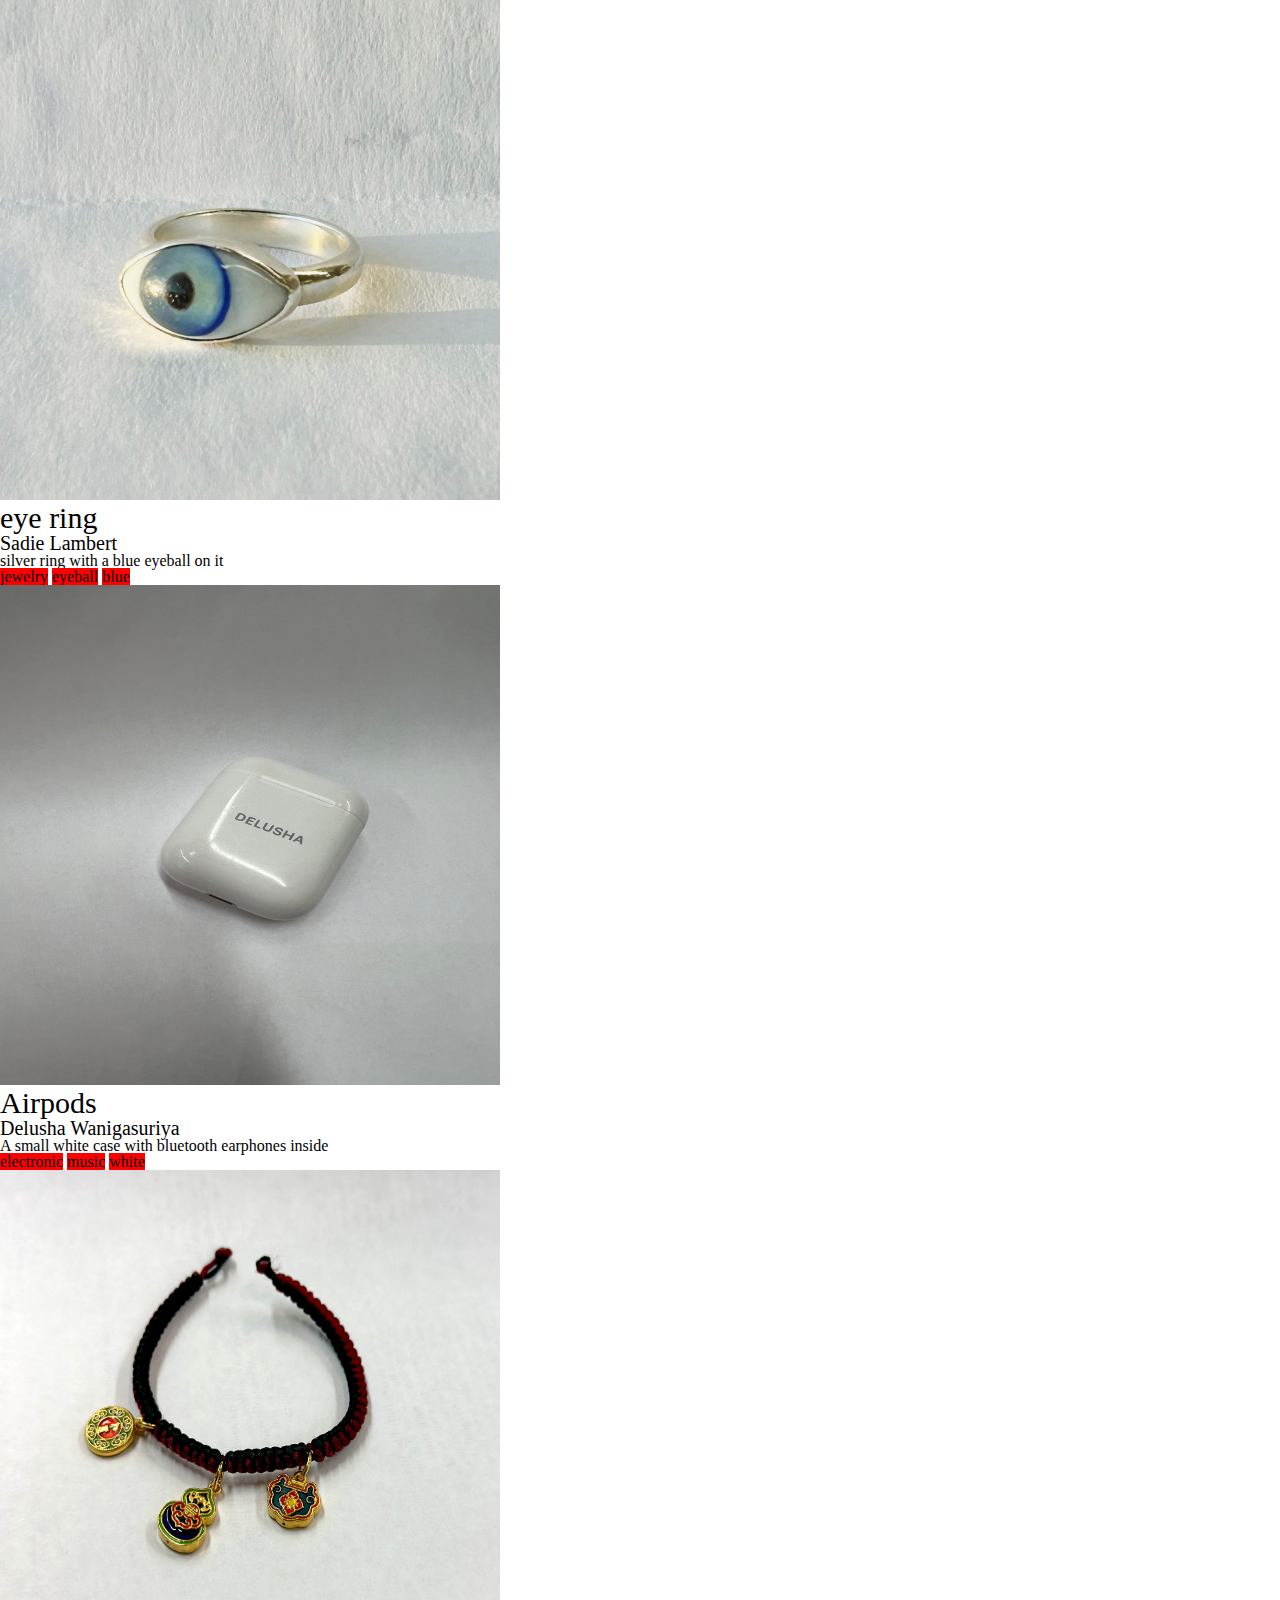
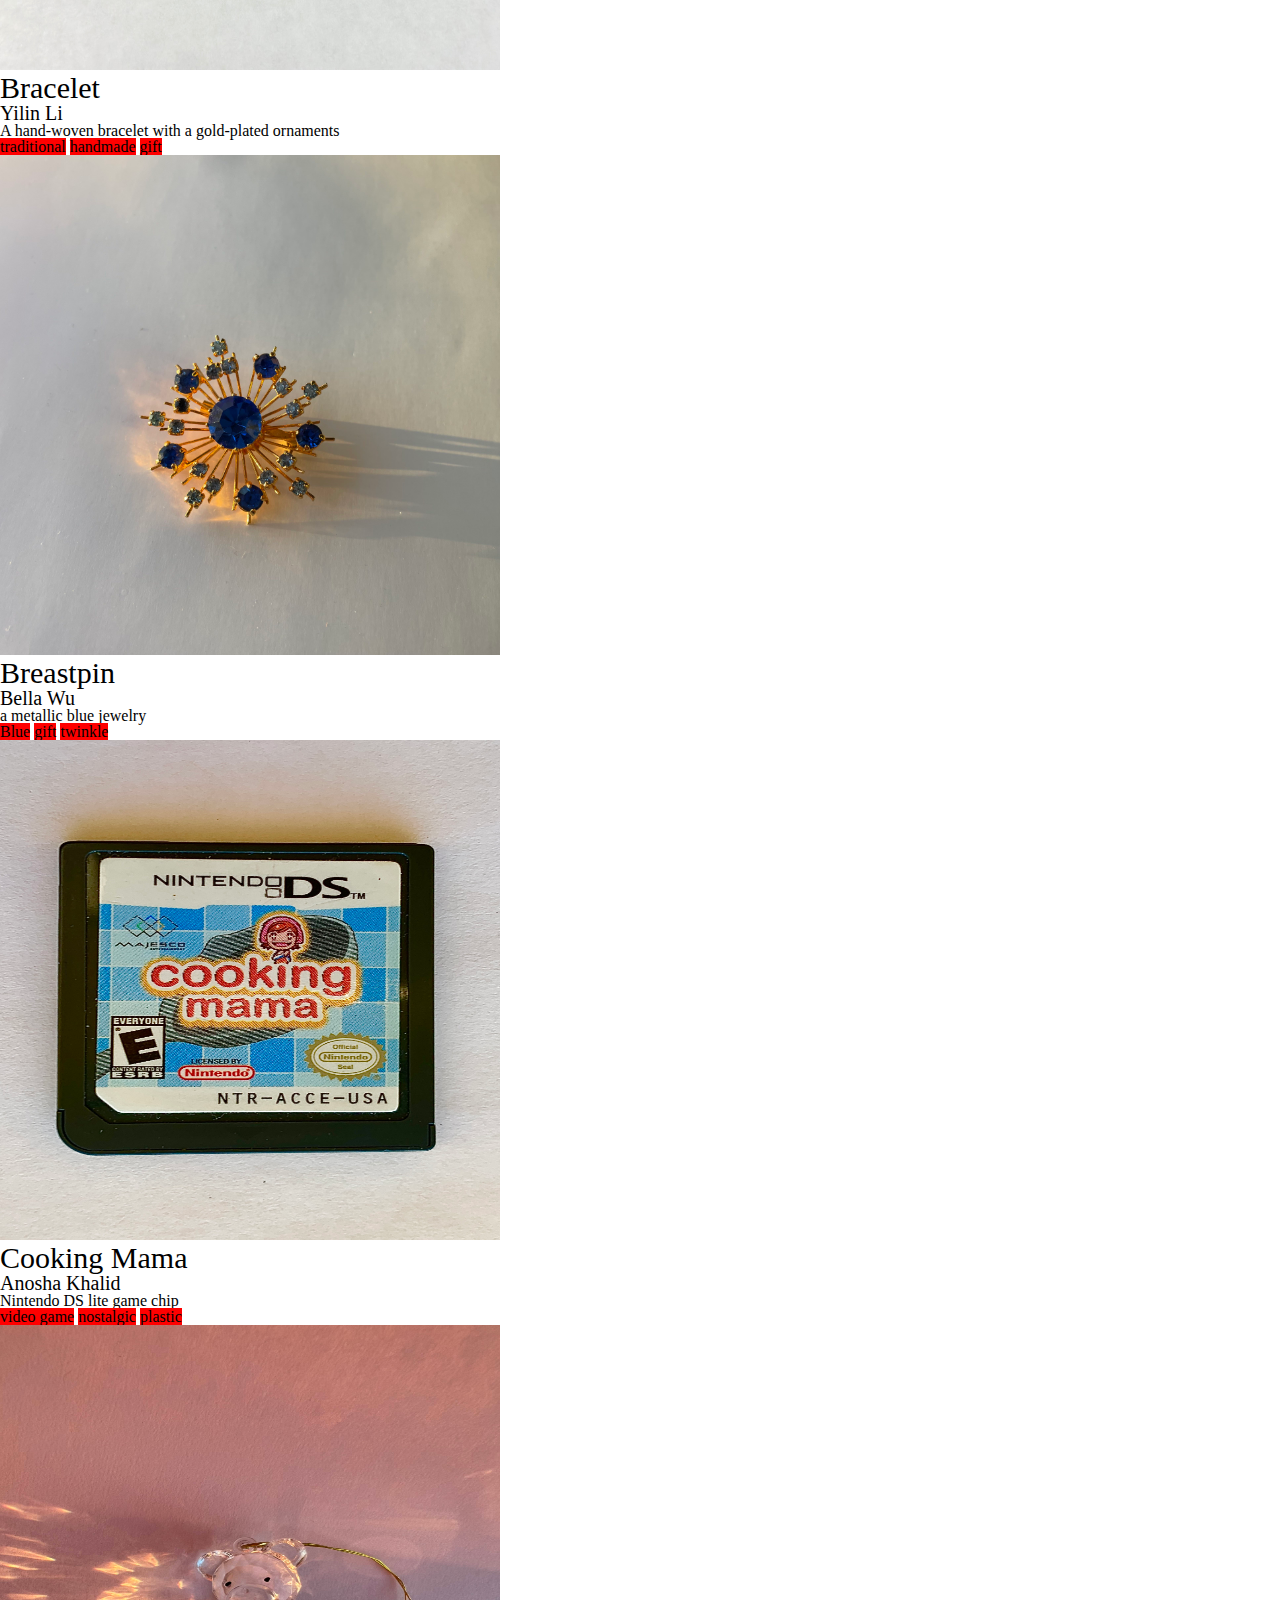
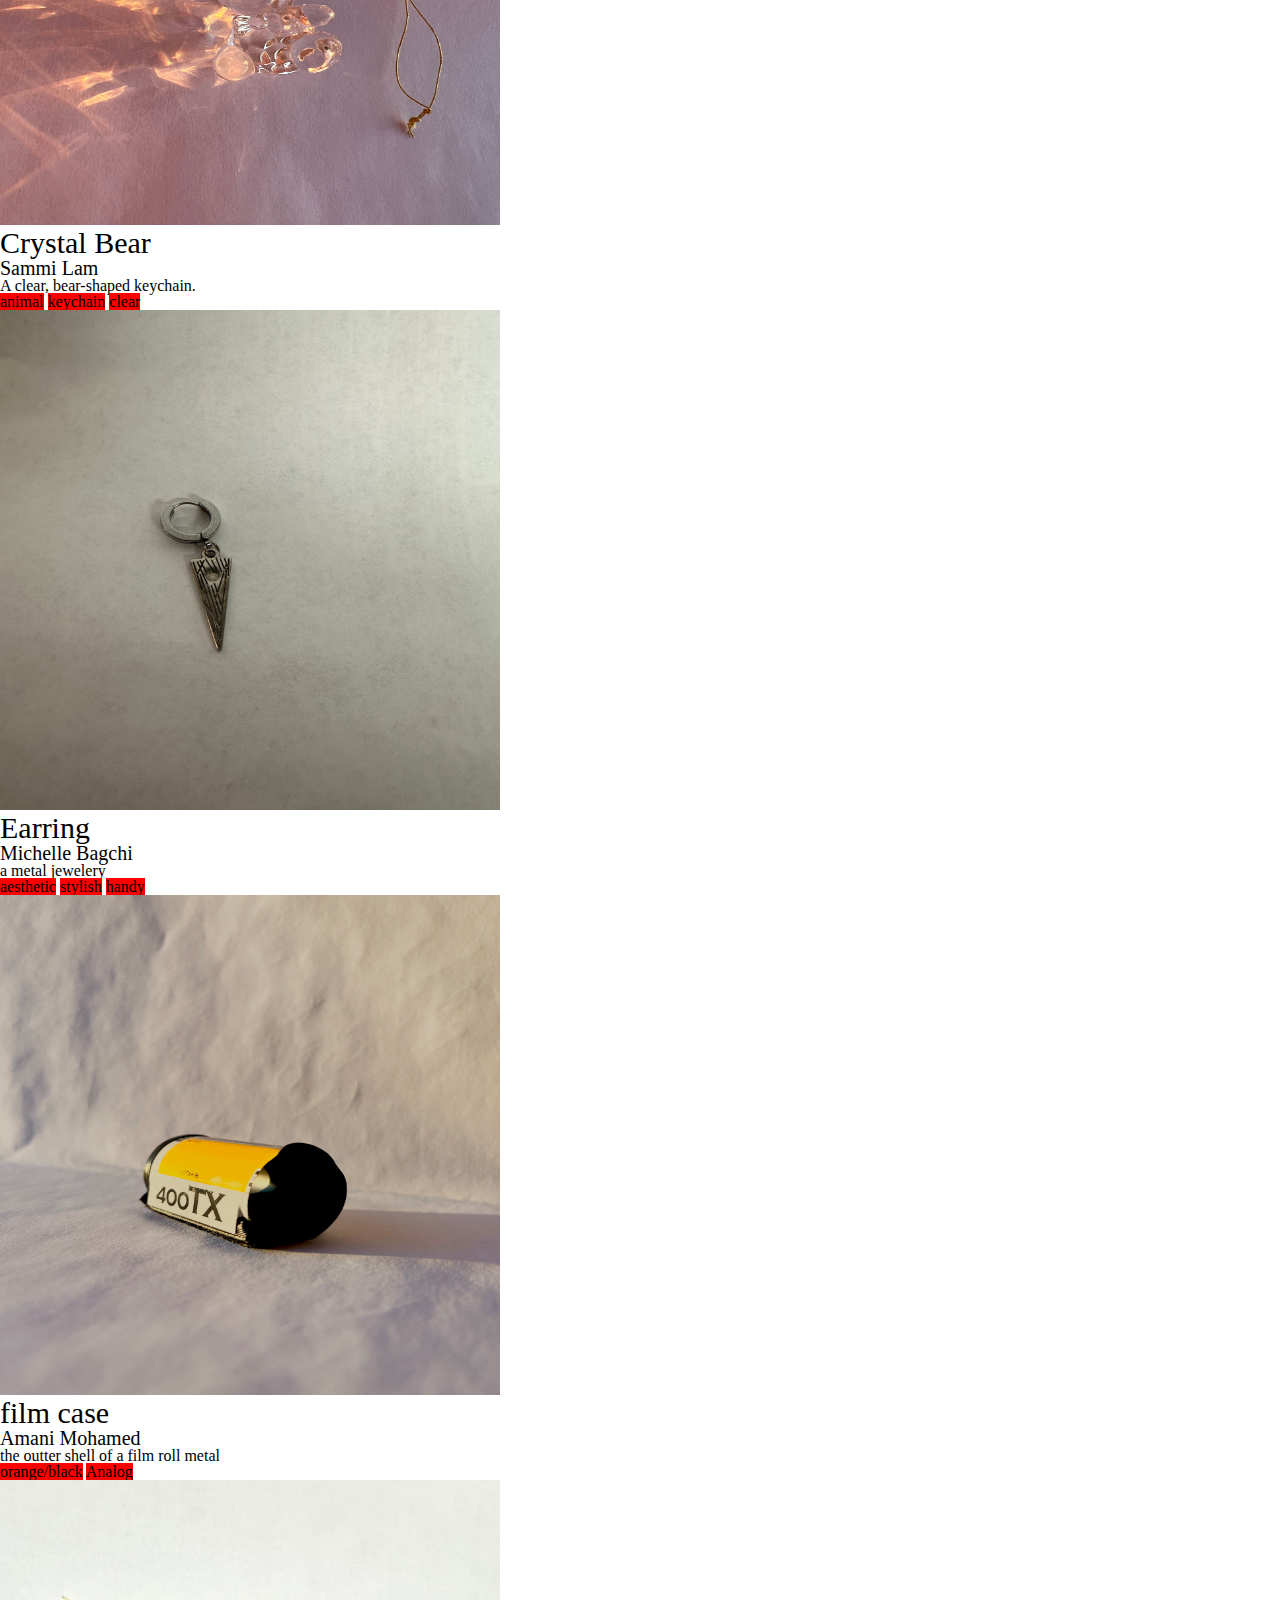
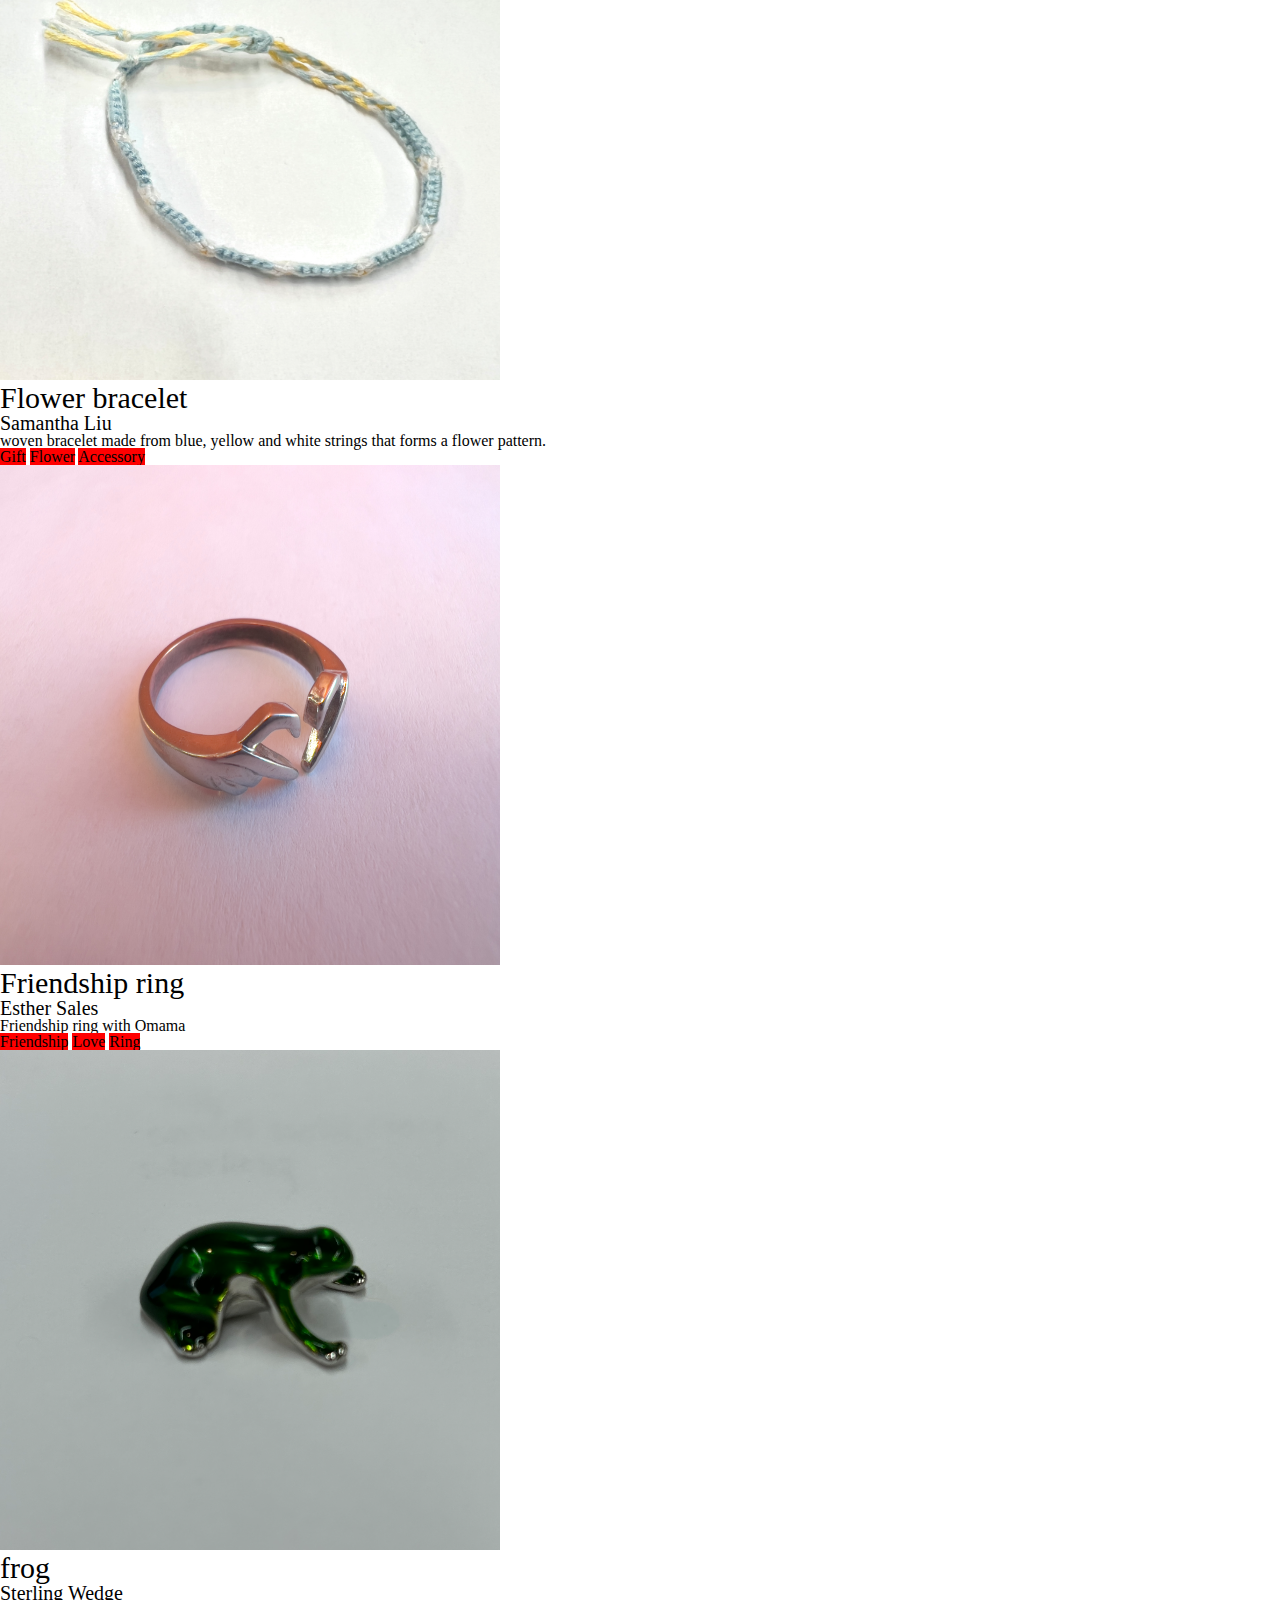
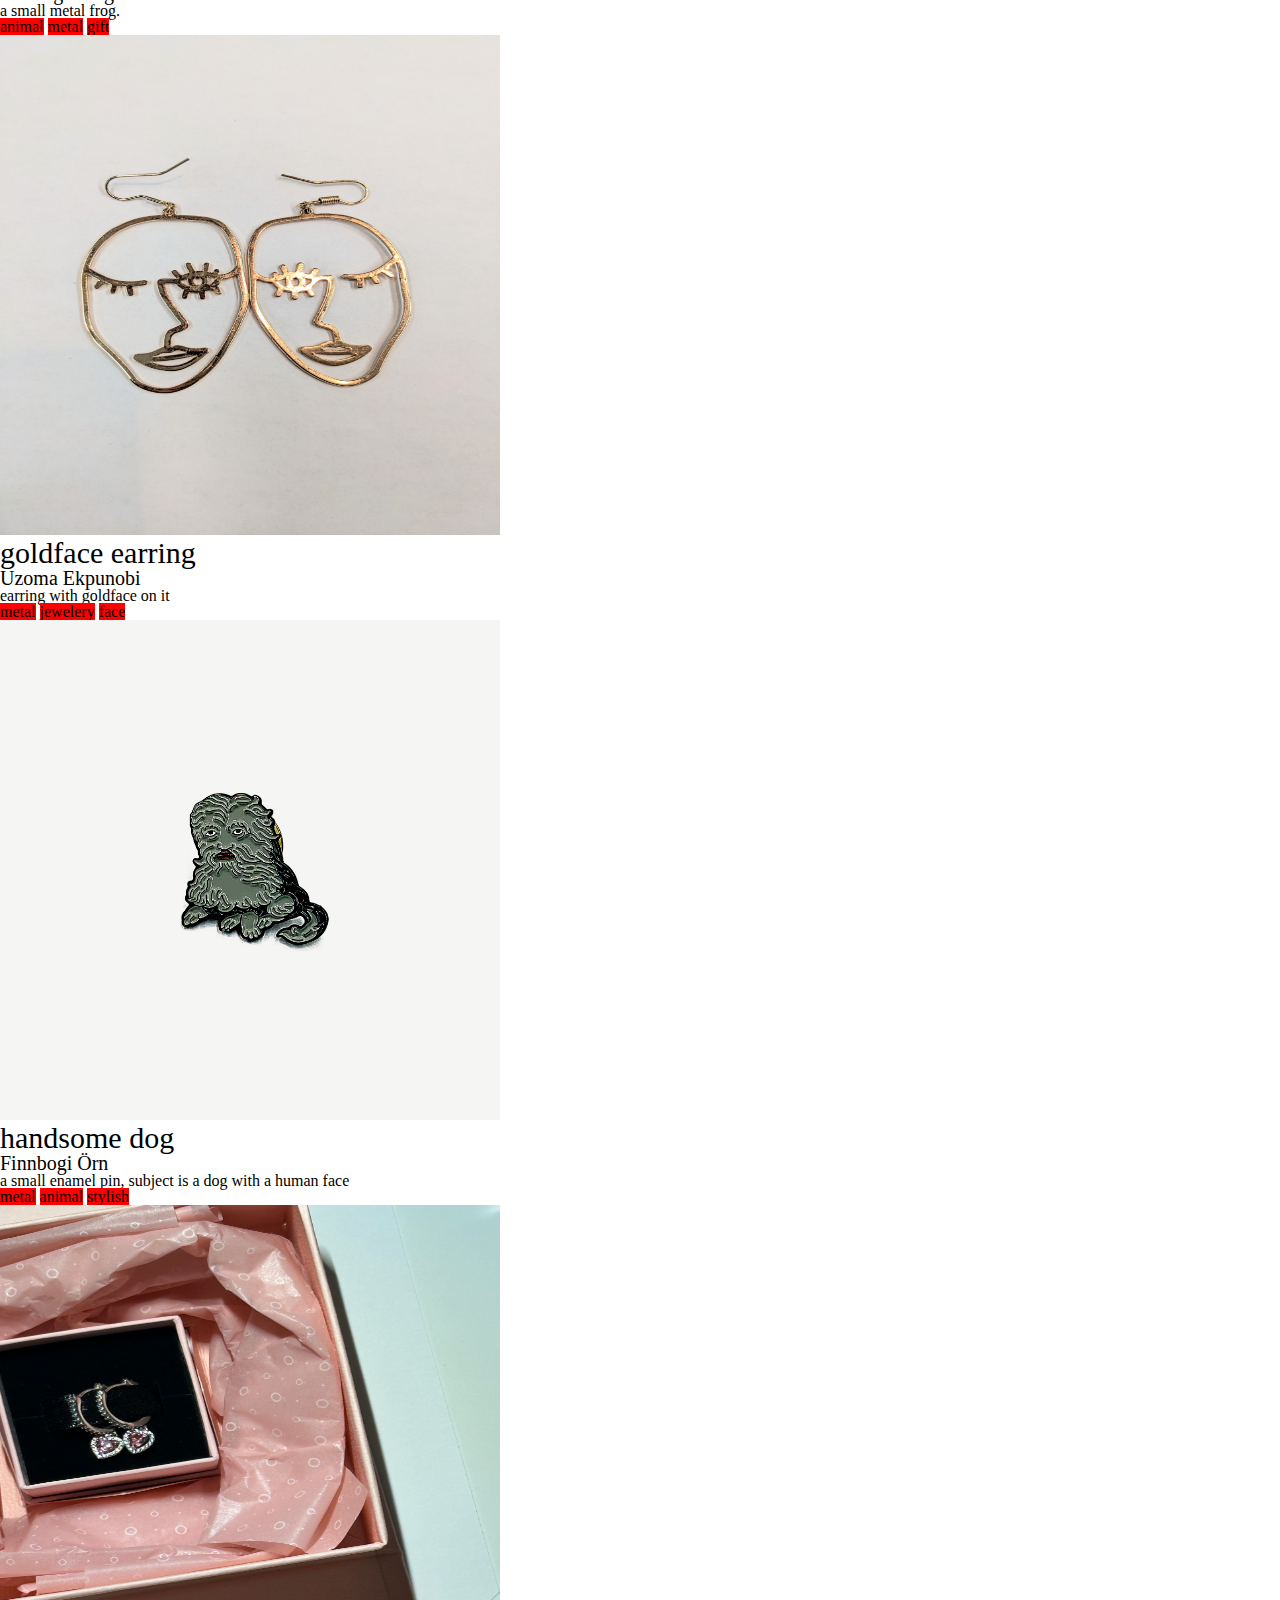
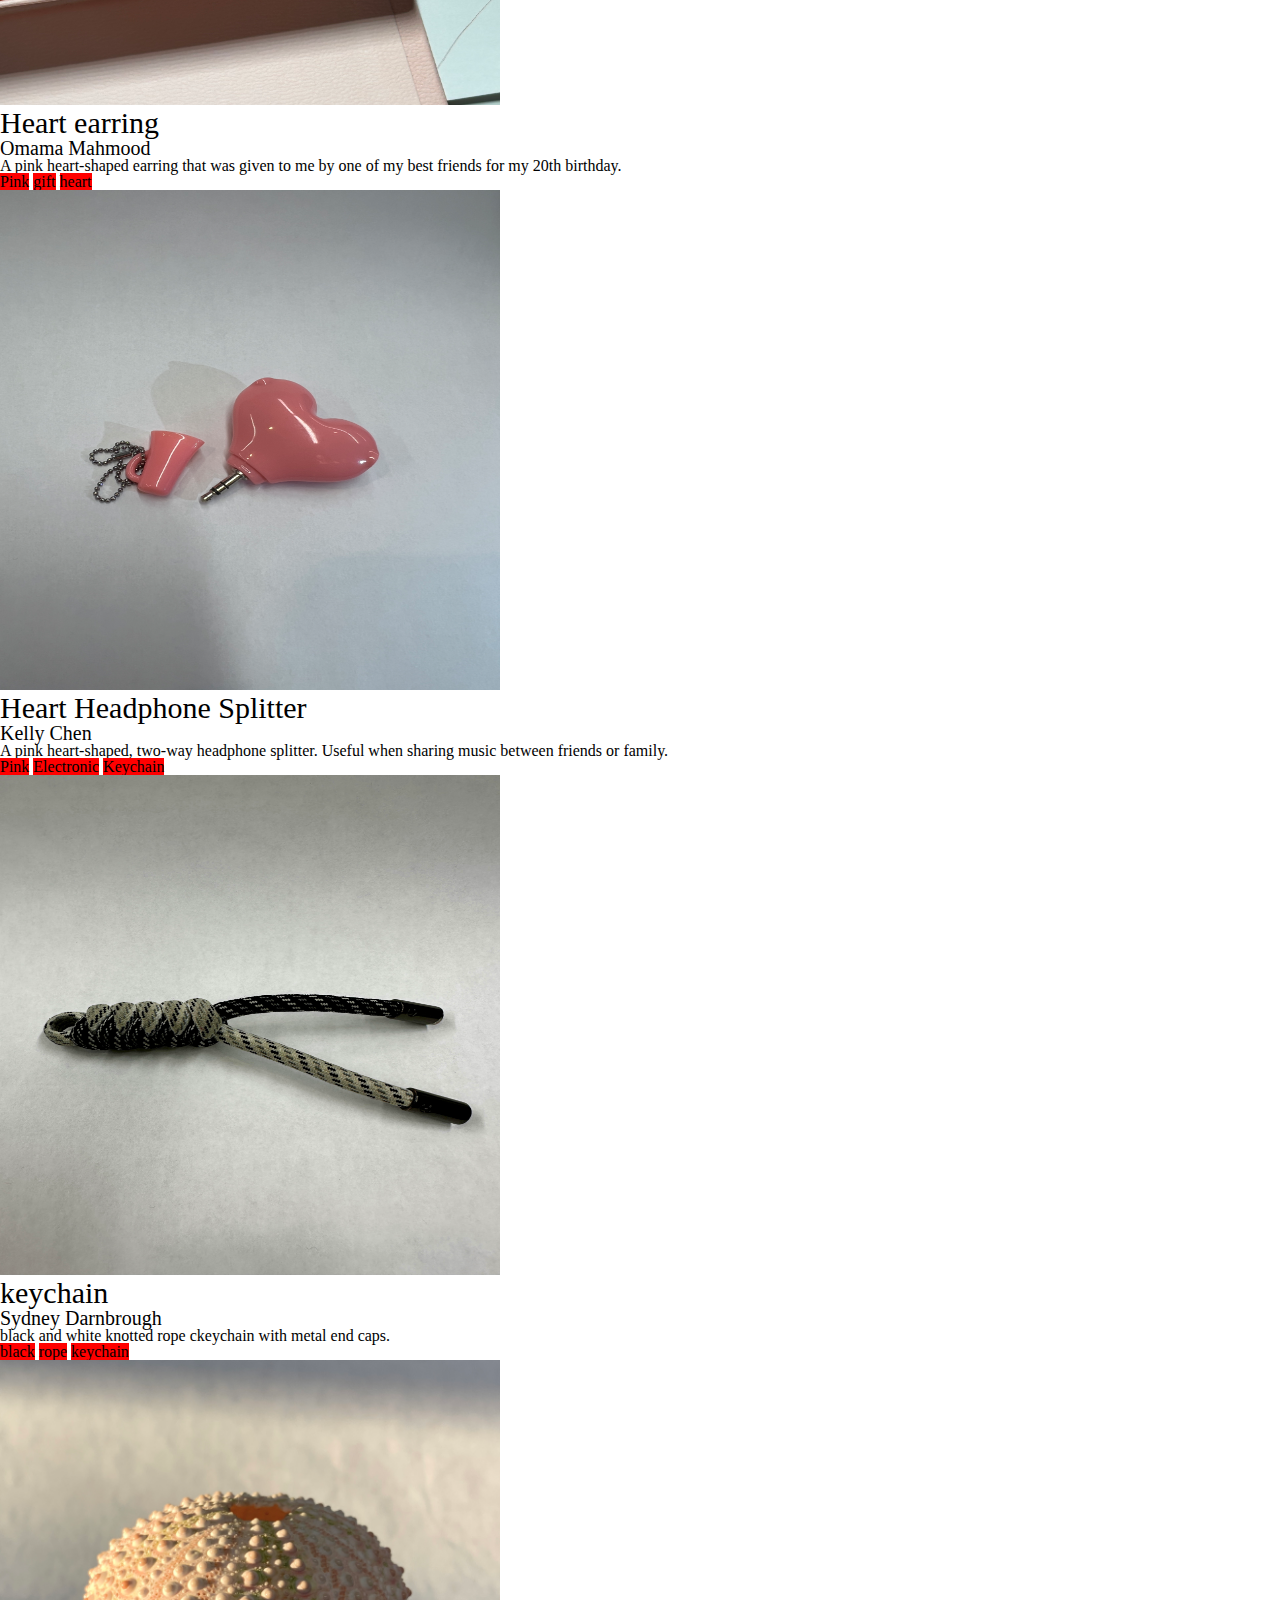
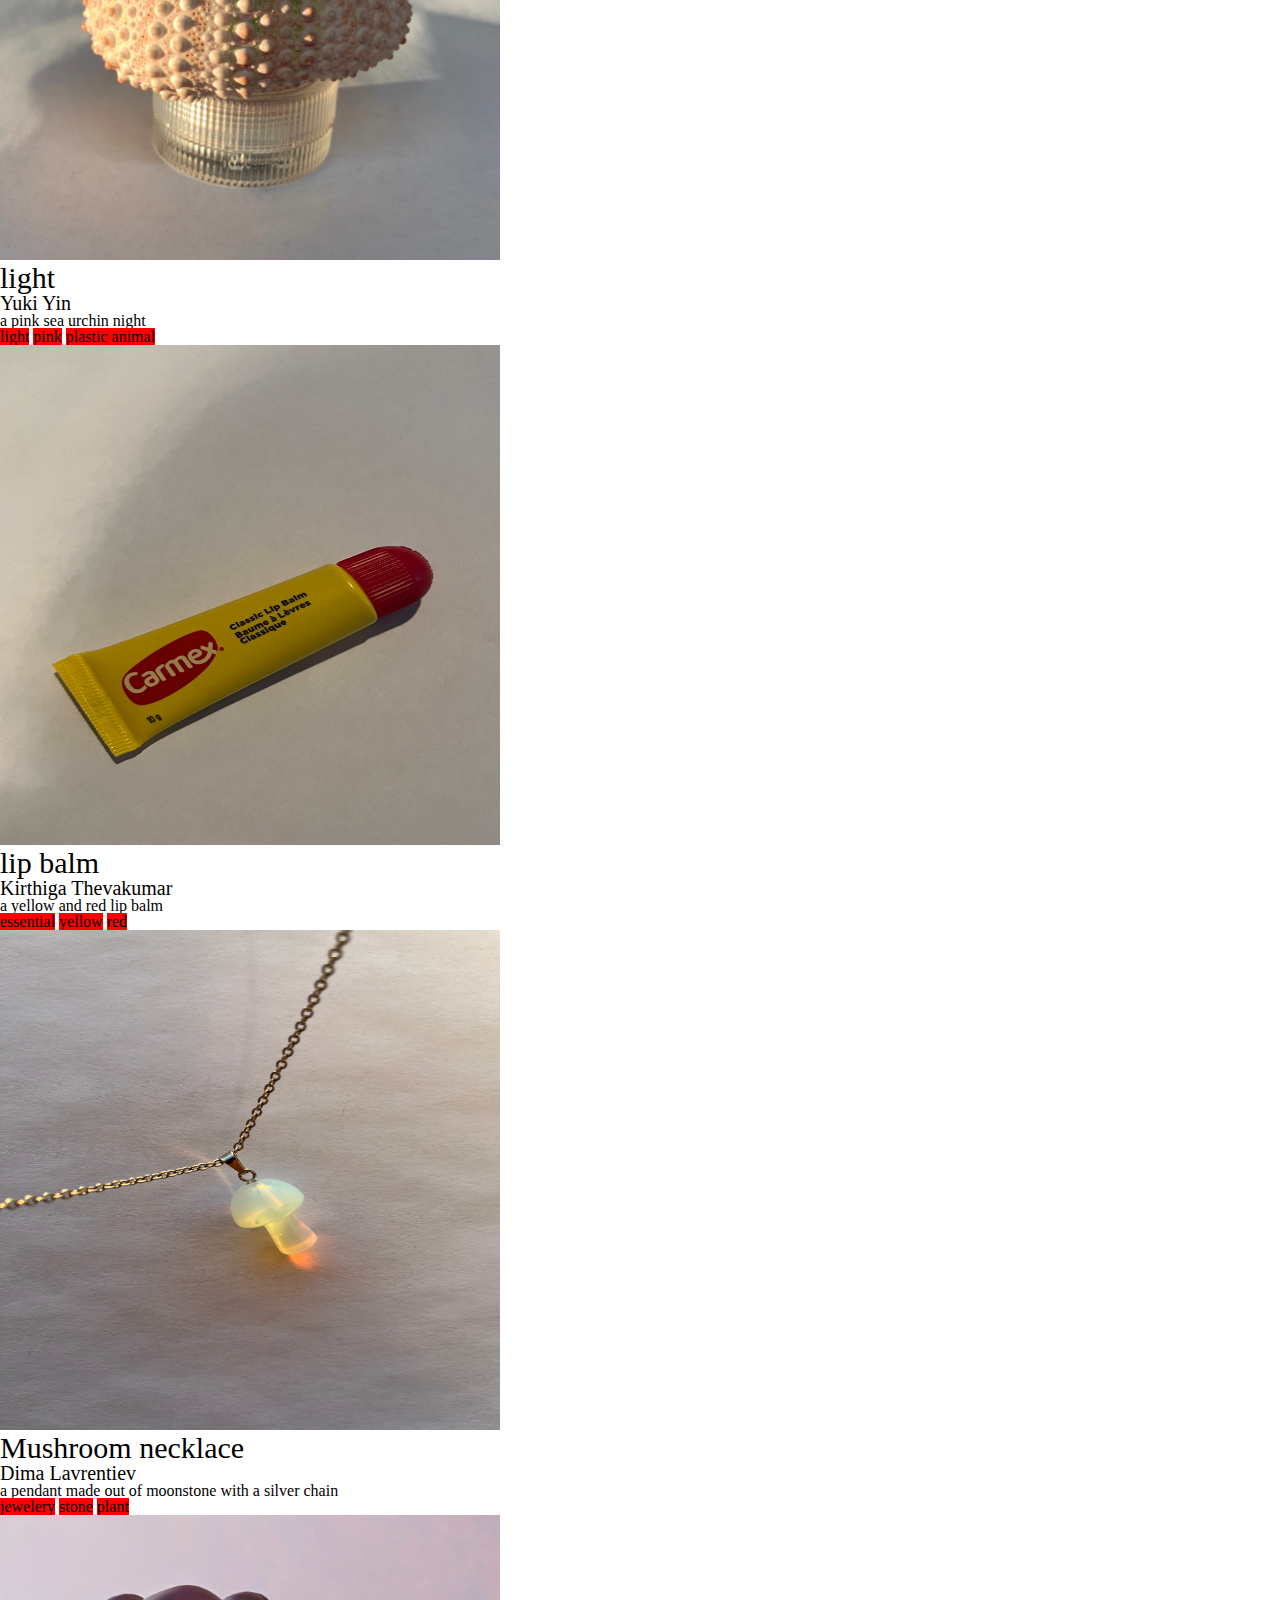
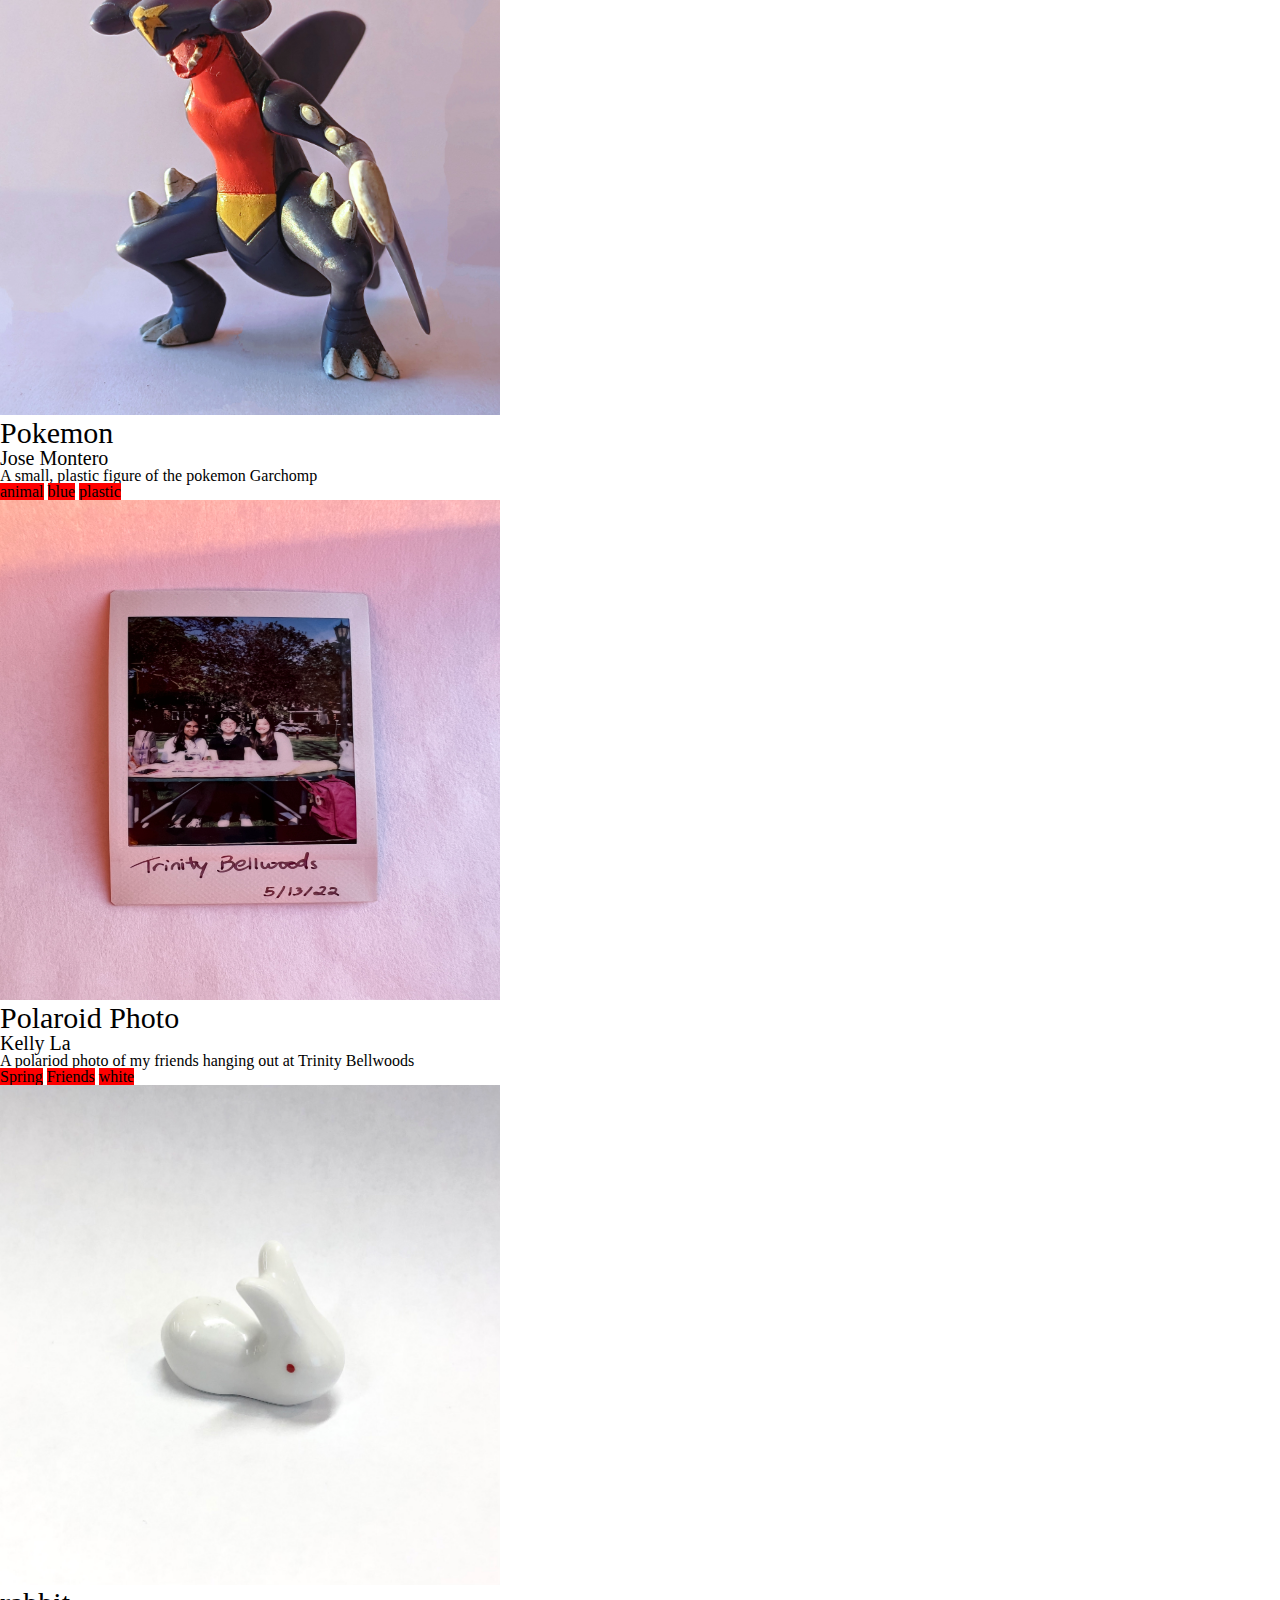
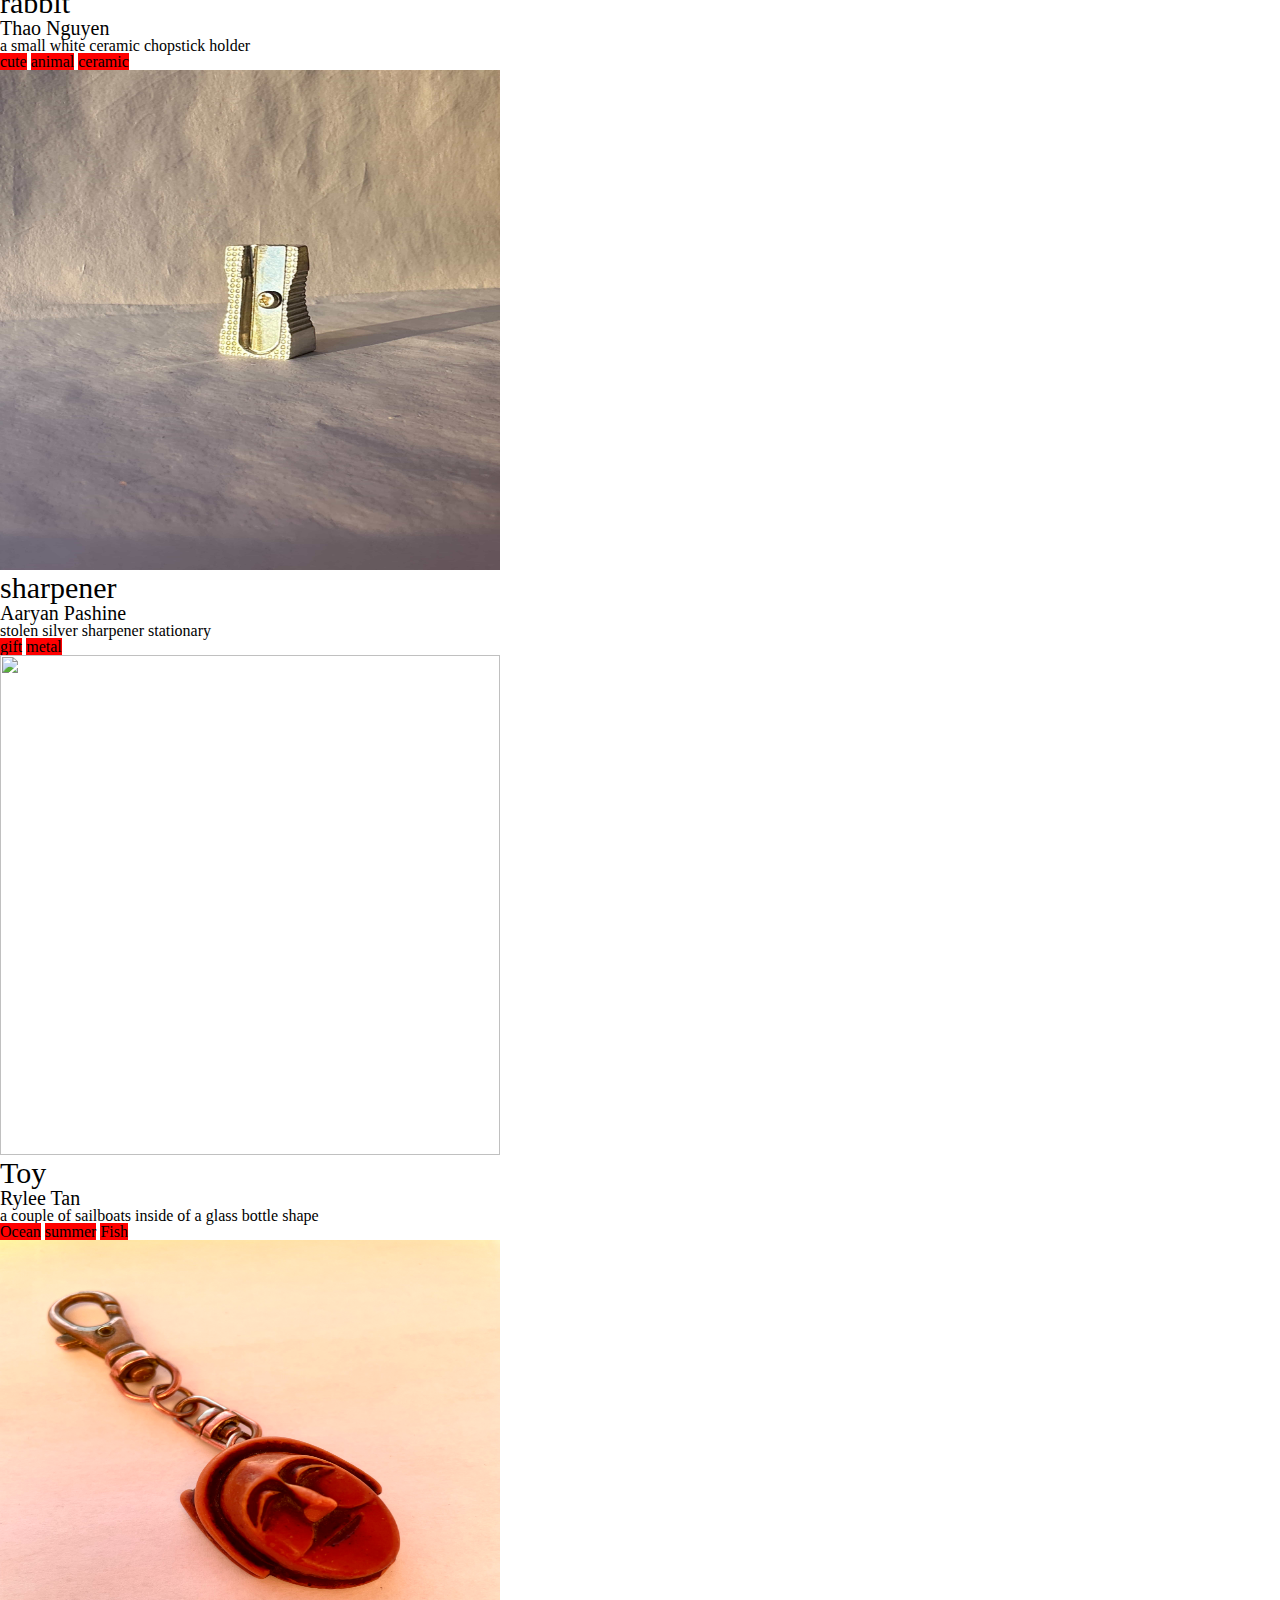
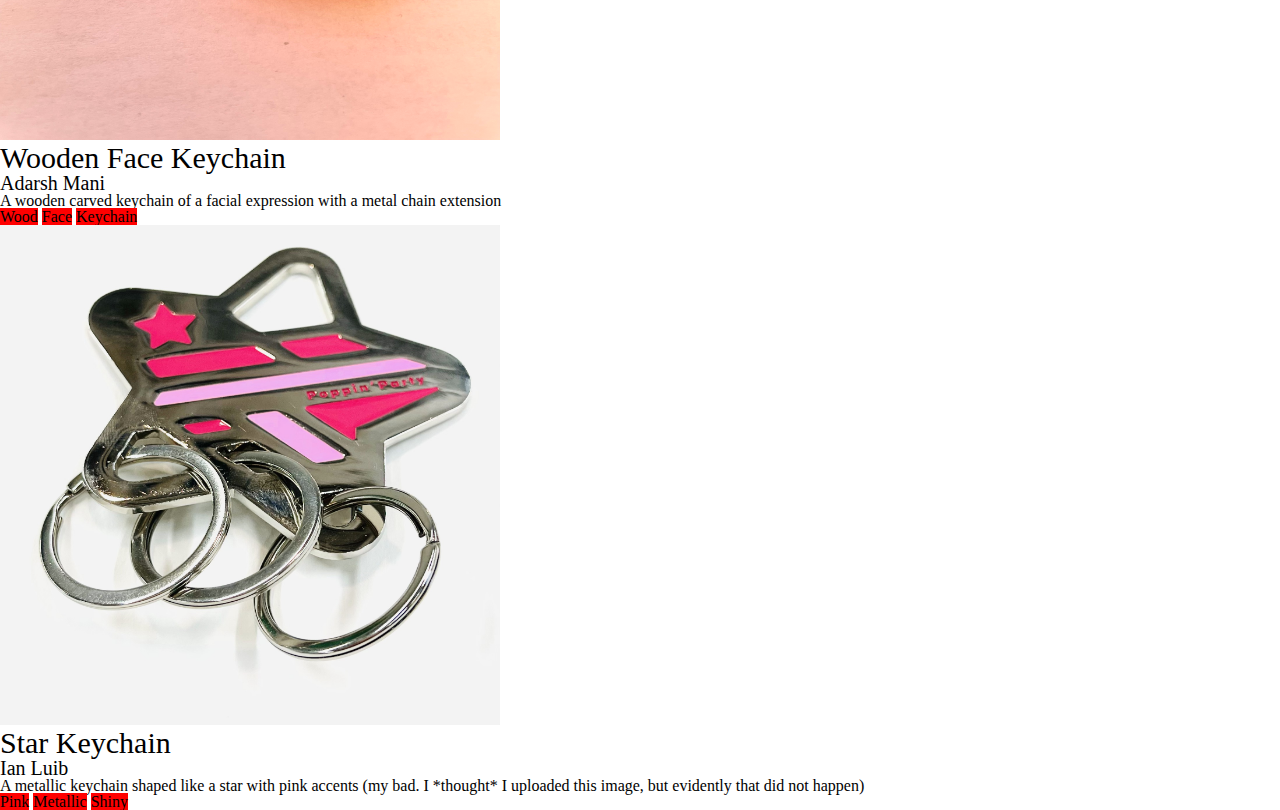
==== index.html @ 7374b209 "Added website files" ====
<!DOCTYPE html>
<html lang="en">
    <head>
    <link rel="stylesheet" href="CSS/style.css">
    <meta charset="UTF-8">
    <meta http-equiv="X-UA-Compatible" content="IE=edge">
    <meta name="viewport" content="width=device-width, initial-scale=1.0">
    <title>Document</title>
    </head>
    <body>
        <!--I was so close to turning the spreadsheet into a .csv, reading the values to an array, and automatically doing this with a for loop
        then I remembered about loading in the respective images and the css formatting/classes and immediately stopped myself-->
        <div class="item">
            <img class="trinket-image" src="images/eyeball-ring.jpg">
            <h3>eye ring</h3>
            <h4>Sadie Lambert</h4>
            <p>silver ring with a blue eyeball on it</p>
            <span class="tag">jewelry</span>
            <span class="tag">eyeball</span>
            <span class="tag">blue</span>
        </div>
        <div class="item">
            <img class="trinket-image" src="images/Airpods.JPG">
            <h3>Airpods</h3>
            <h4>Delusha Wanigasuriya</h4>
            <p>A small white case with bluetooth earphones inside</p>
            <span class="tag">electronic</span>
            <span class="tag">music</span>
            <span class="tag">white</span>
        </div>
        <div class="item">
            <img class="trinket-image" src="images/bracelet.jpg">
            <h3>Bracelet</h3>
            <h4>Yilin Li</h4>
            <p>A hand-woven bracelet with a gold-plated ornaments</p>
            <span class="tag">traditional</span>
            <span class="tag">handmade</span>
            <span class="tag">gift</span>
        </div>
        <div class="item">
            <img class="trinket-image" src="images/Breastpin.jpg">
            <h3>Breastpin</h3>
            <h4>Bella Wu</h4>
            <p>a metallic blue jewelry</p>
            <span class="tag">Blue</span>
            <span class="tag">gift</span>
            <span class="tag">twinkle</span>
        </div>
        <div class="item">
            <img class="trinket-image" src="images/cookingmama.jpg">
            <h3>Cooking Mama </h3>
            <h4>Anosha Khalid</h4>
            <p>Nintendo DS lite game chip</p>
            <span class="tag">video game</span>
            <span class="tag">nostalgic</span>
            <span class="tag">plastic</span>
        </div>
        <div class="item">
            <img class="trinket-image" src="images/IMG_4300.jpg">
            <h3>Crystal Bear</h3>
            <h4>Sammi Lam</h4>
            <p>A clear, bear-shaped keychain.</p>
            <span class="tag">animal</span>
            <span class="tag">keychain</span>
            <span class="tag">clear</span>
        </div>
        <div class="item">
            <img class="trinket-image" src="images/Earring.jpeg">
            <h3>Earring</h3>
            <h4>Michelle Bagchi</h4>
            <p>a metal jewelery</p>
            <span class="tag">aesthetic</span>
            <span class="tag">stylish</span>
            <span class="tag">handy</span>
        </div>
        <div class="item">
            <img class="trinket-image" src="images/filmroll.jpg">
            <h3>film case</h3>
            <h4>Amani Mohamed</h4>
            <p>the outter shell of a film roll	metal</p>
            <span class="tag">orange/black</span>
            <span class="tag">Analog</span>
            <span class="tag"></span>
        </div>
        <div class="item">
            <img class="trinket-image" src="images/flower.JPG">
            <h3>Flower bracelet</h3>
            <h4>Samantha Liu</h4>
            <p>woven bracelet made from blue, yellow and white strings that forms a flower pattern.</p>
            <span class="tag">Gift</span>
            <span class="tag">Flower</span>
            <span class="tag">Accessory</span>
        </div>
        <div class="item">
            <img class="trinket-image" src="images/friendship-ring.jpg">
            <h3>Friendship ring</h3>
            <h4>Esther Sales</h4>
            <p>Friendship ring with Omama</p>
            <span class="tag">Friendship</span>
            <span class="tag">Love</span>
            <span class="tag">Ring</span>
        </div>
        <div class="item">
            <img class="trinket-image" src="images/frog.jpg">
            <h3>frog</h3>
            <h4>Sterling Wedge</h4>
            <p>a small metal frog.</p>
            <span class="tag">animal</span>
            <span class="tag">metal</span>
            <span class="tag">gift</span>
        </div>
        <div class="item">
            <img class="trinket-image" src="images/goldface_earrings.jpg">
            <h3>goldface earring</h3>
            <h4>Uzoma Ekpunobi</h4>
            <p>earring with goldface on it</p>
            <span class="tag">metal</span>
            <span class="tag">jewelery</span>
            <span class="tag">face</span>
        </div>
        <div class="item">
            <img class="trinket-image" src="images/handsome-dog.jpg">
            <h3>handsome dog</h3>
            <h4>Finnbogi Örn</h4>
            <p>a small enamel pin, subject is a dog with a human face</p>
            <span class="tag">metal</span>
            <span class="tag">animal</span>
            <span class="tag">stylish</span>
        </div>
        <div class="item">
            <img class="trinket-image" src="images/heart earrings.jpg">
            <h3>Heart earring</h3>
            <h4>Omama Mahmood</h4>
            <p>A pink heart-shaped earring that was given to me by one of my best friends for my 20th birthday.</p>
            <span class="tag">Pink</span>
            <span class="tag">gift</span>
            <span class="tag">heart</span>
        </div>
        <div class="item">
            <img class="trinket-image" src="images/heart-connector.JPG">
            <h3>Heart Headphone Splitter</h3>
            <h4>Kelly Chen</h4>
            <p>A pink heart-shaped, two-way headphone splitter. Useful when sharing music between friends or family.</p>
            <span class="tag">Pink</span>
            <span class="tag">Electronic</span>
            <span class="tag">Keychain</span>
        </div>
        <div class="item">
            <img class="trinket-image" src="images/keychiain.jpeg">
            <h3>keychain</h3>
            <h4>Sydney Darnbrough</h4>
            <p>black and white knotted rope ckeychain with metal end caps.</p>
            <span class="tag">black</span>
            <span class="tag">rope</span>
            <span class="tag">keychain</span>
        </div>
        <div class="item">
            <img class="trinket-image" src="images/light.jpg">
            <h3>light</h3>
            <h4>Yuki Yin</h4>
            <p>a pink sea urchin night</p>
            <span class="tag">light</span>
            <span class="tag">pink</span>
            <span class="tag">plastic animal</span>
        </div>
        <div class="item">
            <img class="trinket-image" src="images/lipbalm.JPG">
            <h3>lip balm</h3>
            <h4>Kirthiga Thevakumar</h4>
            <p>a yellow and red lip balm</p>
            <span class="tag">essential</span>
            <span class="tag">yellow</span>
            <span class="tag">red</span>
        </div>
        <div class="item">
            <img class="trinket-image" src="images/Mushroom_necklace.jpg">
            <h3>Mushroom necklace</h3>
            <h4>Dima Lavrentiev</h4>
            <p>a pendant made out of moonstone with a silver chain</p>
            <span class="tag">jewelery</span>
            <span class="tag">stone</span>
            <span class="tag">plant</span>
        </div>
        <div class="item">
            <img class="trinket-image" src="images/pokemon.jpg">
            <h3>Pokemon</h3>
            <h4>Jose Montero</h4>
            <p>A small, plastic figure of the pokemon Garchomp</p>
            <span class="tag">animal</span>
            <span class="tag">blue</span>
            <span class="tag">plastic</span>
        </div>
        <div class="item">
            <img class="trinket-image" src="images/kellylporloaid.JPG">
            <h3>Polaroid Photo</h3>
            <h4>Kelly La</h4>
            <p>A polariod photo of my friends hanging out at Trinity Bellwoods</p>
            <span class="tag">Spring</span>
            <span class="tag">Friends</span>
            <span class="tag">white</span>
        </div>
        <div class="item">
            <img class="trinket-image" src="images/thao.jpg">
            <h3>rabbit</h3>
            <h4>Thao Nguyen</h4>
            <p>a small white ceramic chopstick holder</p>
            <span class="tag">cute</span>
            <span class="tag">animal</span>
            <span class="tag">ceramic</span>
        </div>
        <div class="item">
            <img class="trinket-image" src="images/sharpener.jpeg">
            <h3>sharpener</h3>
            <h4>Aaryan Pashine</h4>
            <p>stolen silver sharpener	stationary</p>
            <span class="tag">gift</span>
            <span class="tag">metal</span>
            <span class="tag"></span>
        </div>
        <div class="item">
            <img class="trinket-image" src="images/Bottle Boat.JPG">
            <h3>Toy</h3>
            <h4>Rylee Tan</h4>
            <p>a couple of sailboats inside of a glass bottle shape</p>
            <span class="tag">Ocean</span>
            <span class="tag">summer</span>
            <span class="tag">Fish</span>
        </div>
        <div class="item">
            <img class="trinket-image" src="images/woodenfacekeychain.jpg">
            <h3>Wooden Face Keychain</h3>
            <h4>Adarsh Mani</h4>
            <p>A wooden carved keychain of a facial expression with a metal chain extension</p>
            <span class="tag">Wood</span>
            <span class="tag">Face</span>
            <span class="tag">Keychain</span>
        </div>
        <div class="item">
            <img class="trinket-image" src="images/Star-Keychain.jpg">
            <h3>Star Keychain</h3>
            <h4>Ian Luib</h4>
            <p>A metallic keychain shaped like a star with pink accents (my bad. I *thought* I uploaded this image, but evidently that did not happen)</p>
            <span class="tag">Pink</span>
            <span class="tag">Metallic</span>
            <span class="tag">Shiny</span>
        </div>

    </body>
</html>
---- CSS/style.css ----
/* http://meyerweb.com/eric/tools/css/reset/ 
   v2.0 | 20110126
   License: none (public domain)
*/

html, body, div, span, applet, object, iframe,
h1, h2, h3, h4, h5, h6, p, blockquote, pre,
a, abbr, acronym, address, big, cite, code,
del, dfn, em, img, ins, kbd, q, s, samp,
small, strike, strong, sub, sup, tt, var,
b, u, i, center,
dl, dt, dd, ol, ul, li,
fieldset, form, label, legend,
table, caption, tbody, tfoot, thead, tr, th, td,
article, aside, canvas, details, embed, 
figure, figcaption, footer, header, hgroup, 
menu, nav, output, ruby, section, summary,
time, mark, audio, video {
	margin: 0;
	padding: 0;
	border: 0;
	font-size: 100%;
	font: inherit;
	vertical-align: baseline;
}
/* HTML5 display-role reset for older browsers */
article, aside, details, figcaption, figure, 
footer, header, hgroup, menu, nav, section {
	display: block;
}
body {
	line-height: 1;
}
ol, ul {
	list-style: none;
}
blockquote, q {
	quotes: none;
}
blockquote:before, blockquote:after,
q:before, q:after {
	content: '';
	content: none;
}
table {
	border-collapse: collapse;
	border-spacing: 0;
}

.trinket-image {
    width: 500px;
	height: 500px;
}

h3 {
	font-size: 30px;
}

h4 {
	font-size: 20px;
}

.tag {
	background-color: red;
}
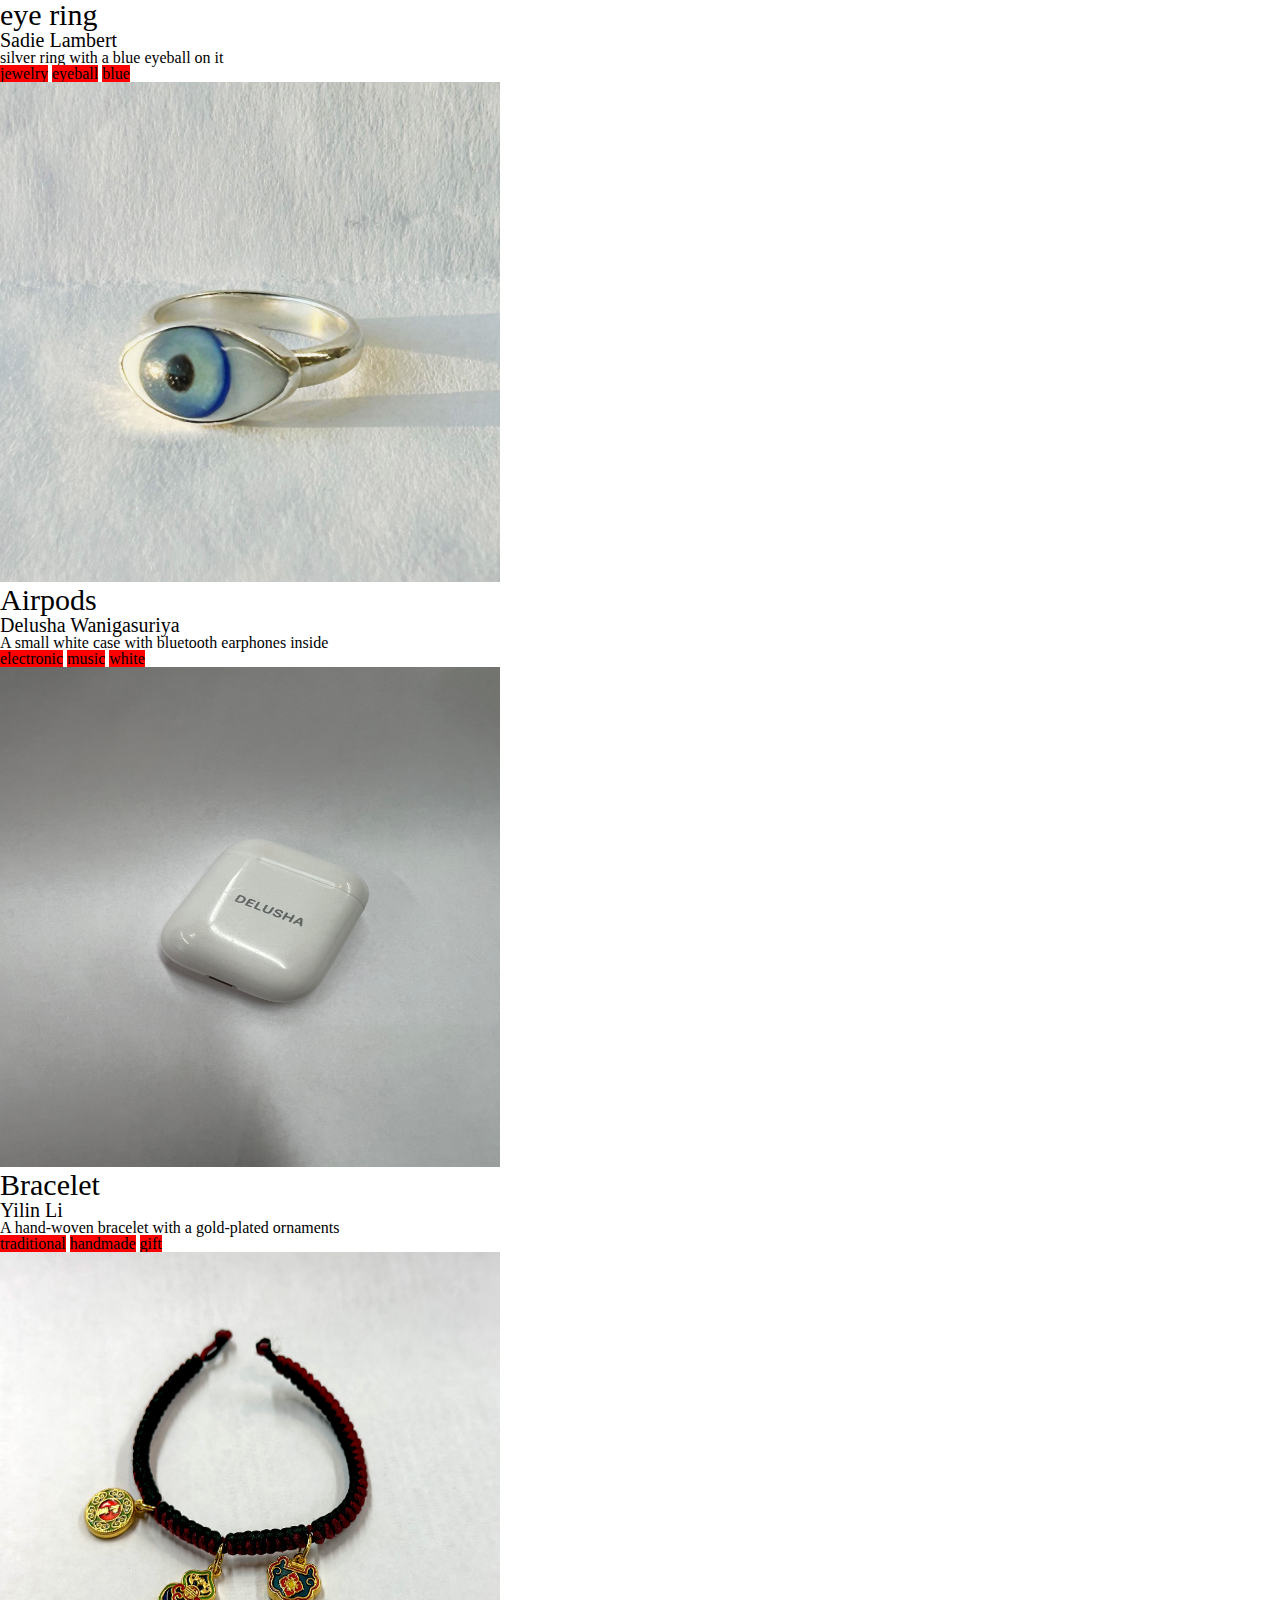
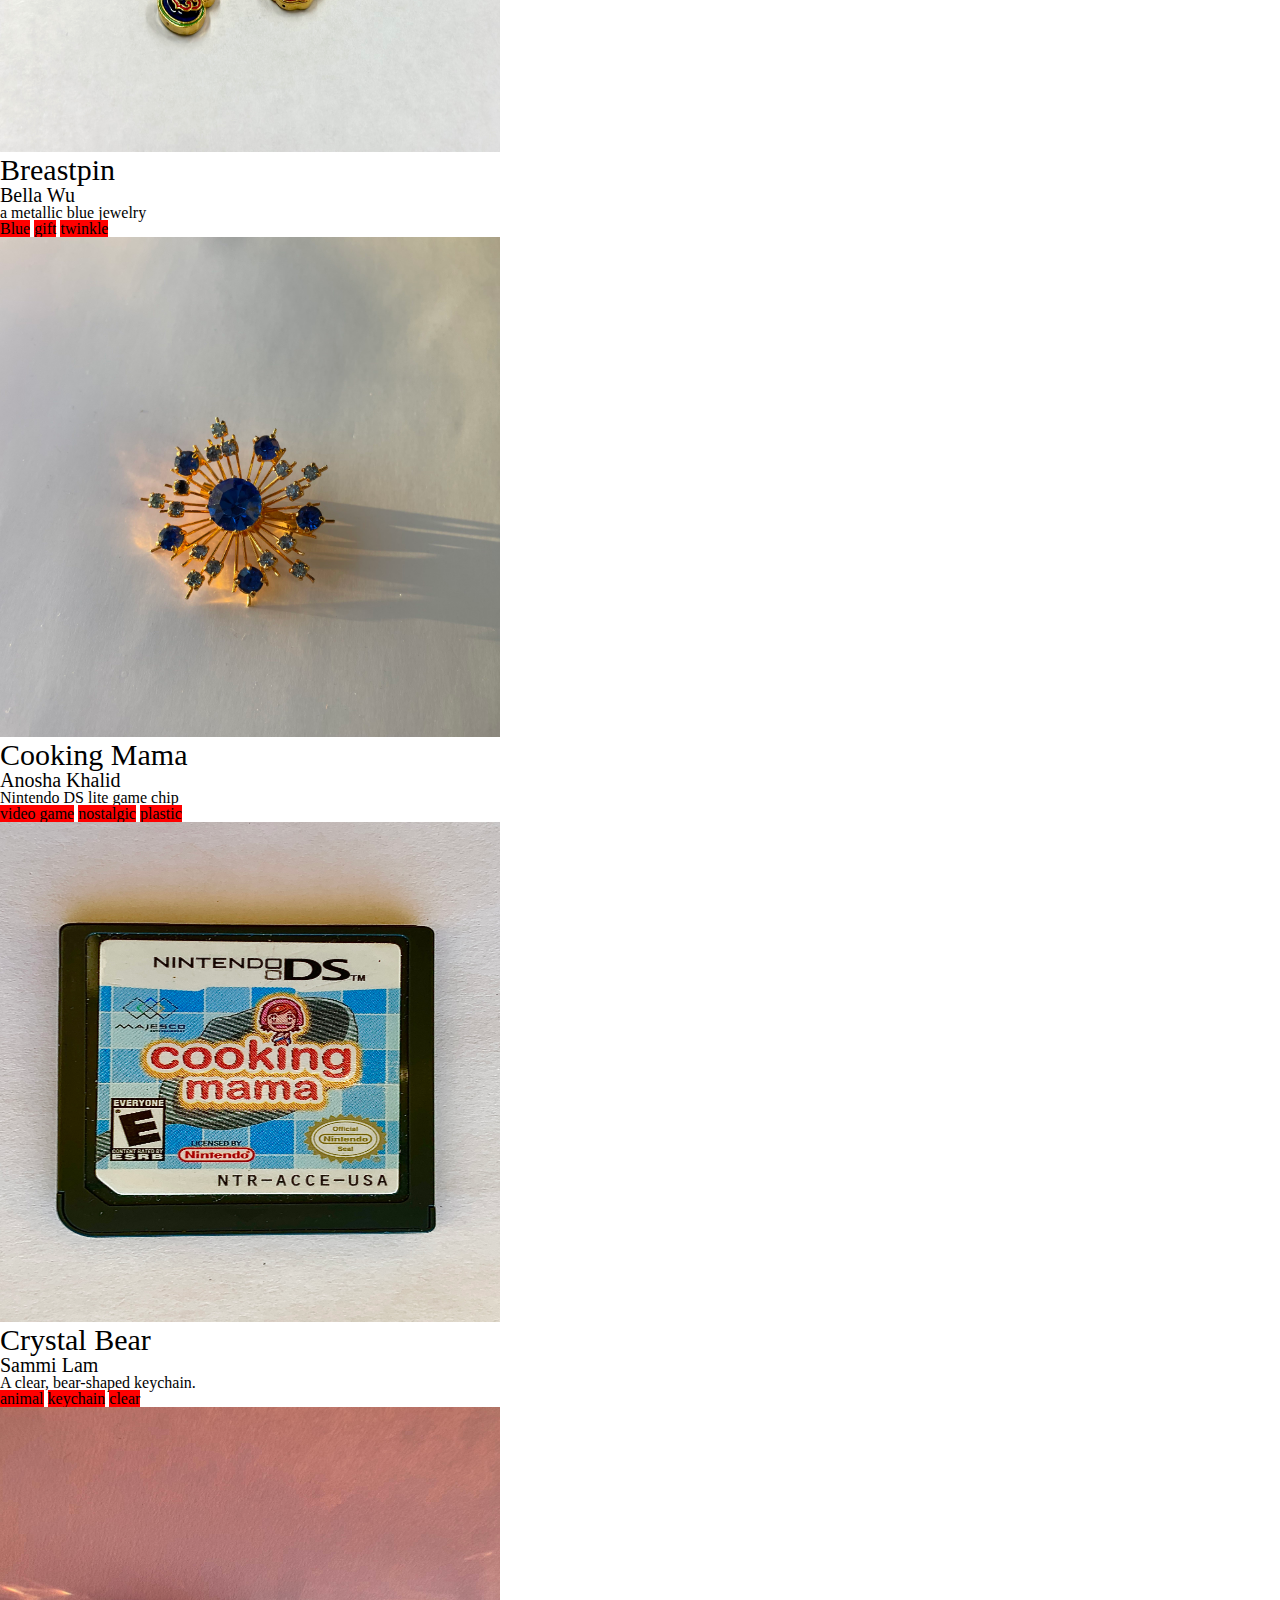
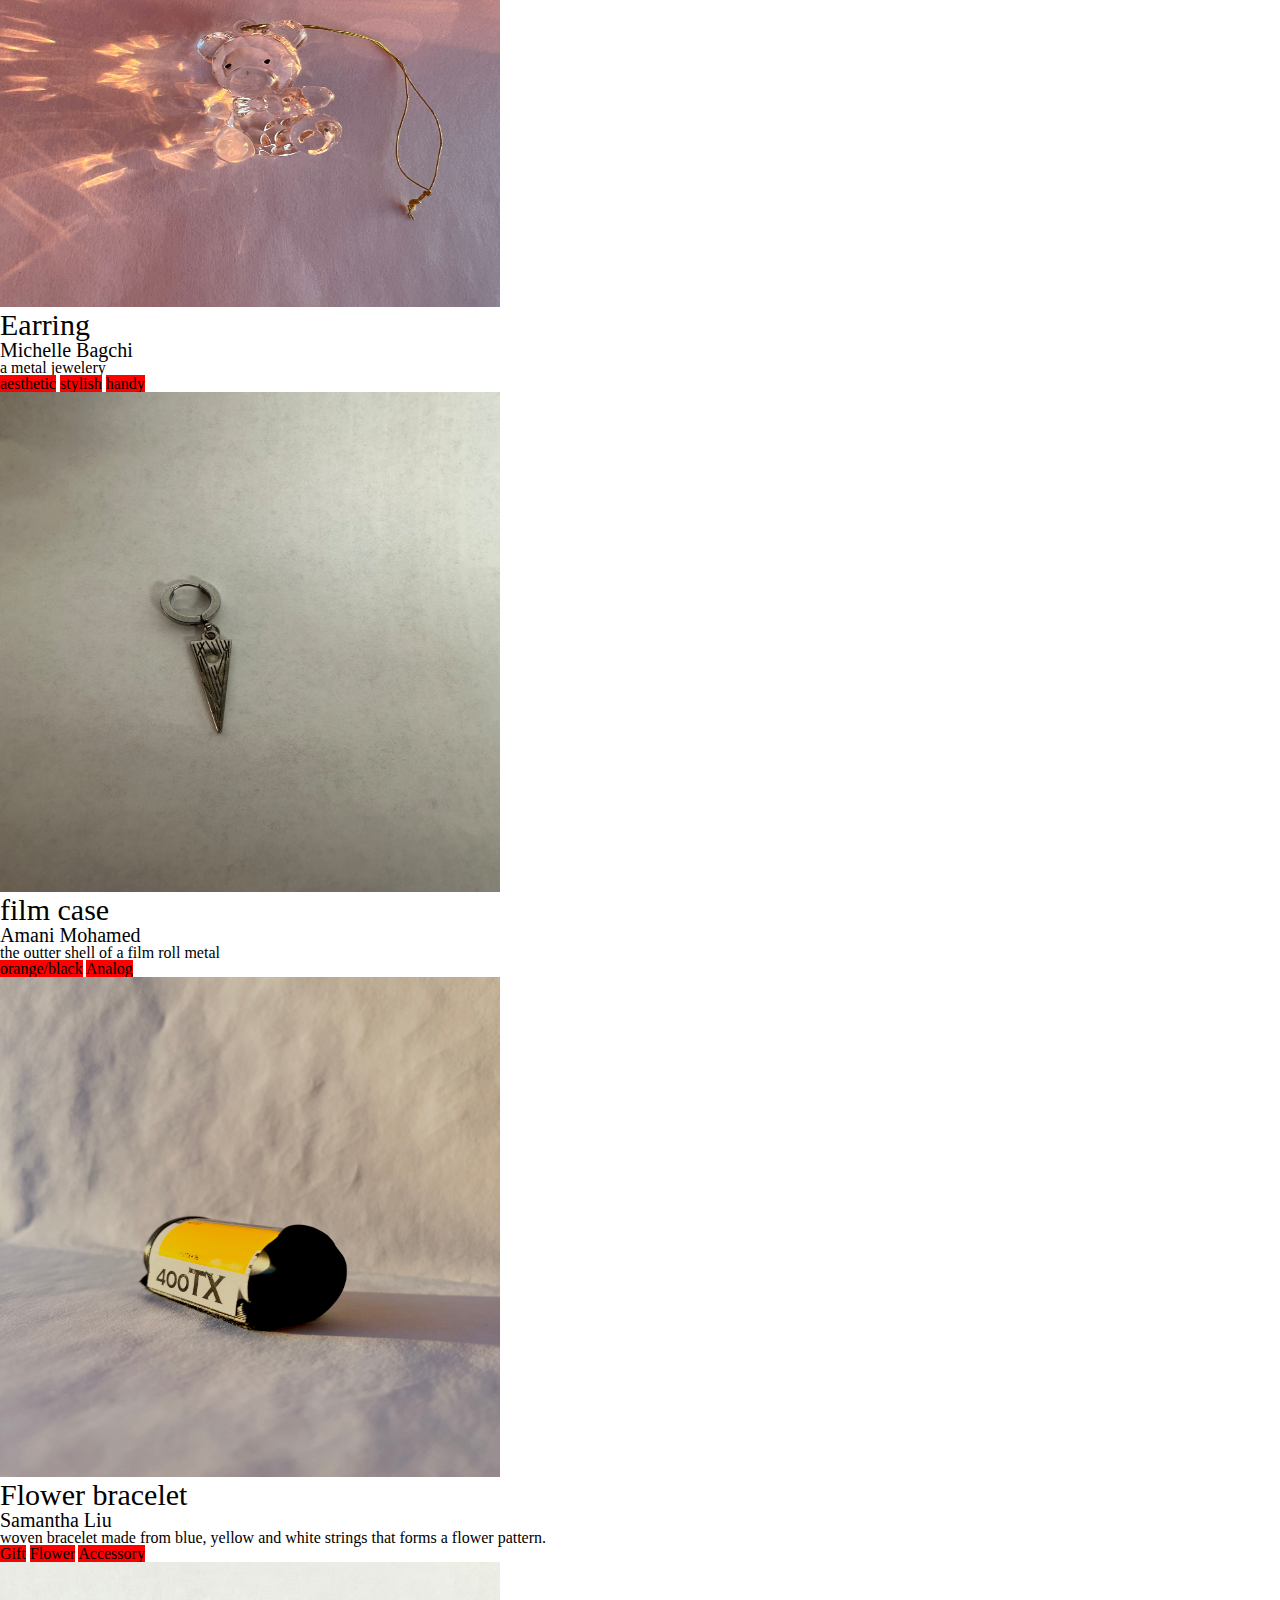
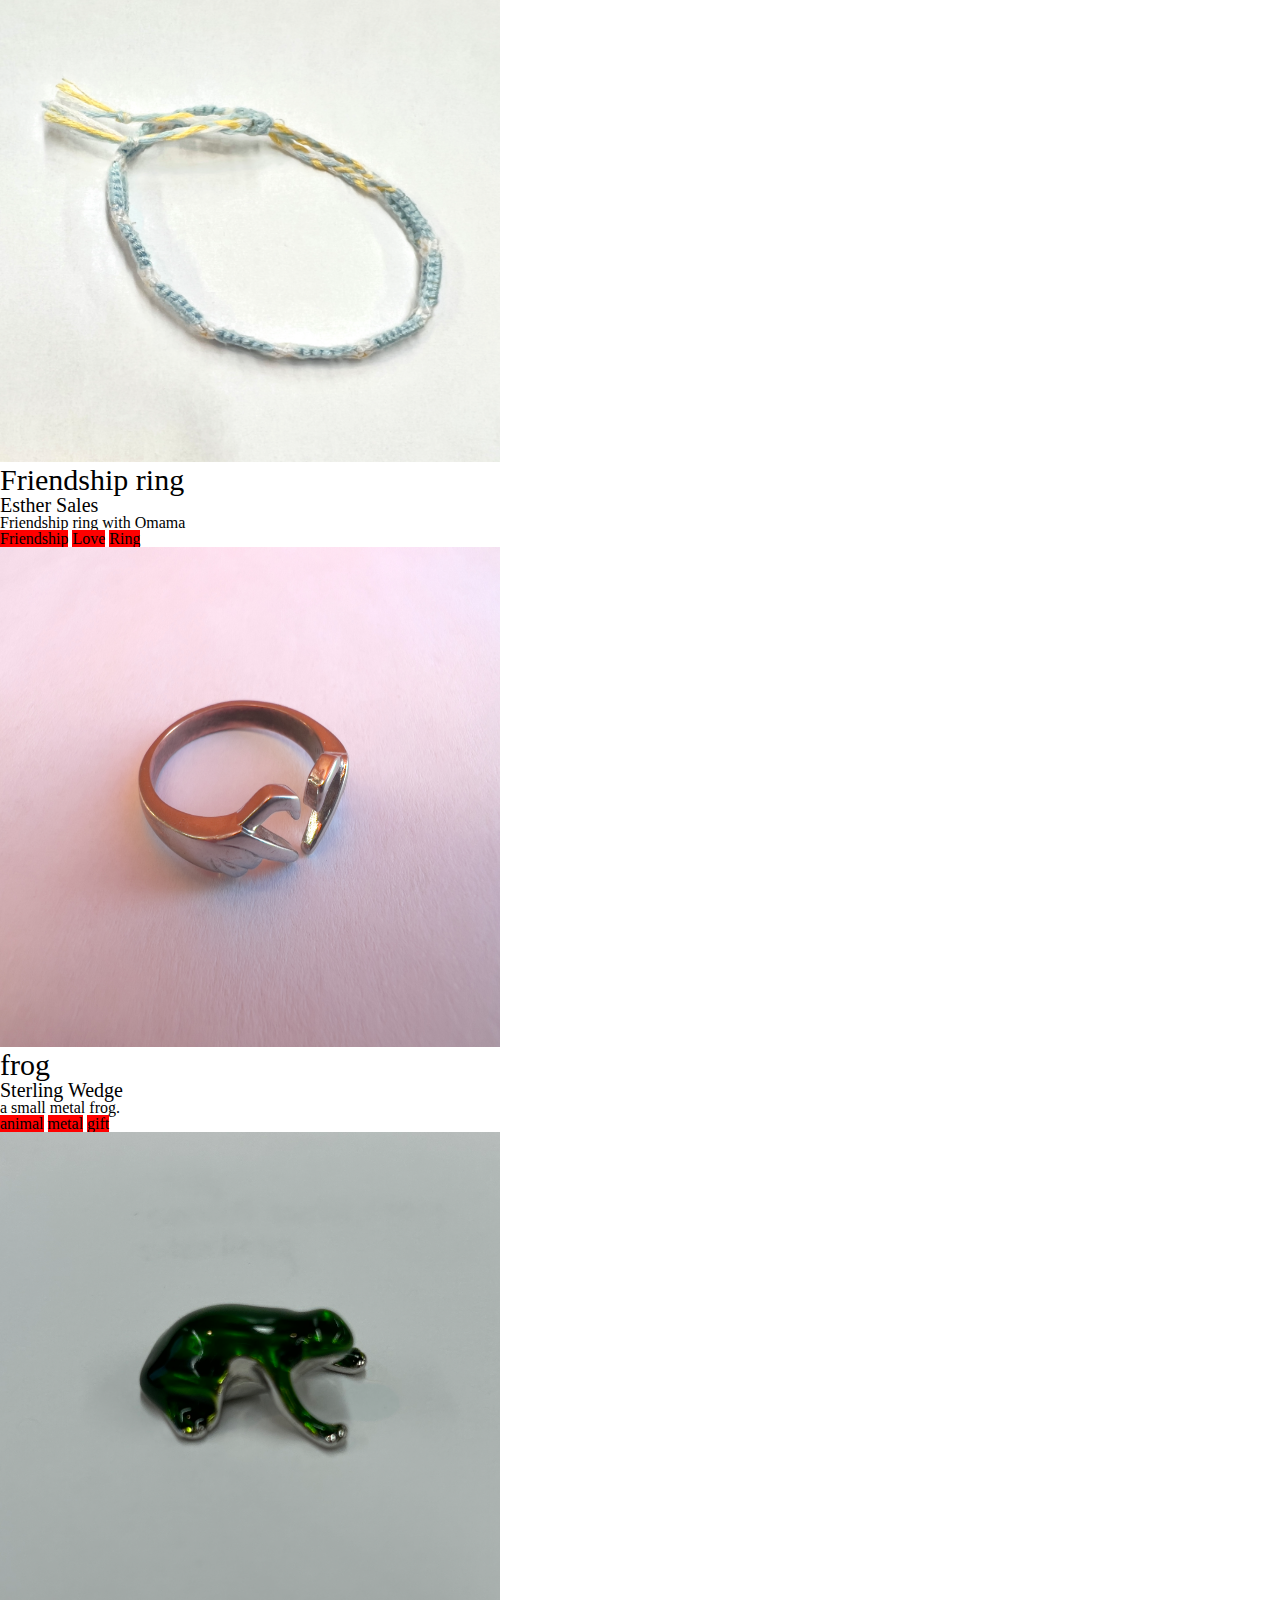
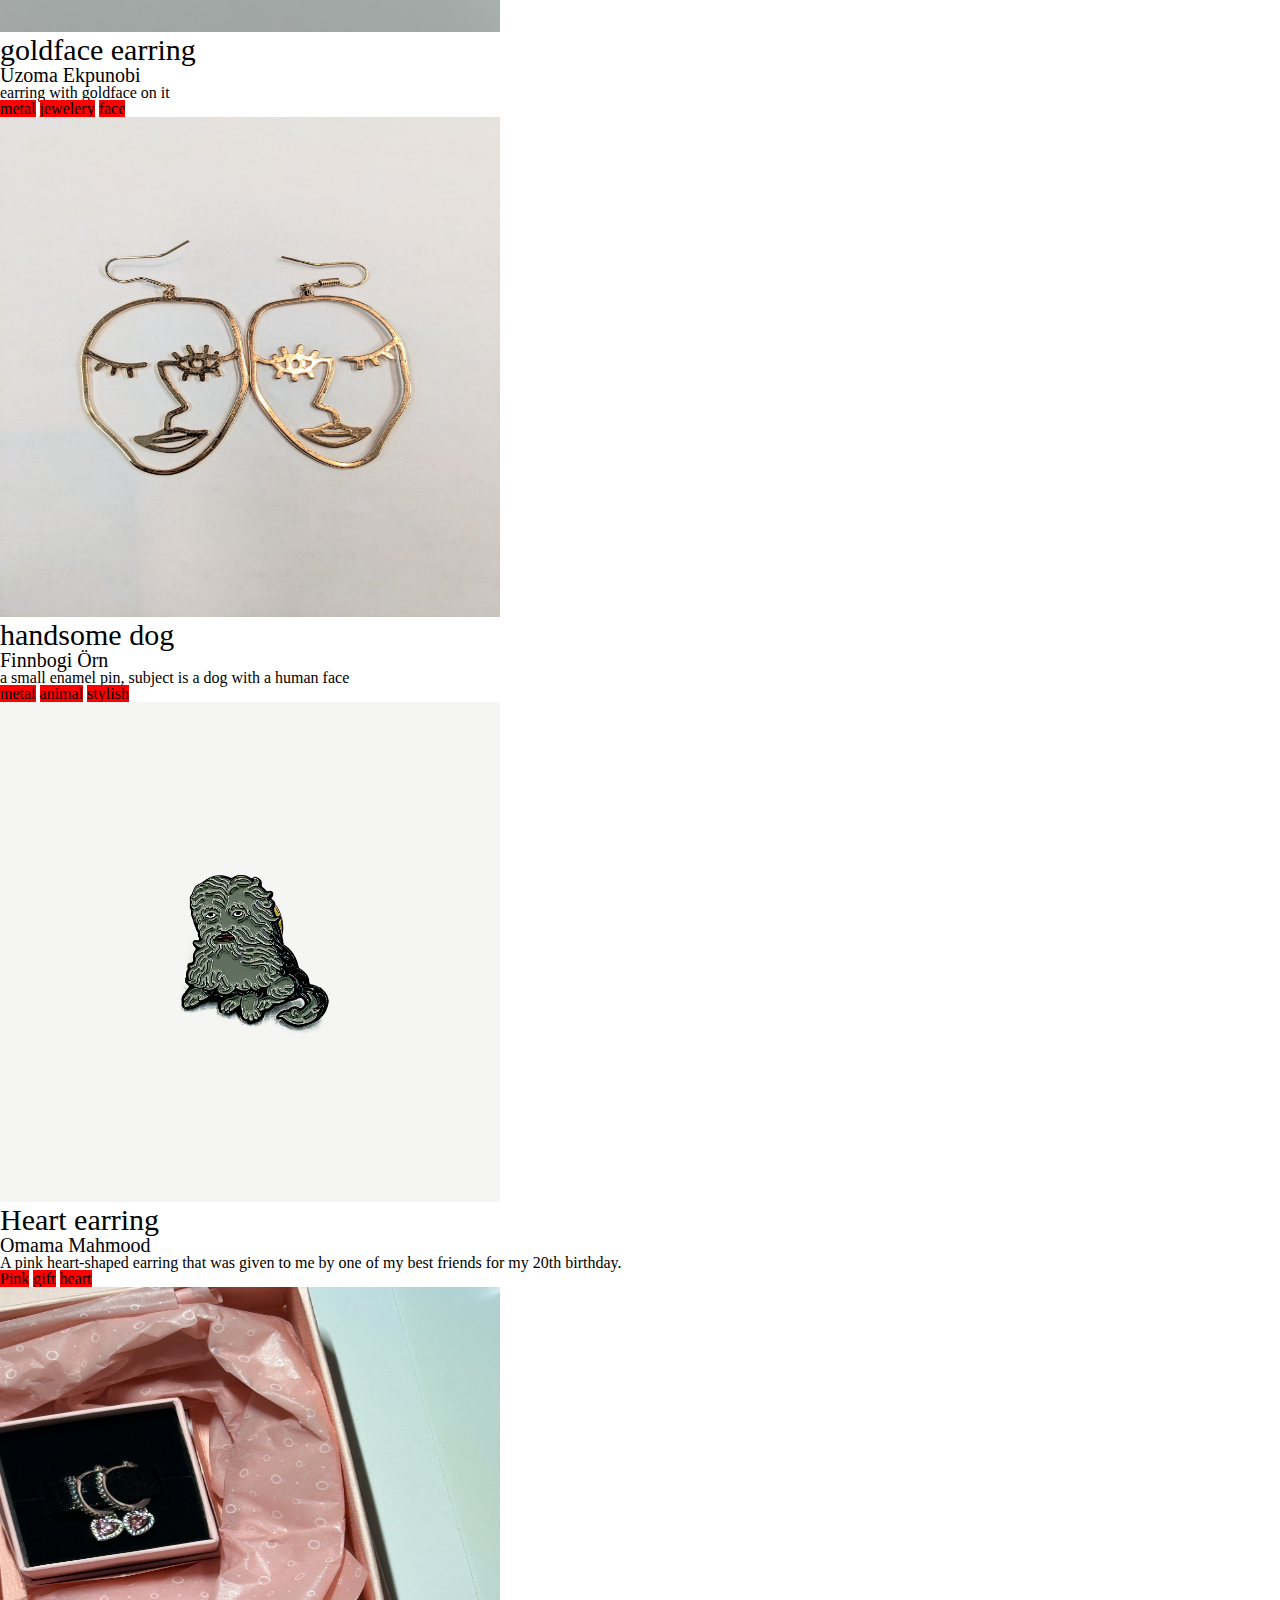
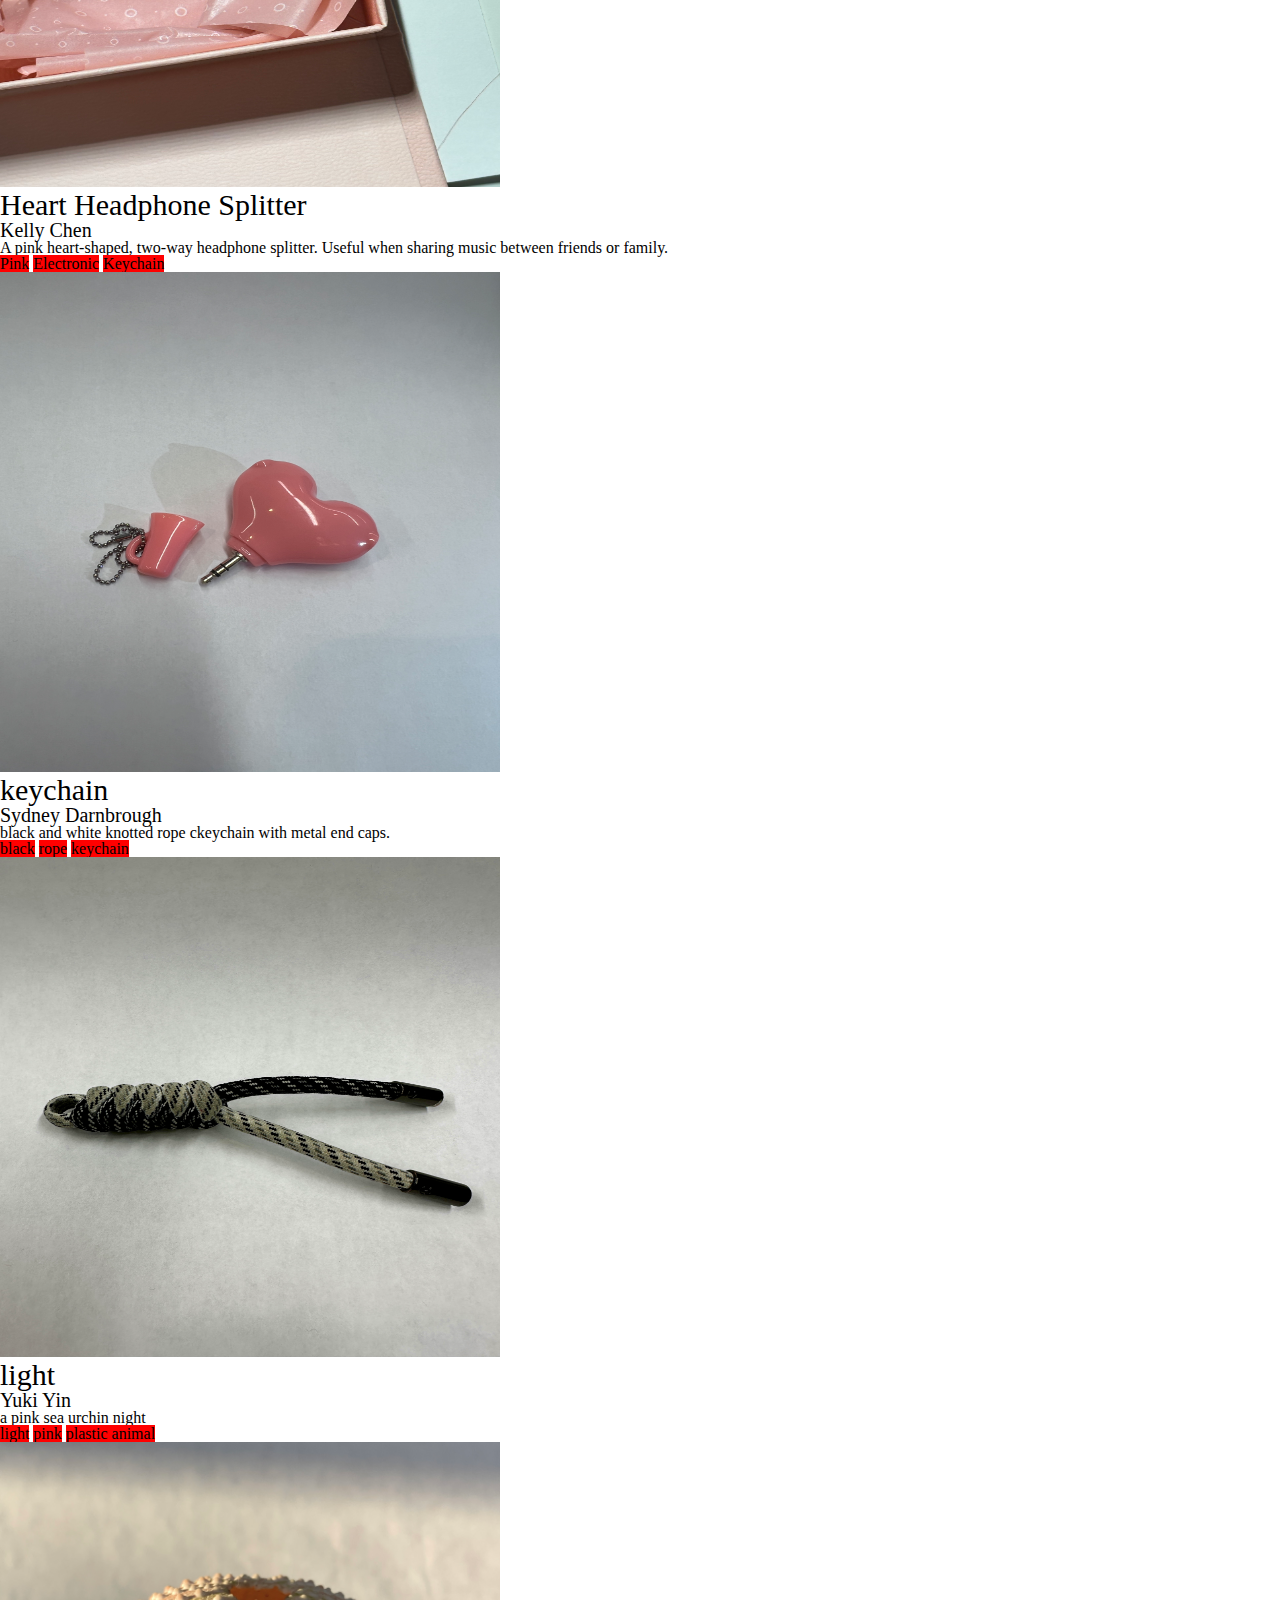
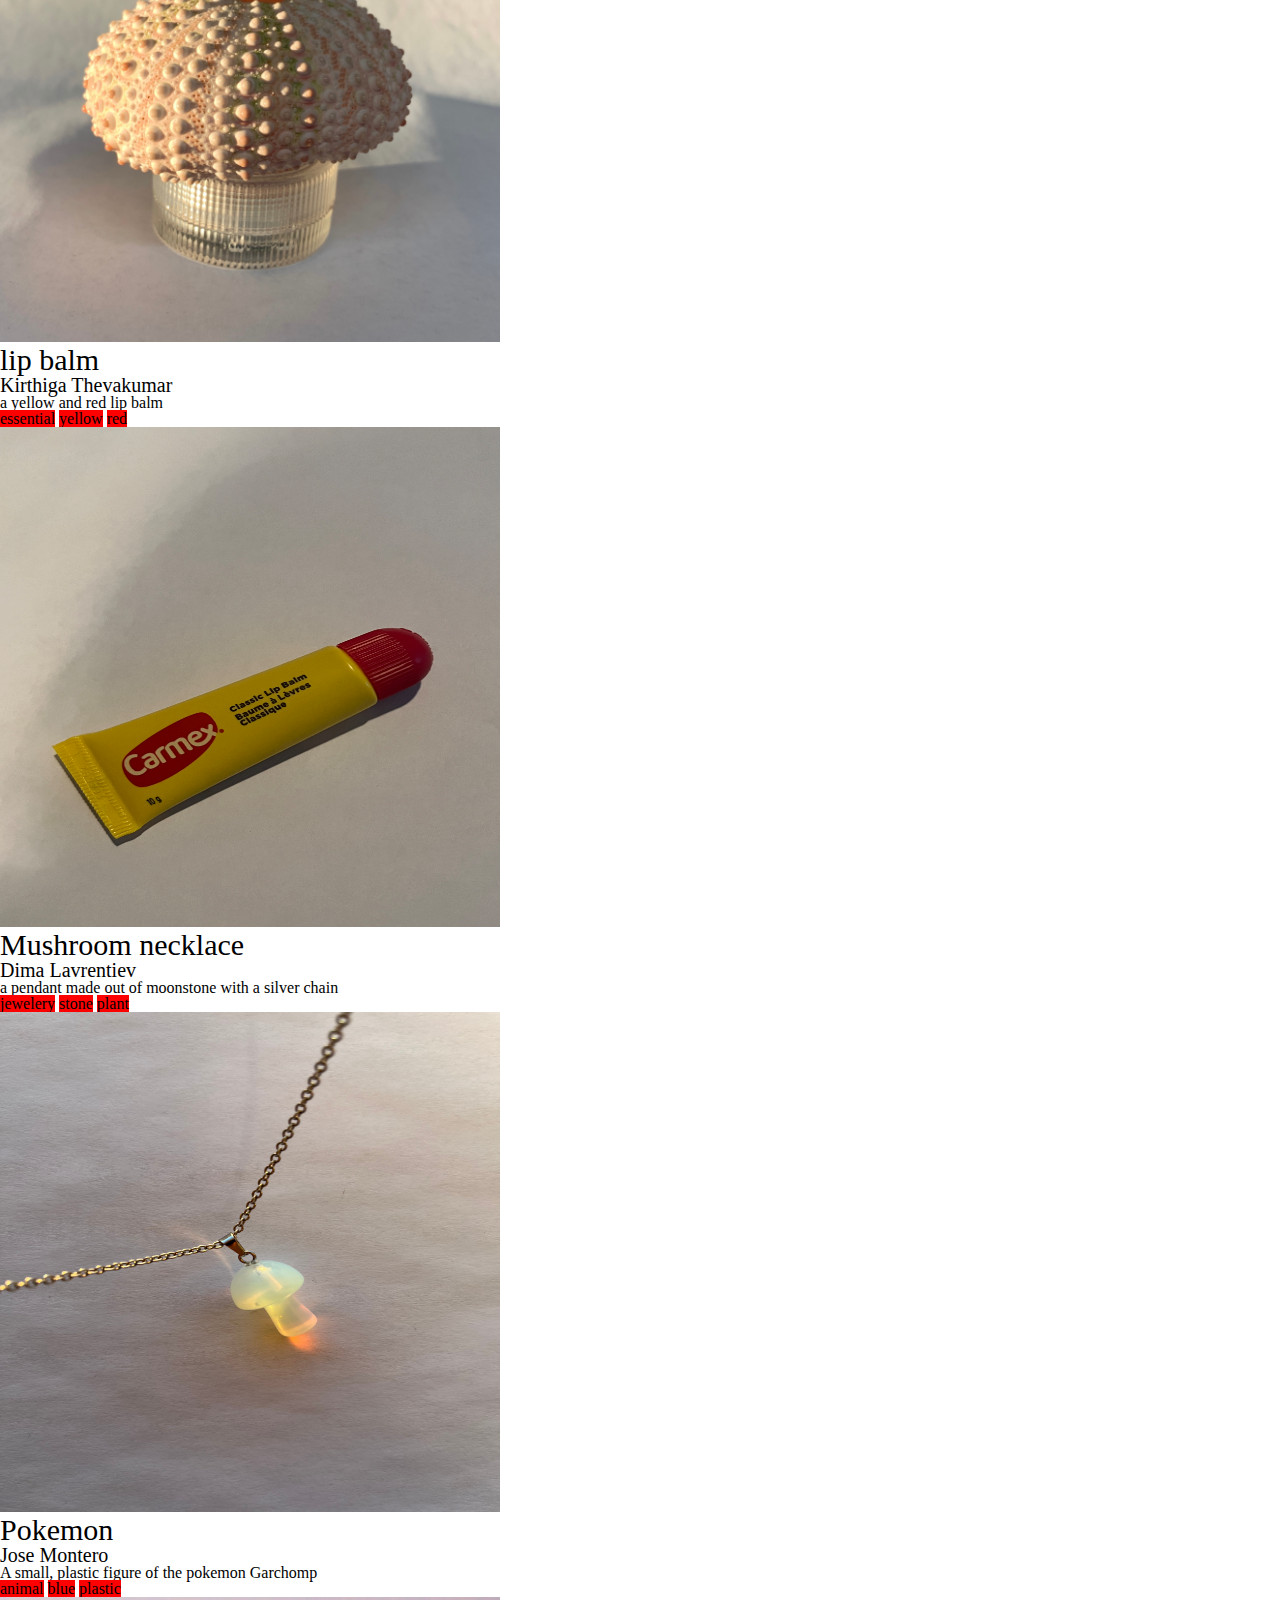
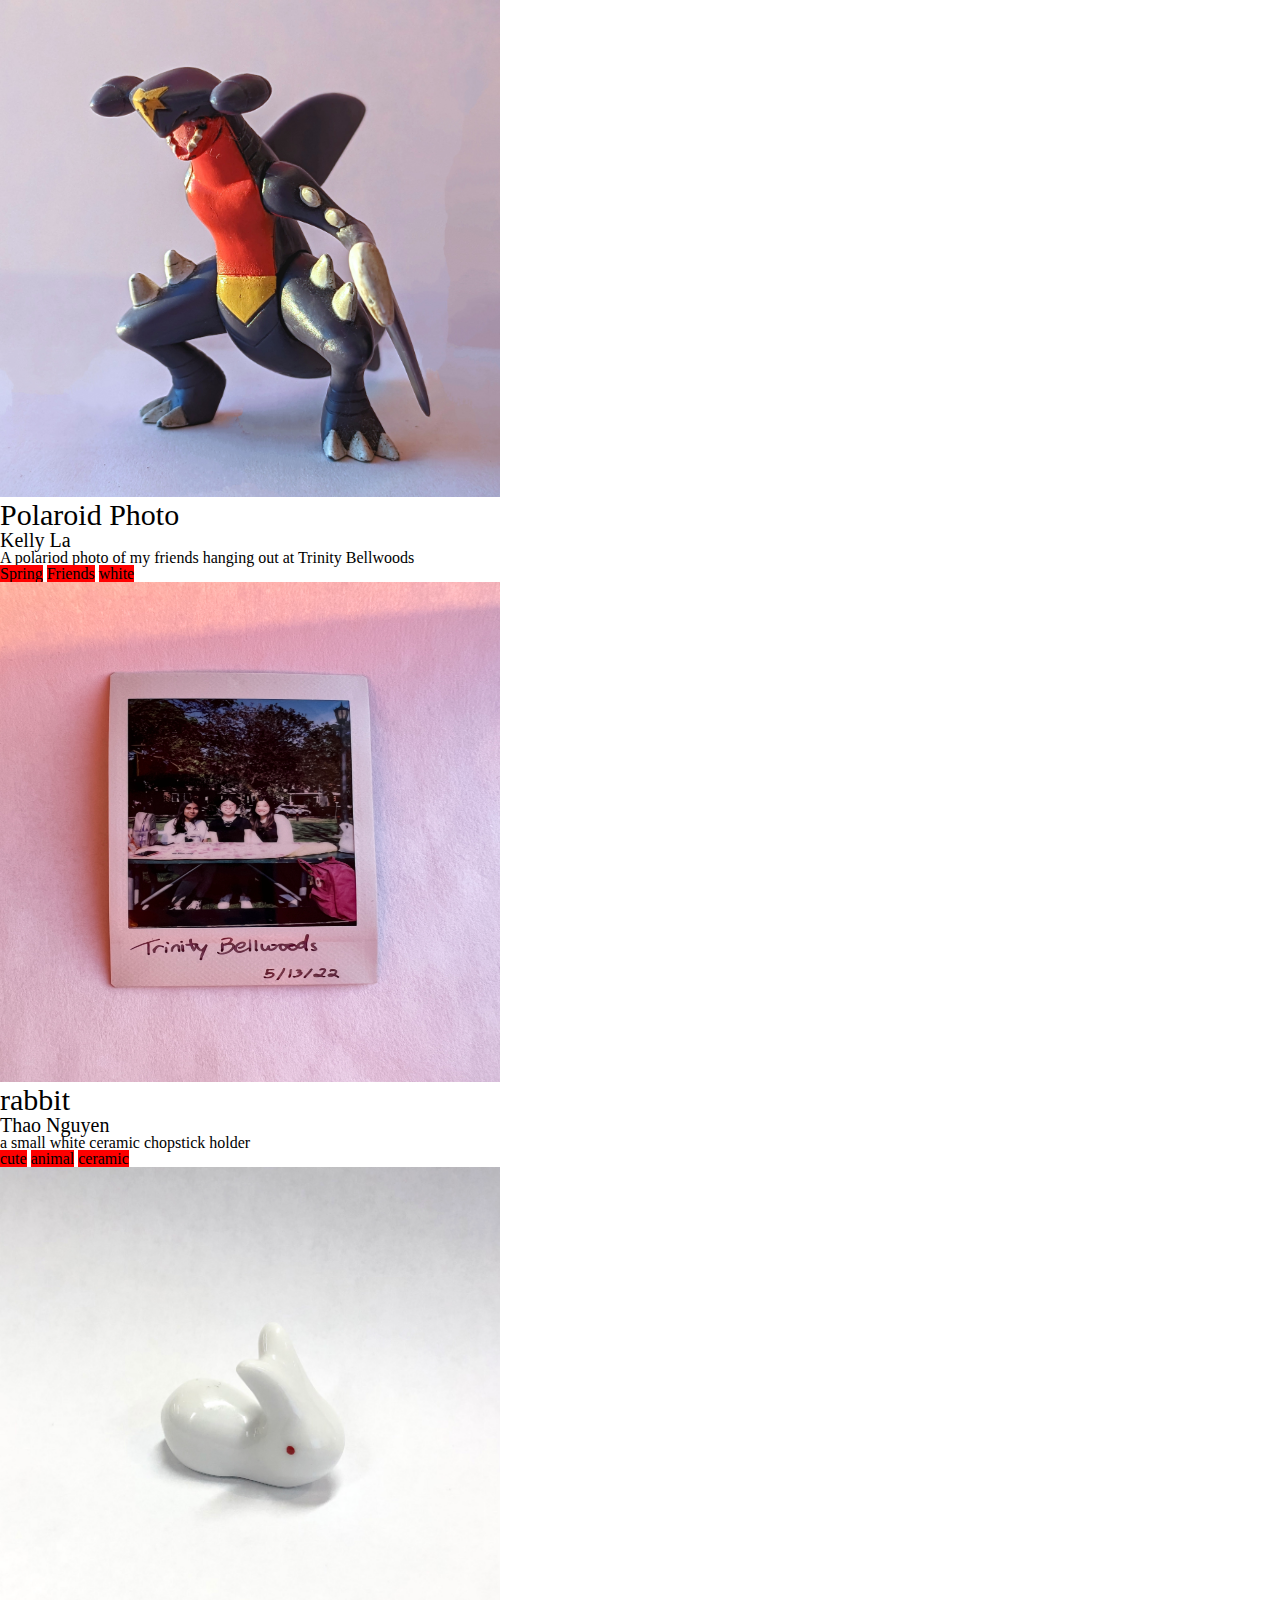
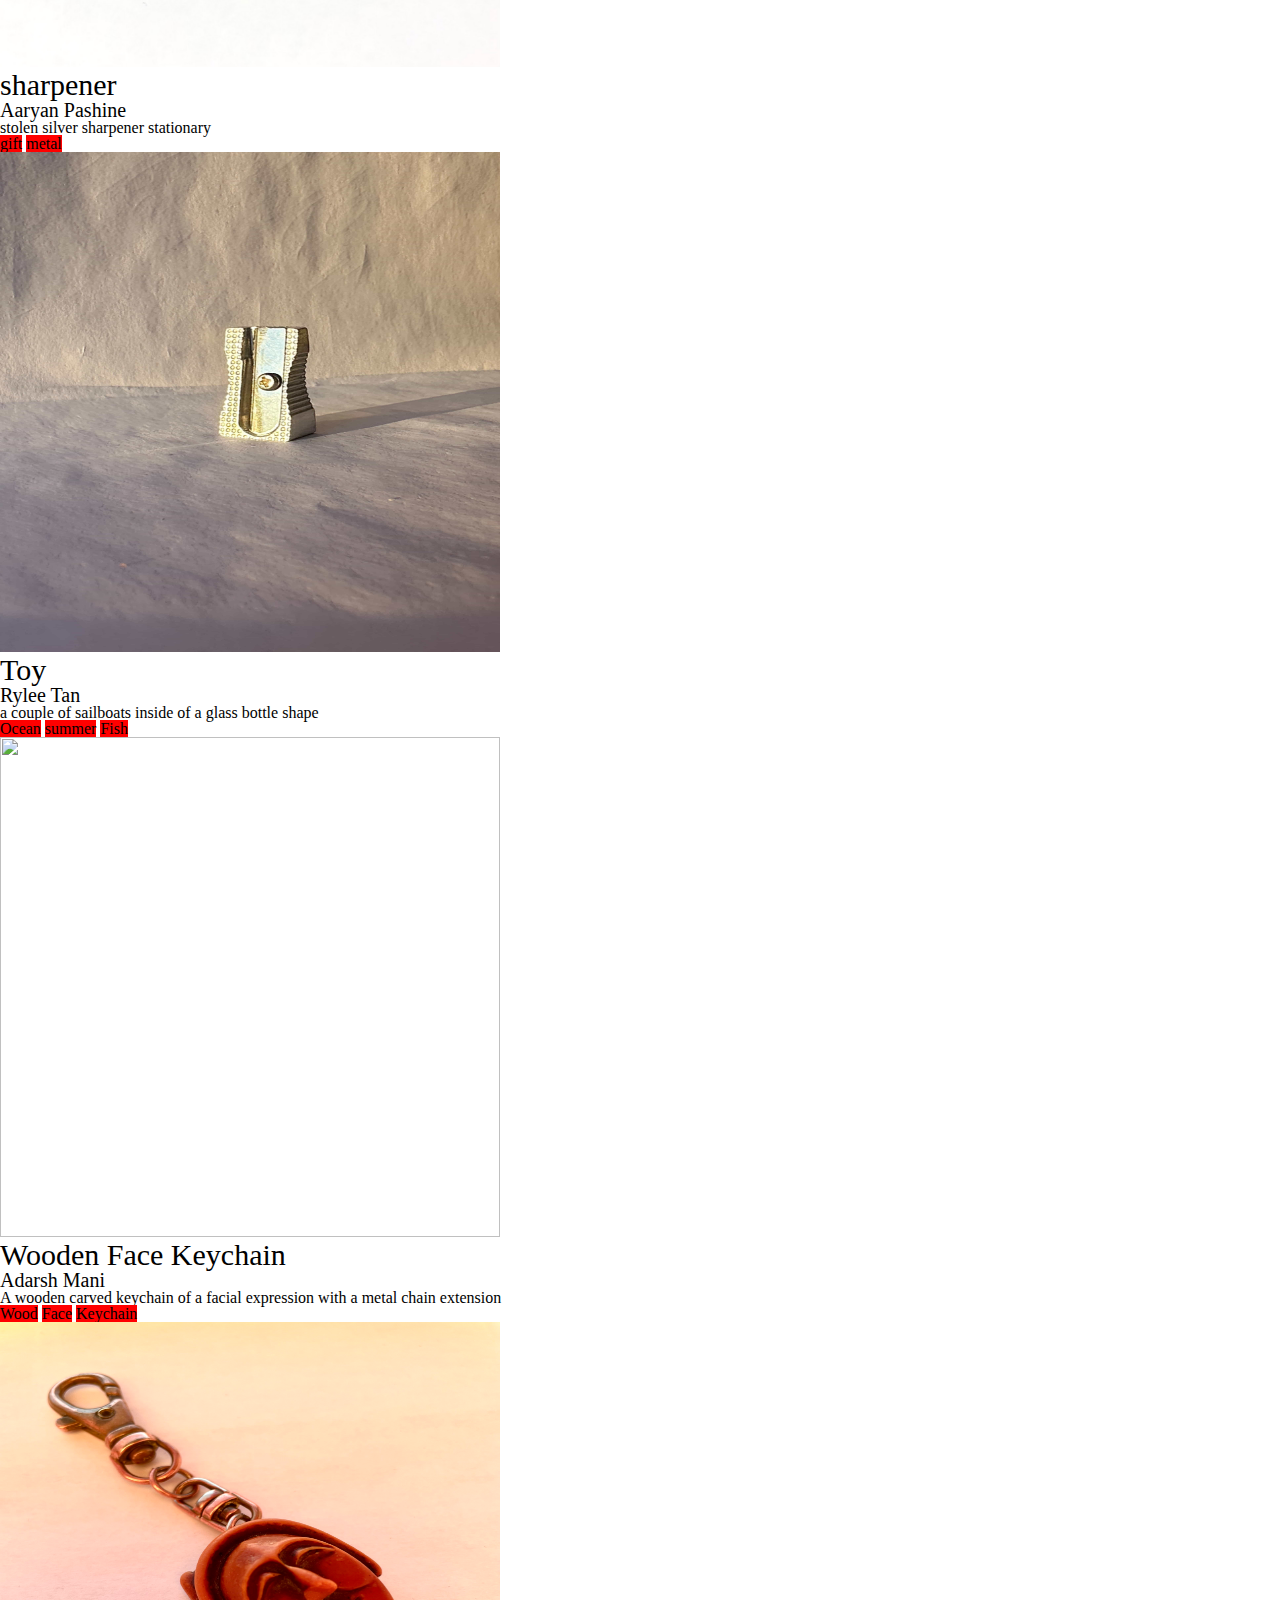
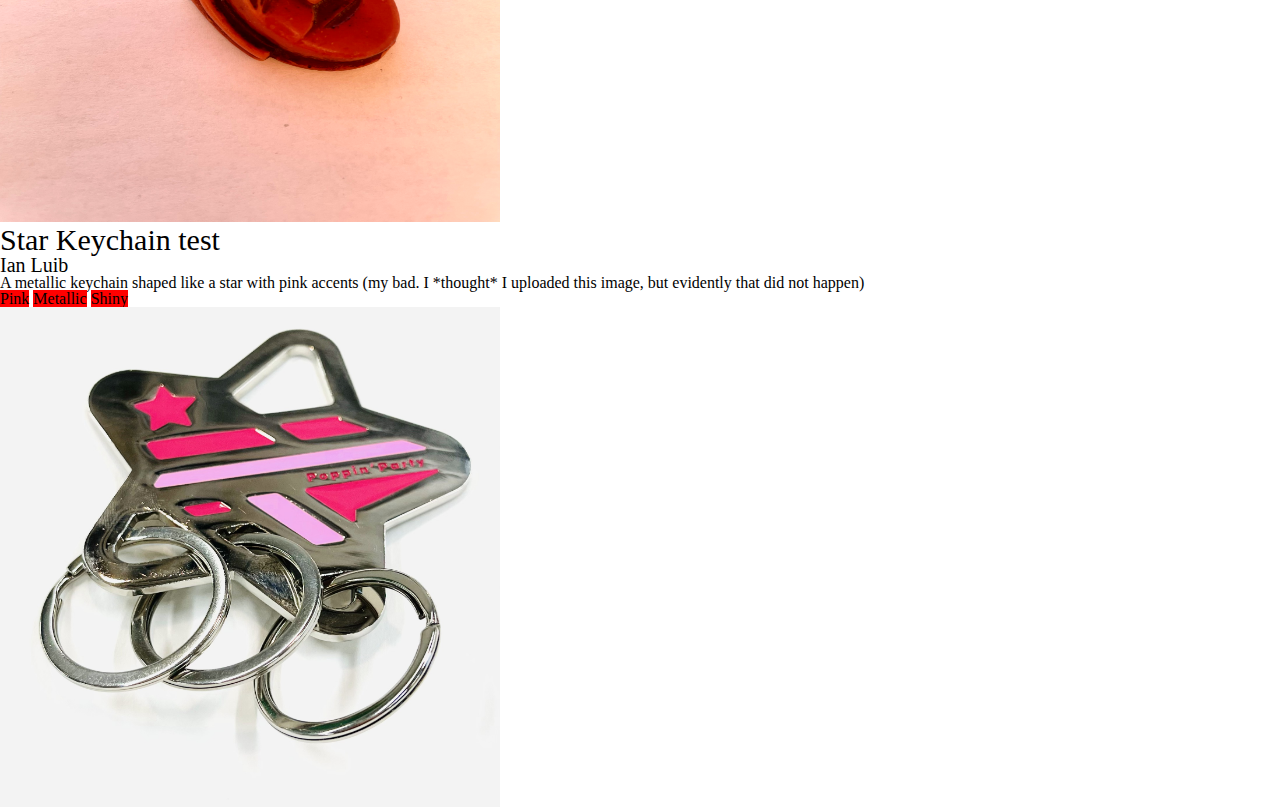
==== commit d98dca01: "Update index.html" ====
--- a/index.html
+++ b/index.html
@@ -11,238 +11,321 @@
         <!--I was so close to turning the spreadsheet into a .csv, reading the values to an array, and automatically doing this with a for loop
         then I remembered about loading in the respective images and the css formatting/classes and immediately stopped myself-->
         <div class="item">
-            <img class="trinket-image" src="images/eyeball-ring.jpg">
+            <div class="item-information">
             <h3>eye ring</h3>
             <h4>Sadie Lambert</h4>
             <p>silver ring with a blue eyeball on it</p>
             <span class="tag">jewelry</span>
             <span class="tag">eyeball</span>
             <span class="tag">blue</span>
-        </div>
-        <div class="item">
-            <img class="trinket-image" src="images/Airpods.JPG">
+            </div>
+            <img class="trinket-image" src="images/eyeball-ring.jpg">
+        </div>
+
+        <div class="item">
+            <div class="item-information">
             <h3>Airpods</h3>
             <h4>Delusha Wanigasuriya</h4>
             <p>A small white case with bluetooth earphones inside</p>
             <span class="tag">electronic</span>
             <span class="tag">music</span>
             <span class="tag">white</span>
-        </div>
-        <div class="item">
-            <img class="trinket-image" src="images/bracelet.jpg">
+            </div>
+            <img class="trinket-image" src="images/Airpods.JPG">
+        </div>
+
+        <div class="item">
+            <div class="item-information">
             <h3>Bracelet</h3>
             <h4>Yilin Li</h4>
             <p>A hand-woven bracelet with a gold-plated ornaments</p>
             <span class="tag">traditional</span>
             <span class="tag">handmade</span>
             <span class="tag">gift</span>
-        </div>
-        <div class="item">
-            <img class="trinket-image" src="images/Breastpin.jpg">
+            </div>
+            <img class="trinket-image" src="images/bracelet.jpg">
+        </div>
+
+        <div class="item">
+            <div class="item-information">
             <h3>Breastpin</h3>
             <h4>Bella Wu</h4>
             <p>a metallic blue jewelry</p>
             <span class="tag">Blue</span>
             <span class="tag">gift</span>
             <span class="tag">twinkle</span>
-        </div>
-        <div class="item">
-            <img class="trinket-image" src="images/cookingmama.jpg">
+            </div>
+            <img class="trinket-image" src="images/Breastpin.jpg">
+        </div>
+
+        <div class="item">
+            <div class="item-information">
             <h3>Cooking Mama </h3>
             <h4>Anosha Khalid</h4>
             <p>Nintendo DS lite game chip</p>
             <span class="tag">video game</span>
             <span class="tag">nostalgic</span>
             <span class="tag">plastic</span>
-        </div>
-        <div class="item">
-            <img class="trinket-image" src="images/IMG_4300.jpg">
+            </div>
+            <img class="trinket-image" src="images/cookingmama.jpg">
+        </div>
+
+        <div class="item">
+            <div class="item-information">
             <h3>Crystal Bear</h3>
             <h4>Sammi Lam</h4>
             <p>A clear, bear-shaped keychain.</p>
             <span class="tag">animal</span>
             <span class="tag">keychain</span>
             <span class="tag">clear</span>
-        </div>
-        <div class="item">
-            <img class="trinket-image" src="images/Earring.jpeg">
+            </div>
+            <img class="trinket-image" src="images/IMG_4300.jpg">
+        </div>
+
+        <div class="item">
+            <div class="item-information">
             <h3>Earring</h3>
             <h4>Michelle Bagchi</h4>
             <p>a metal jewelery</p>
             <span class="tag">aesthetic</span>
             <span class="tag">stylish</span>
             <span class="tag">handy</span>
-        </div>
-        <div class="item">
-            <img class="trinket-image" src="images/filmroll.jpg">
+            </div>
+            <img class="trinket-image" src="images/Earring.jpeg">
+        </div>
+
+        <div class="item">
+            <div class="item-information">
             <h3>film case</h3>
             <h4>Amani Mohamed</h4>
             <p>the outter shell of a film roll	metal</p>
             <span class="tag">orange/black</span>
             <span class="tag">Analog</span>
             <span class="tag"></span>
-        </div>
-        <div class="item">
-            <img class="trinket-image" src="images/flower.JPG">
+            </div>
+            <img class="trinket-image" src="images/filmroll.jpg">
+        </div>
+
+        <div class="item">
+            <div class="item-information">
             <h3>Flower bracelet</h3>
             <h4>Samantha Liu</h4>
             <p>woven bracelet made from blue, yellow and white strings that forms a flower pattern.</p>
             <span class="tag">Gift</span>
             <span class="tag">Flower</span>
             <span class="tag">Accessory</span>
-        </div>
-        <div class="item">
-            <img class="trinket-image" src="images/friendship-ring.jpg">
-            <h3>Friendship ring</h3>
+            </div>
+            <img class="trinket-image" src="images/flower.JPG">
+  
+        </div>
+
+        <div class="item">
+            <div class="item-information">
+          <h3>Friendship ring</h3>
             <h4>Esther Sales</h4>
             <p>Friendship ring with Omama</p>
             <span class="tag">Friendship</span>
             <span class="tag">Love</span>
             <span class="tag">Ring</span>
-        </div>
-        <div class="item">
-            <img class="trinket-image" src="images/frog.jpg">
+            </div>
+            <img class="trinket-image" src="images/friendship-ring.jpg">
+  
+        </div>
+
+        <div class="item">
+            <div class="item-information">
             <h3>frog</h3>
             <h4>Sterling Wedge</h4>
             <p>a small metal frog.</p>
             <span class="tag">animal</span>
             <span class="tag">metal</span>
             <span class="tag">gift</span>
-        </div>
-        <div class="item">
-            <img class="trinket-image" src="images/goldface_earrings.jpg">
+            </div>
+            <img class="trinket-image" src="images/frog.jpg">
+        </div>
+
+        <div class="item">
+            <div class="item-information">
             <h3>goldface earring</h3>
             <h4>Uzoma Ekpunobi</h4>
             <p>earring with goldface on it</p>
             <span class="tag">metal</span>
             <span class="tag">jewelery</span>
             <span class="tag">face</span>
-        </div>
-        <div class="item">
-            <img class="trinket-image" src="images/handsome-dog.jpg">
+            </div>
+            <img class="trinket-image" src="images/goldface_earrings.jpg">
+   
+        </div>
+
+        <div class="item">
+            <div class="item-information">
             <h3>handsome dog</h3>
             <h4>Finnbogi Örn</h4>
             <p>a small enamel pin, subject is a dog with a human face</p>
             <span class="tag">metal</span>
             <span class="tag">animal</span>
             <span class="tag">stylish</span>
-        </div>
-        <div class="item">
-            <img class="trinket-image" src="images/heart earrings.jpg">
+            </div>
+            <img class="trinket-image" src="images/handsome-dog.jpg">
+        </div>
+
+        <div class="item">
+            <div class="item-information">
             <h3>Heart earring</h3>
             <h4>Omama Mahmood</h4>
             <p>A pink heart-shaped earring that was given to me by one of my best friends for my 20th birthday.</p>
             <span class="tag">Pink</span>
             <span class="tag">gift</span>
             <span class="tag">heart</span>
-        </div>
-        <div class="item">
-            <img class="trinket-image" src="images/heart-connector.JPG">
+            </div>
+            <img class="trinket-image" src="images/heart earrings.jpg">
+
+        </div>
+
+        <div class="item">
+            <div class="item-information">
             <h3>Heart Headphone Splitter</h3>
             <h4>Kelly Chen</h4>
             <p>A pink heart-shaped, two-way headphone splitter. Useful when sharing music between friends or family.</p>
             <span class="tag">Pink</span>
             <span class="tag">Electronic</span>
             <span class="tag">Keychain</span>
-        </div>
-        <div class="item">
-            <img class="trinket-image" src="images/keychiain.jpeg">
+            </div>
+            <img class="trinket-image" src="images/heart-connector.JPG">
+         
+        </div>
+
+        <div class="item">
+            <div class="item-information">
             <h3>keychain</h3>
             <h4>Sydney Darnbrough</h4>
             <p>black and white knotted rope ckeychain with metal end caps.</p>
             <span class="tag">black</span>
             <span class="tag">rope</span>
             <span class="tag">keychain</span>
-        </div>
-        <div class="item">
-            <img class="trinket-image" src="images/light.jpg">
+            </div>
+            <img class="trinket-image" src="images/keychiain.jpeg">
+        </div>
+
+        <div class="item">
+            <div class="item-information">
             <h3>light</h3>
             <h4>Yuki Yin</h4>
             <p>a pink sea urchin night</p>
             <span class="tag">light</span>
             <span class="tag">pink</span>
             <span class="tag">plastic animal</span>
-        </div>
-        <div class="item">
-            <img class="trinket-image" src="images/lipbalm.JPG">
+            </div>
+            <img class="trinket-image" src="images/light.jpg">
+        </div>
+
+        <div class="item">
+            <div class="item-information">
             <h3>lip balm</h3>
             <h4>Kirthiga Thevakumar</h4>
             <p>a yellow and red lip balm</p>
             <span class="tag">essential</span>
             <span class="tag">yellow</span>
             <span class="tag">red</span>
-        </div>
-        <div class="item">
-            <img class="trinket-image" src="images/Mushroom_necklace.jpg">
+            </div>
+            <img class="trinket-image" src="images/lipbalm.JPG">
+        </div>
+
+        <div class="item">
+            <div class="item-information">
             <h3>Mushroom necklace</h3>
             <h4>Dima Lavrentiev</h4>
             <p>a pendant made out of moonstone with a silver chain</p>
             <span class="tag">jewelery</span>
             <span class="tag">stone</span>
             <span class="tag">plant</span>
-        </div>
-        <div class="item">
-            <img class="trinket-image" src="images/pokemon.jpg">
+            </div>
+            <img class="trinket-image" src="images/Mushroom_necklace.jpg">
+    
+        </div>
+
+        <div class="item">
+            <div class="item-information">
             <h3>Pokemon</h3>
             <h4>Jose Montero</h4>
             <p>A small, plastic figure of the pokemon Garchomp</p>
             <span class="tag">animal</span>
             <span class="tag">blue</span>
             <span class="tag">plastic</span>
-        </div>
-        <div class="item">
-            <img class="trinket-image" src="images/kellylporloaid.JPG">
-            <h3>Polaroid Photo</h3>
+            </div>
+            <img class="trinket-image" src="images/pokemon.jpg">
+        </div>
+
+        <div class="item">
+            <div class="item-information">
+           <h3>Polaroid Photo</h3>
             <h4>Kelly La</h4>
             <p>A polariod photo of my friends hanging out at Trinity Bellwoods</p>
             <span class="tag">Spring</span>
             <span class="tag">Friends</span>
             <span class="tag">white</span>
-        </div>
-        <div class="item">
-            <img class="trinket-image" src="images/thao.jpg">
+            </div>
+            <img class="trinket-image" src="images/kellylporloaid.JPG">
+        </div>
+
+        <div class="item">
+            <div class="item-information">
             <h3>rabbit</h3>
             <h4>Thao Nguyen</h4>
             <p>a small white ceramic chopstick holder</p>
             <span class="tag">cute</span>
             <span class="tag">animal</span>
             <span class="tag">ceramic</span>
-        </div>
-        <div class="item">
-            <img class="trinket-image" src="images/sharpener.jpeg">
+            </div>
+            <img class="trinket-image" src="images/thao.jpg">
+        </div>
+
+        <div class="item">
+            <div>
             <h3>sharpener</h3>
             <h4>Aaryan Pashine</h4>
             <p>stolen silver sharpener	stationary</p>
             <span class="tag">gift</span>
             <span class="tag">metal</span>
             <span class="tag"></span>
-        </div>
-        <div class="item">
-            <img class="trinket-image" src="images/Bottle Boat.JPG">
+            </div>
+            <img class="trinket-image" src="images/sharpener.jpeg">
+        </div>
+
+        <div class="item">
+            <div class="item-information">
             <h3>Toy</h3>
             <h4>Rylee Tan</h4>
             <p>a couple of sailboats inside of a glass bottle shape</p>
             <span class="tag">Ocean</span>
             <span class="tag">summer</span>
             <span class="tag">Fish</span>
-        </div>
-        <div class="item">
-            <img class="trinket-image" src="images/woodenfacekeychain.jpg">
+            </div>
+            <img class="trinket-image" src="images/Bottle Boat.JPG">
+        </div>
+
+        <div class="item">
+            <div class="item-information">
             <h3>Wooden Face Keychain</h3>
             <h4>Adarsh Mani</h4>
             <p>A wooden carved keychain of a facial expression with a metal chain extension</p>
             <span class="tag">Wood</span>
             <span class="tag">Face</span>
             <span class="tag">Keychain</span>
-        </div>
-        <div class="item">
-            <img class="trinket-image" src="images/Star-Keychain.jpg">
-            <h3>Star Keychain</h3>
+            </div>
+            <img class="trinket-image" src="images/woodenfacekeychain.jpg">
+        </div>
+
+        <div class="item">
+            <div class="item-information">
+            <h3>Star Keychain test</h3>
             <h4>Ian Luib</h4>
             <p>A metallic keychain shaped like a star with pink accents (my bad. I *thought* I uploaded this image, but evidently that did not happen)</p>
             <span class="tag">Pink</span>
             <span class="tag">Metallic</span>
             <span class="tag">Shiny</span>
+            </div>
+            <img class="trinket-image" src="images/Star-Keychain.jpg">
         </div>
 
     </body>
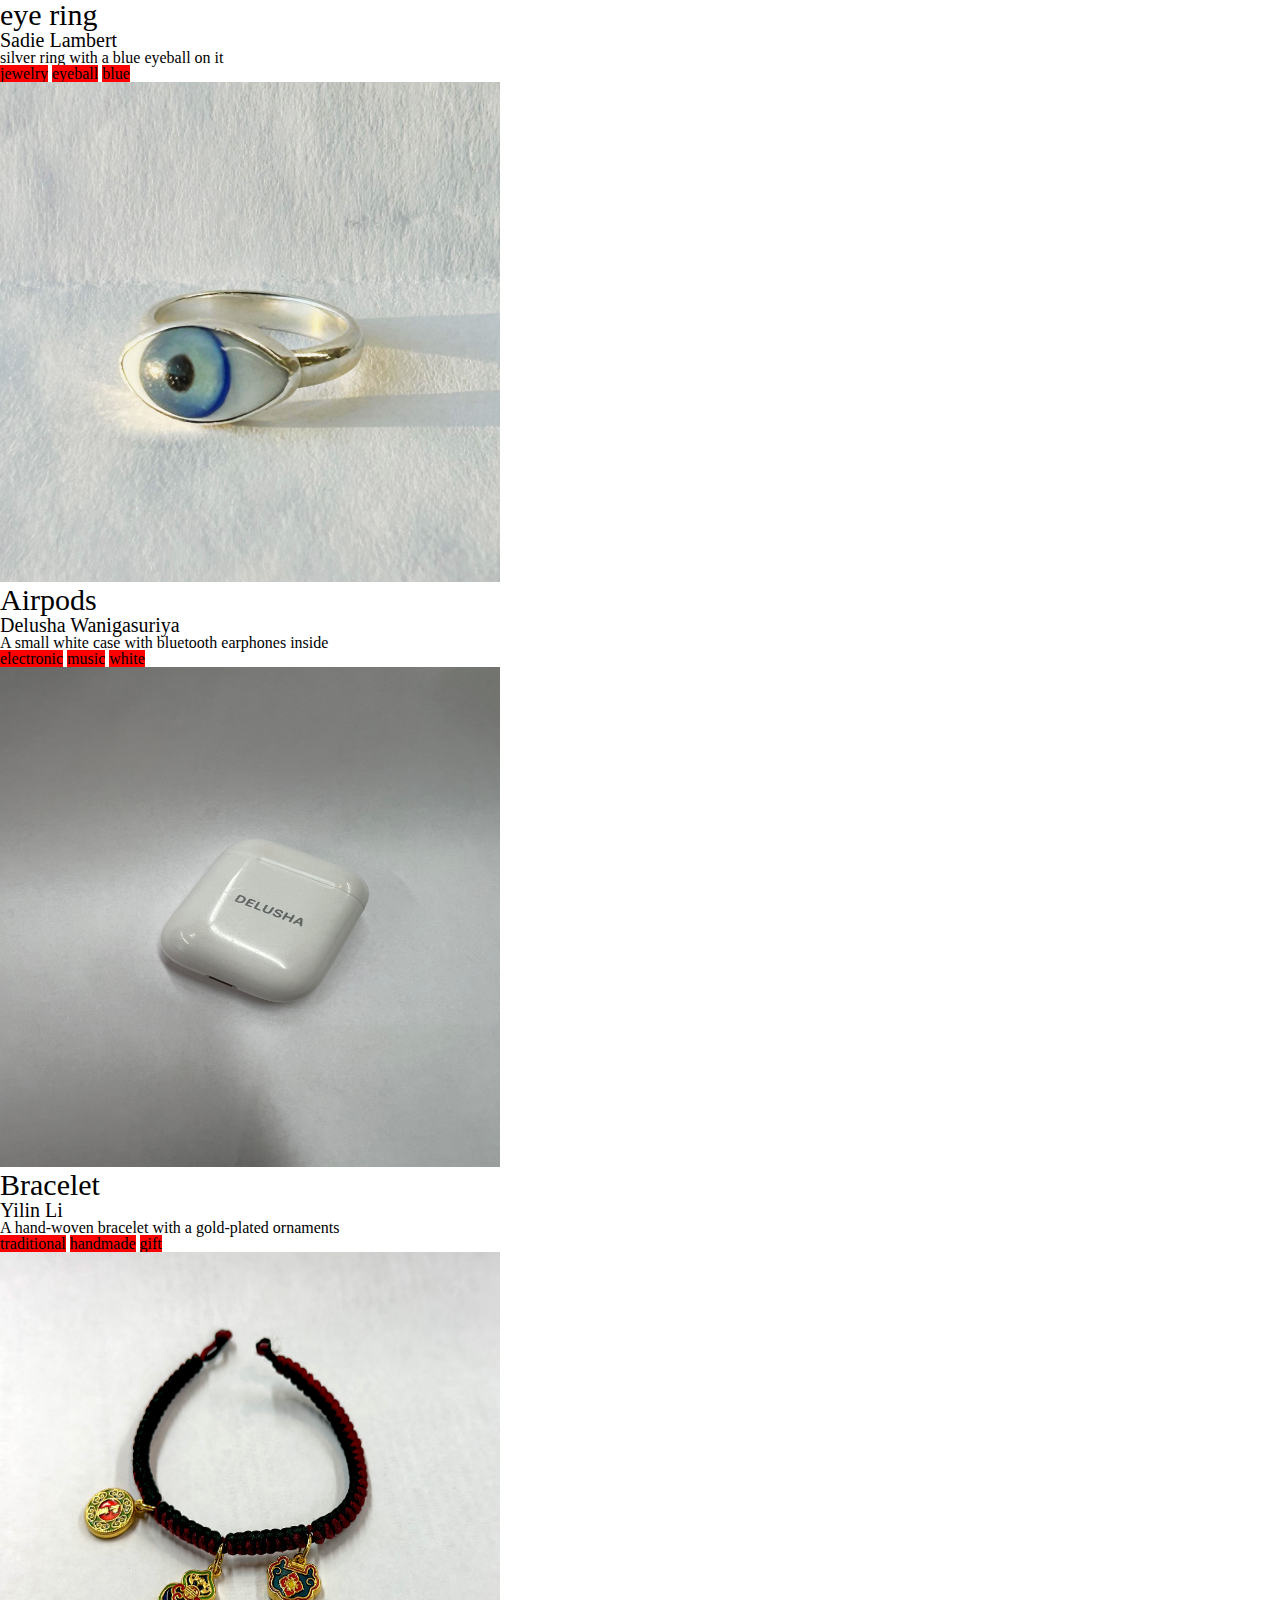
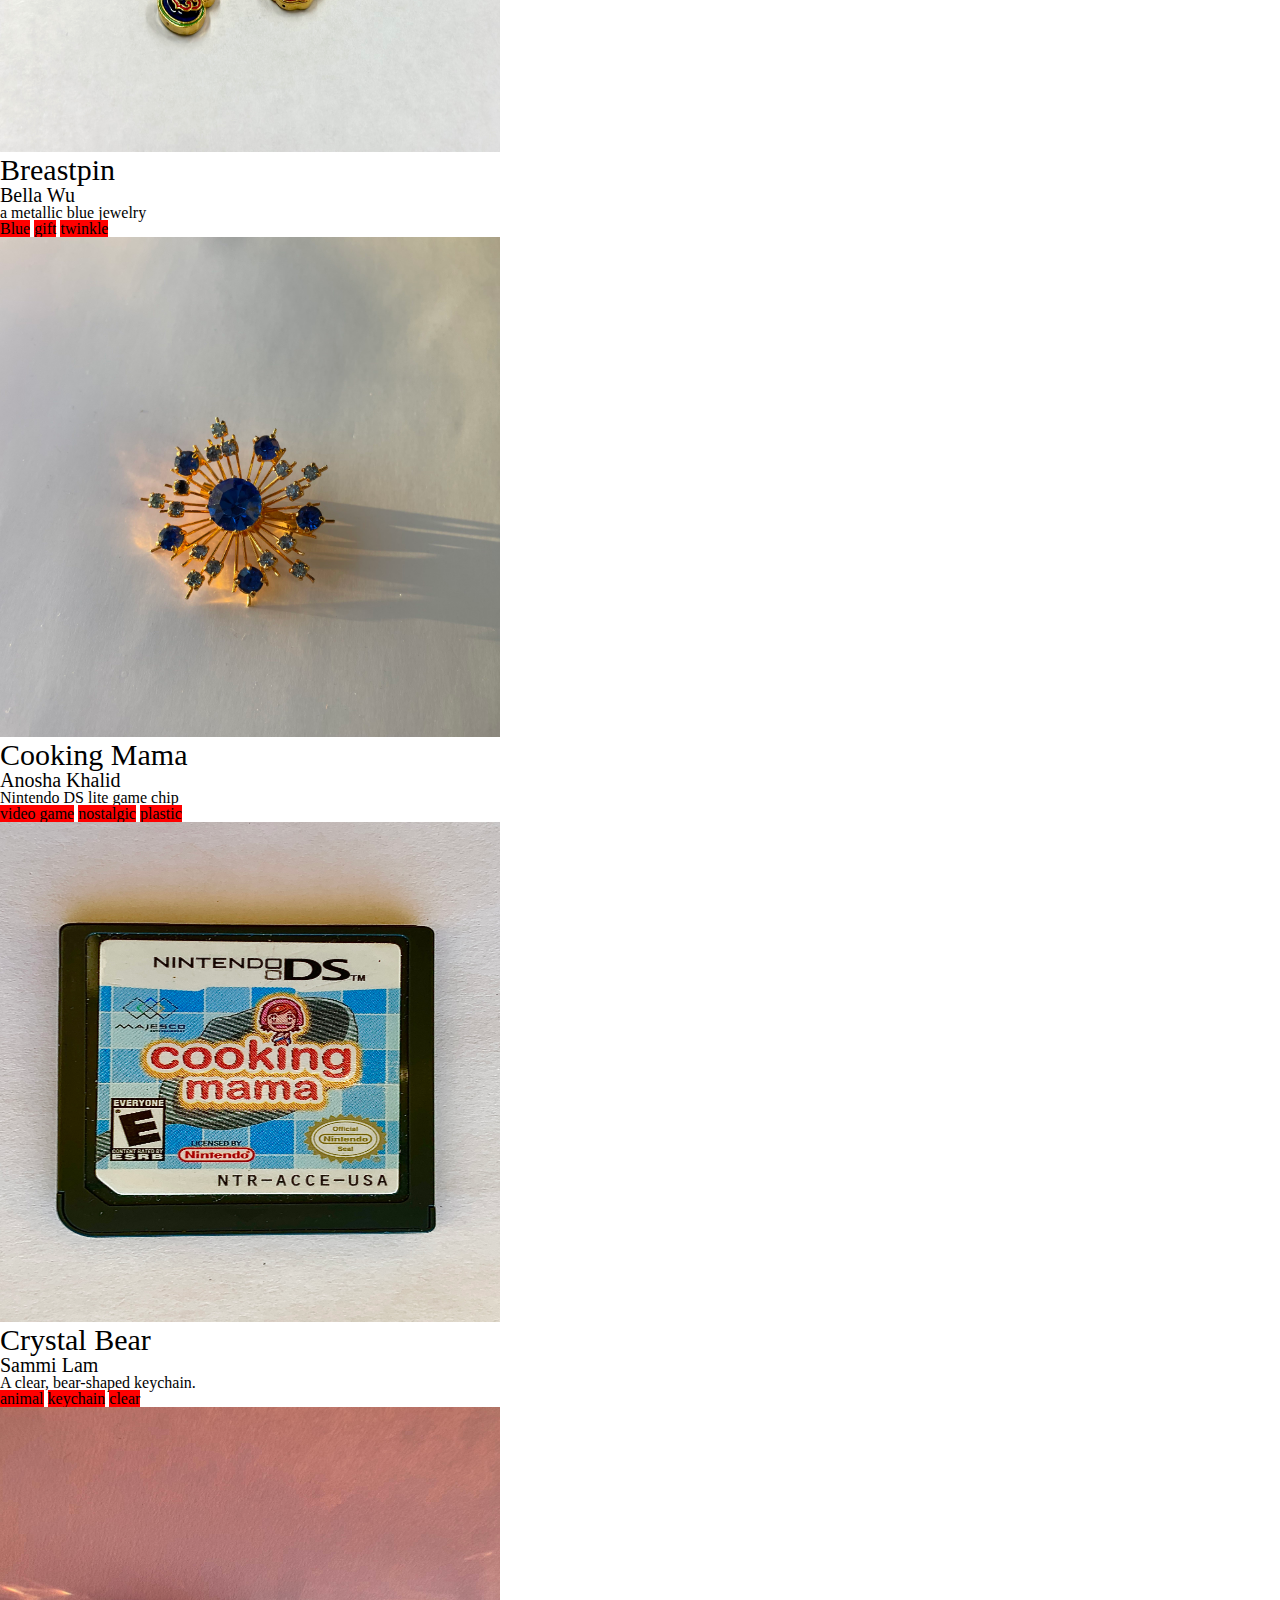
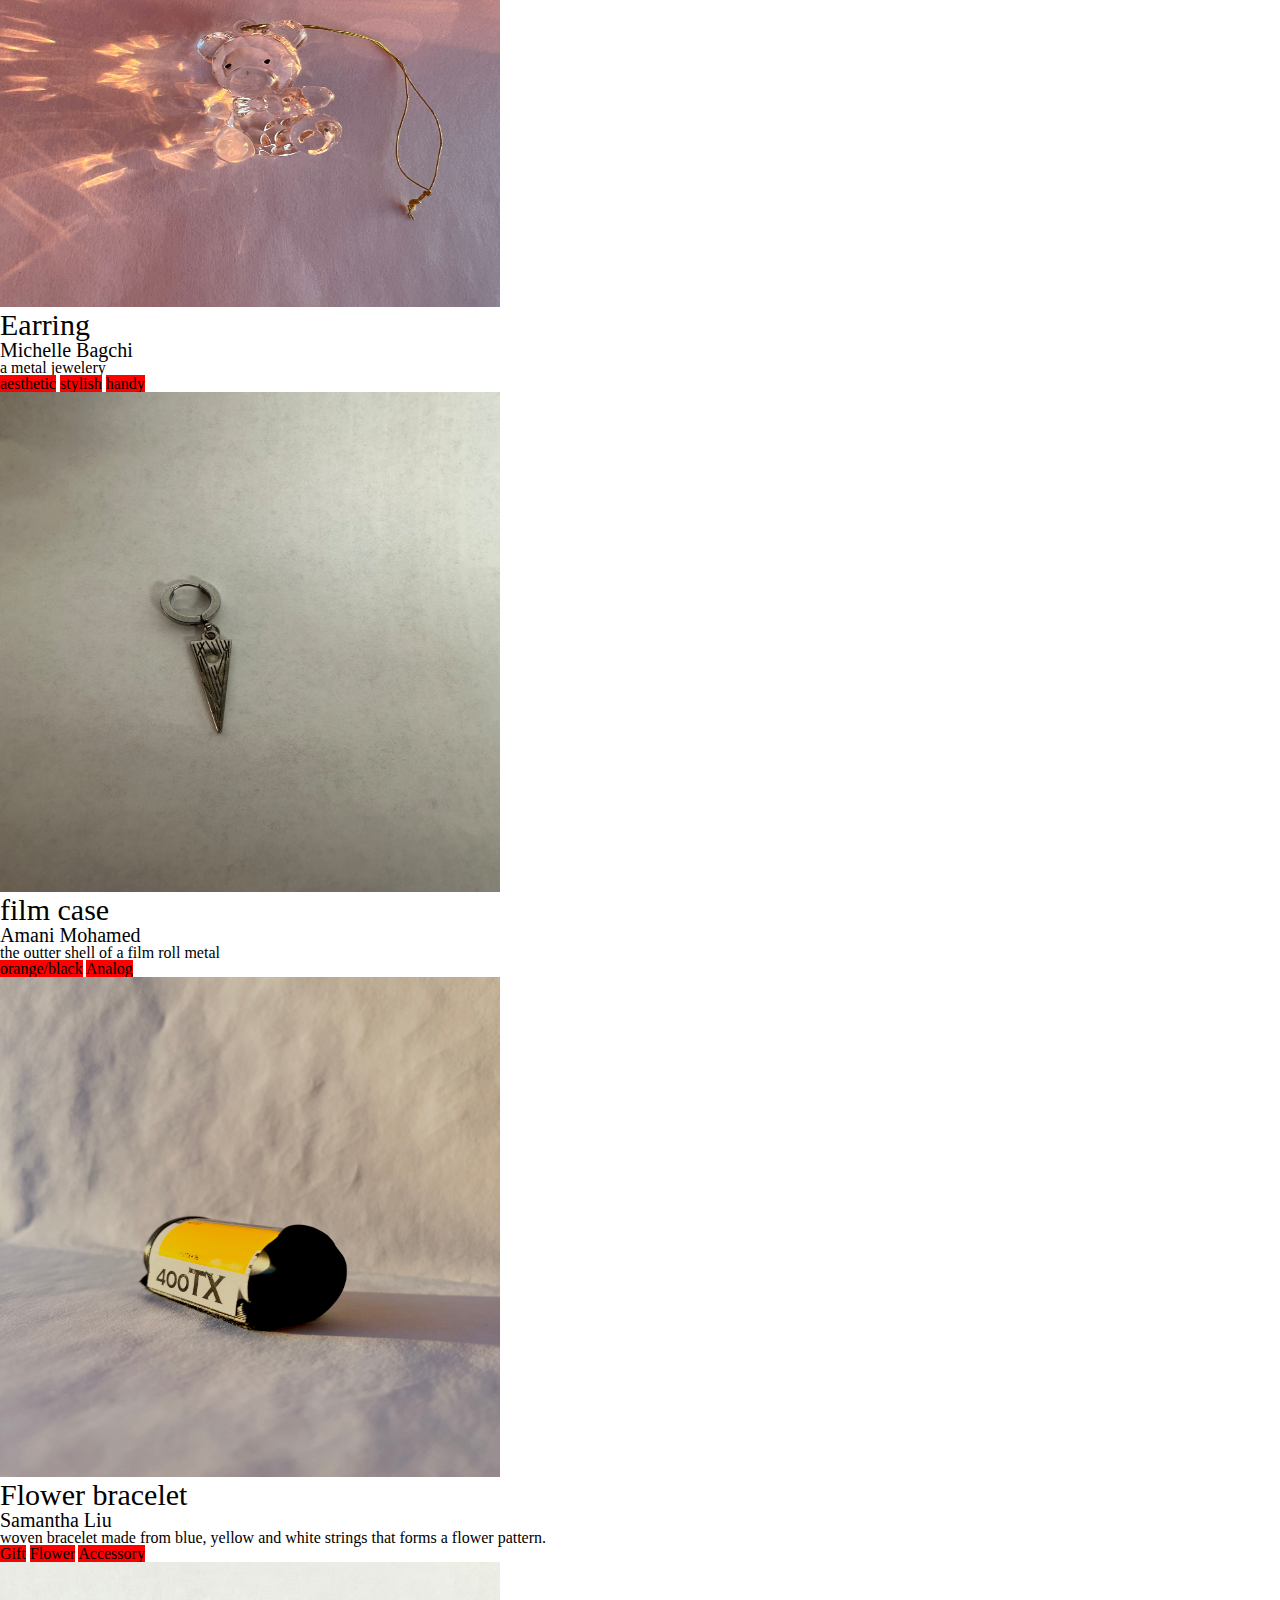
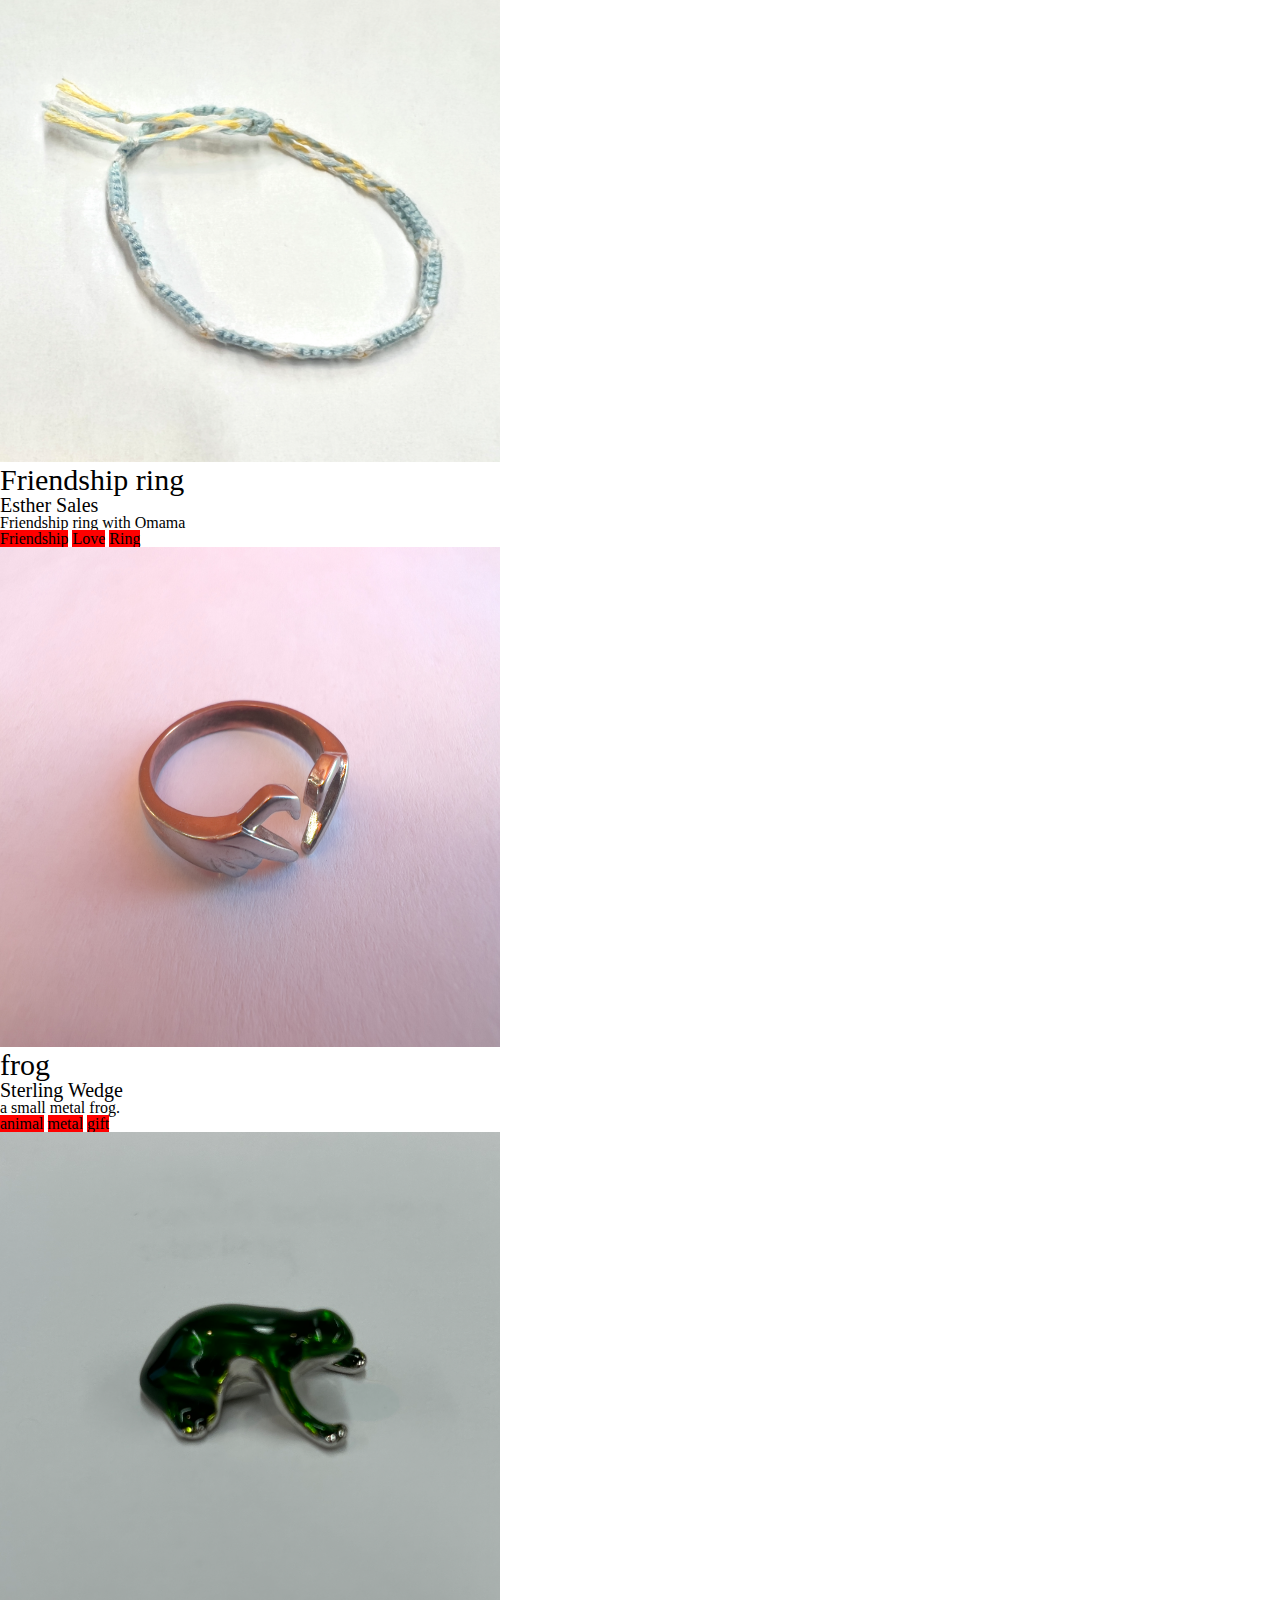
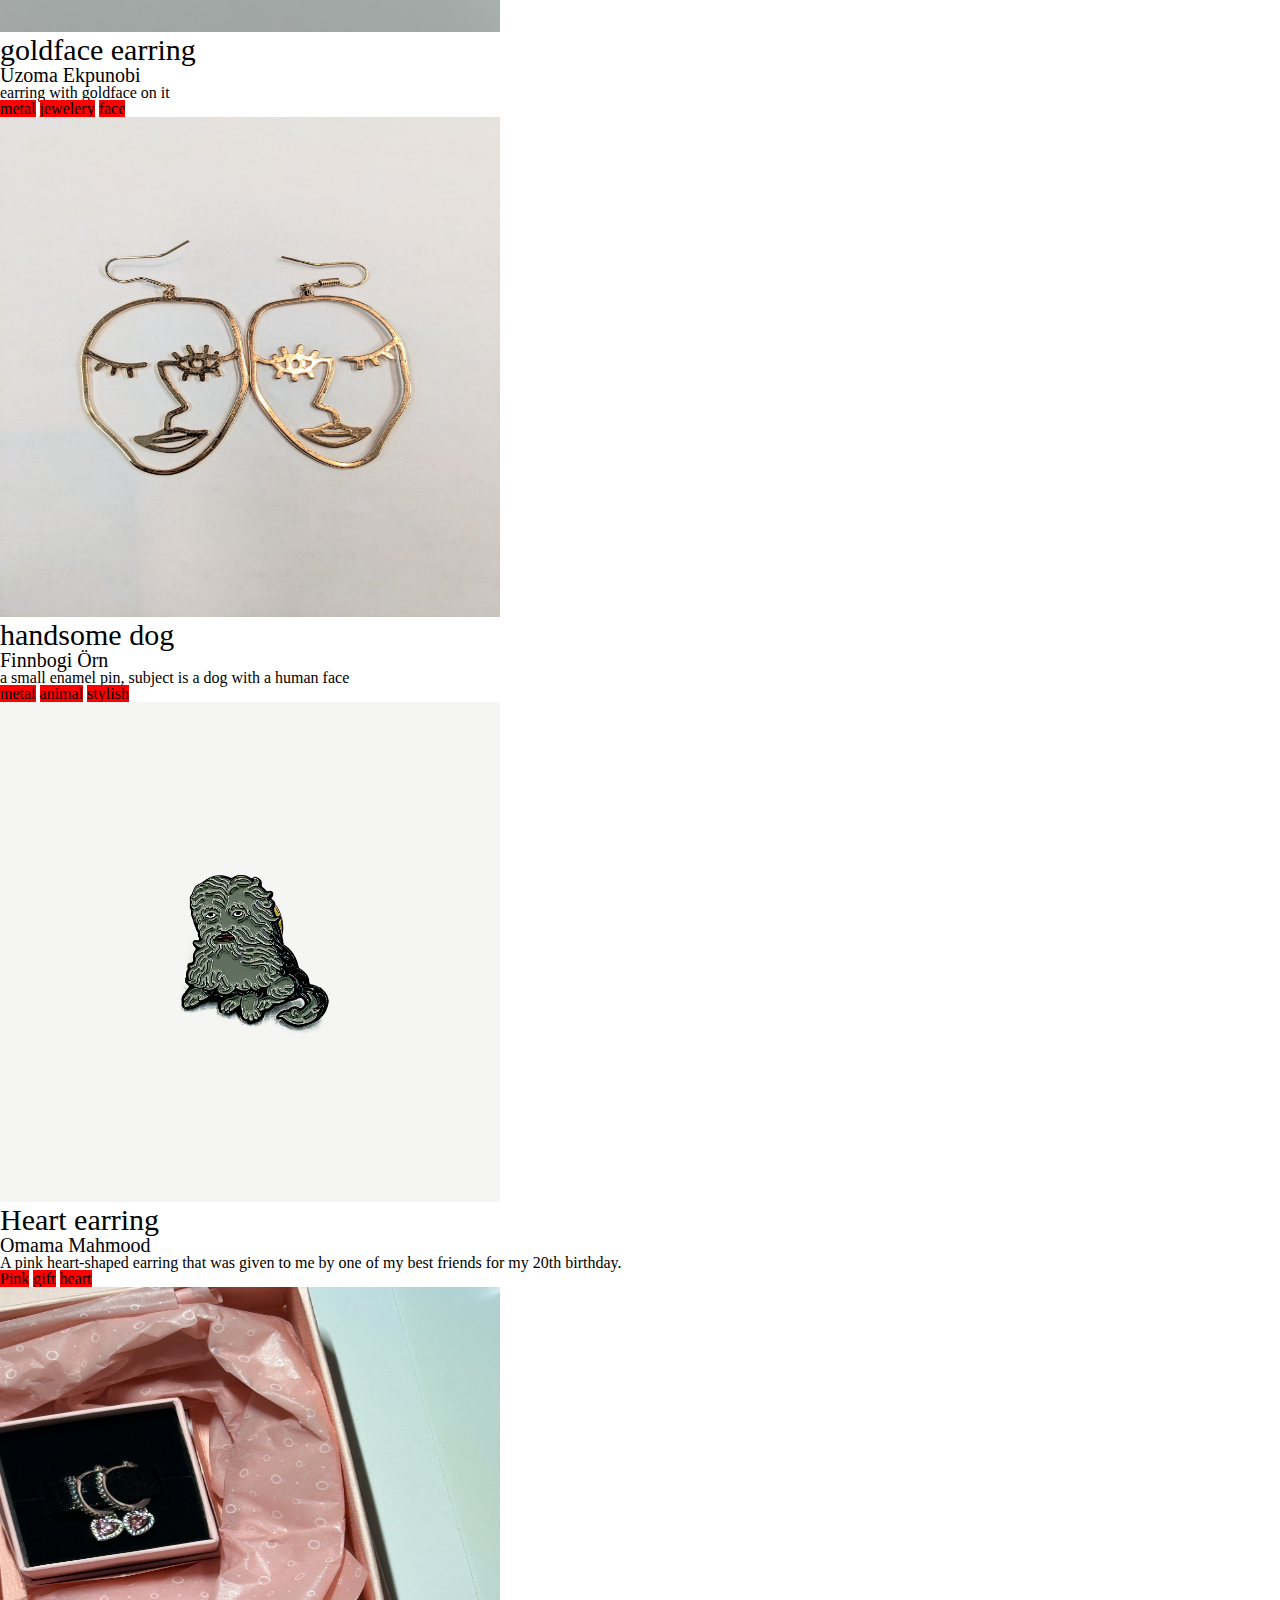
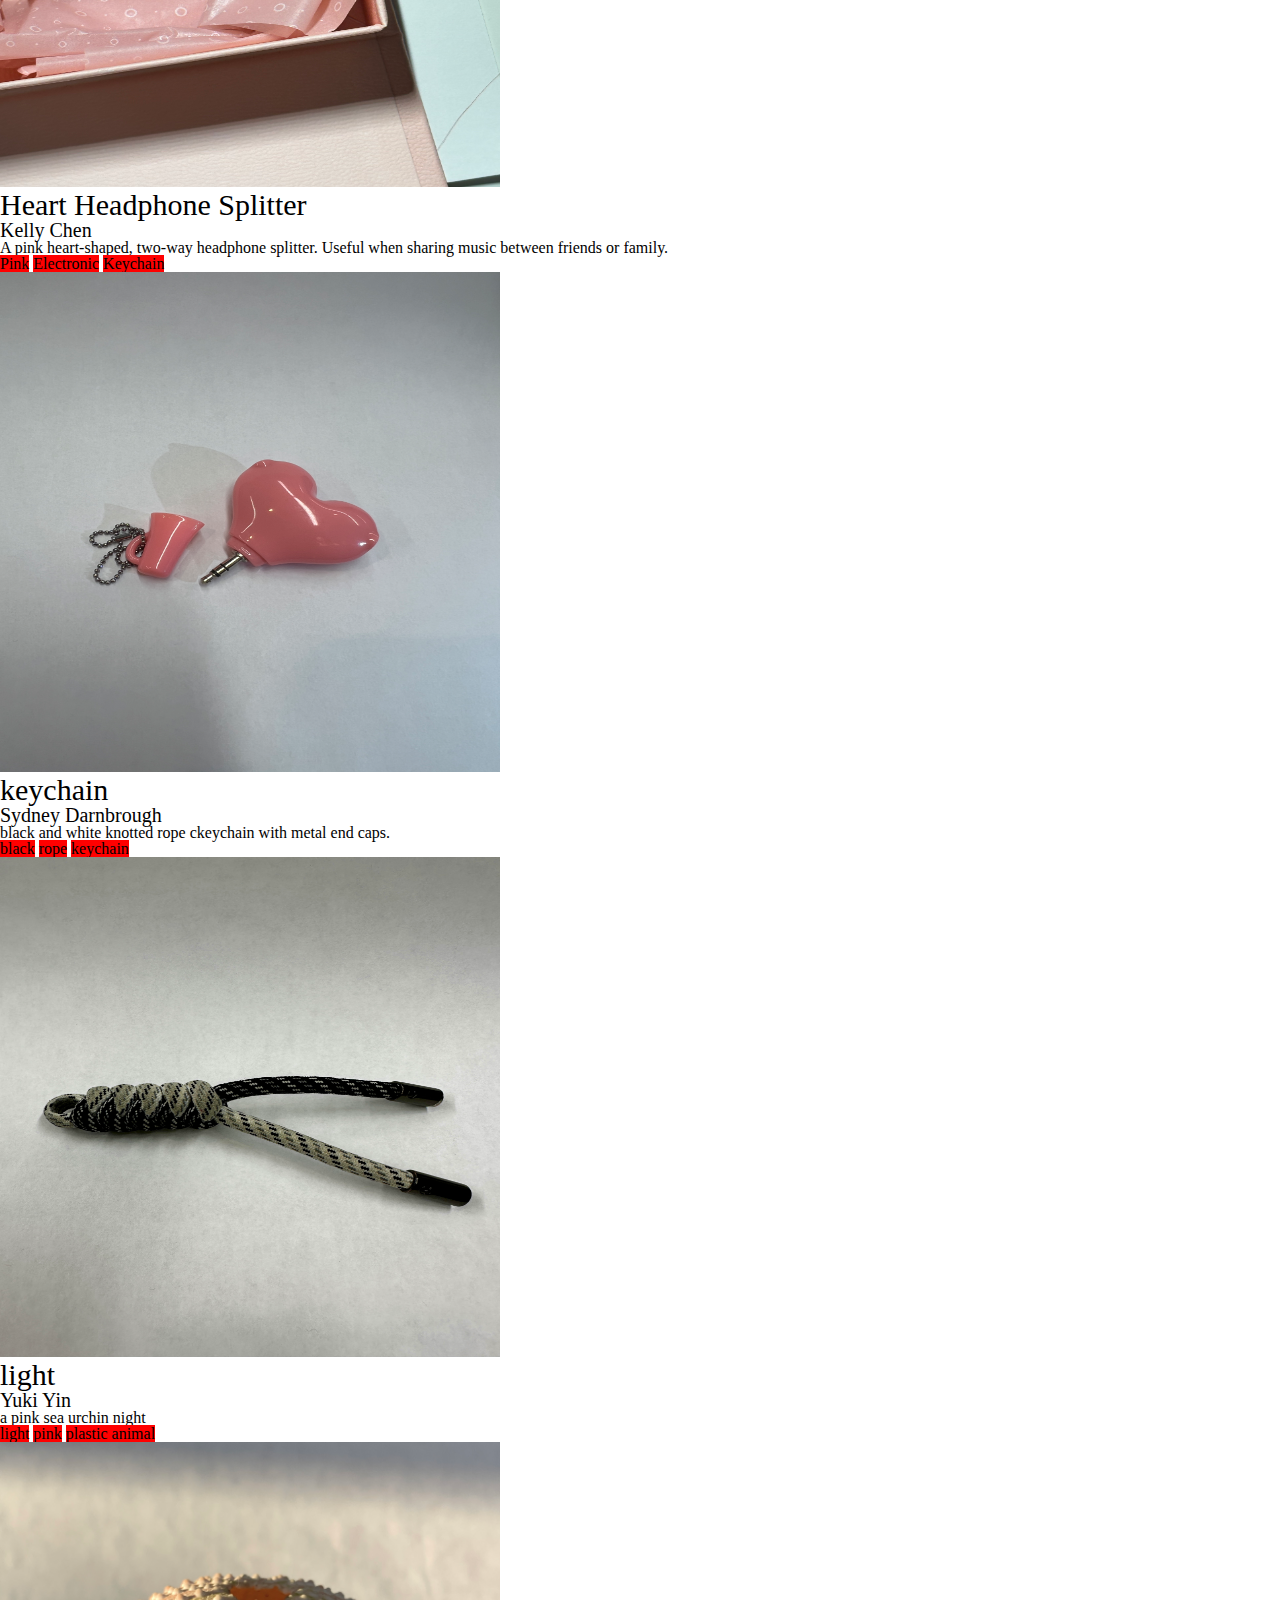
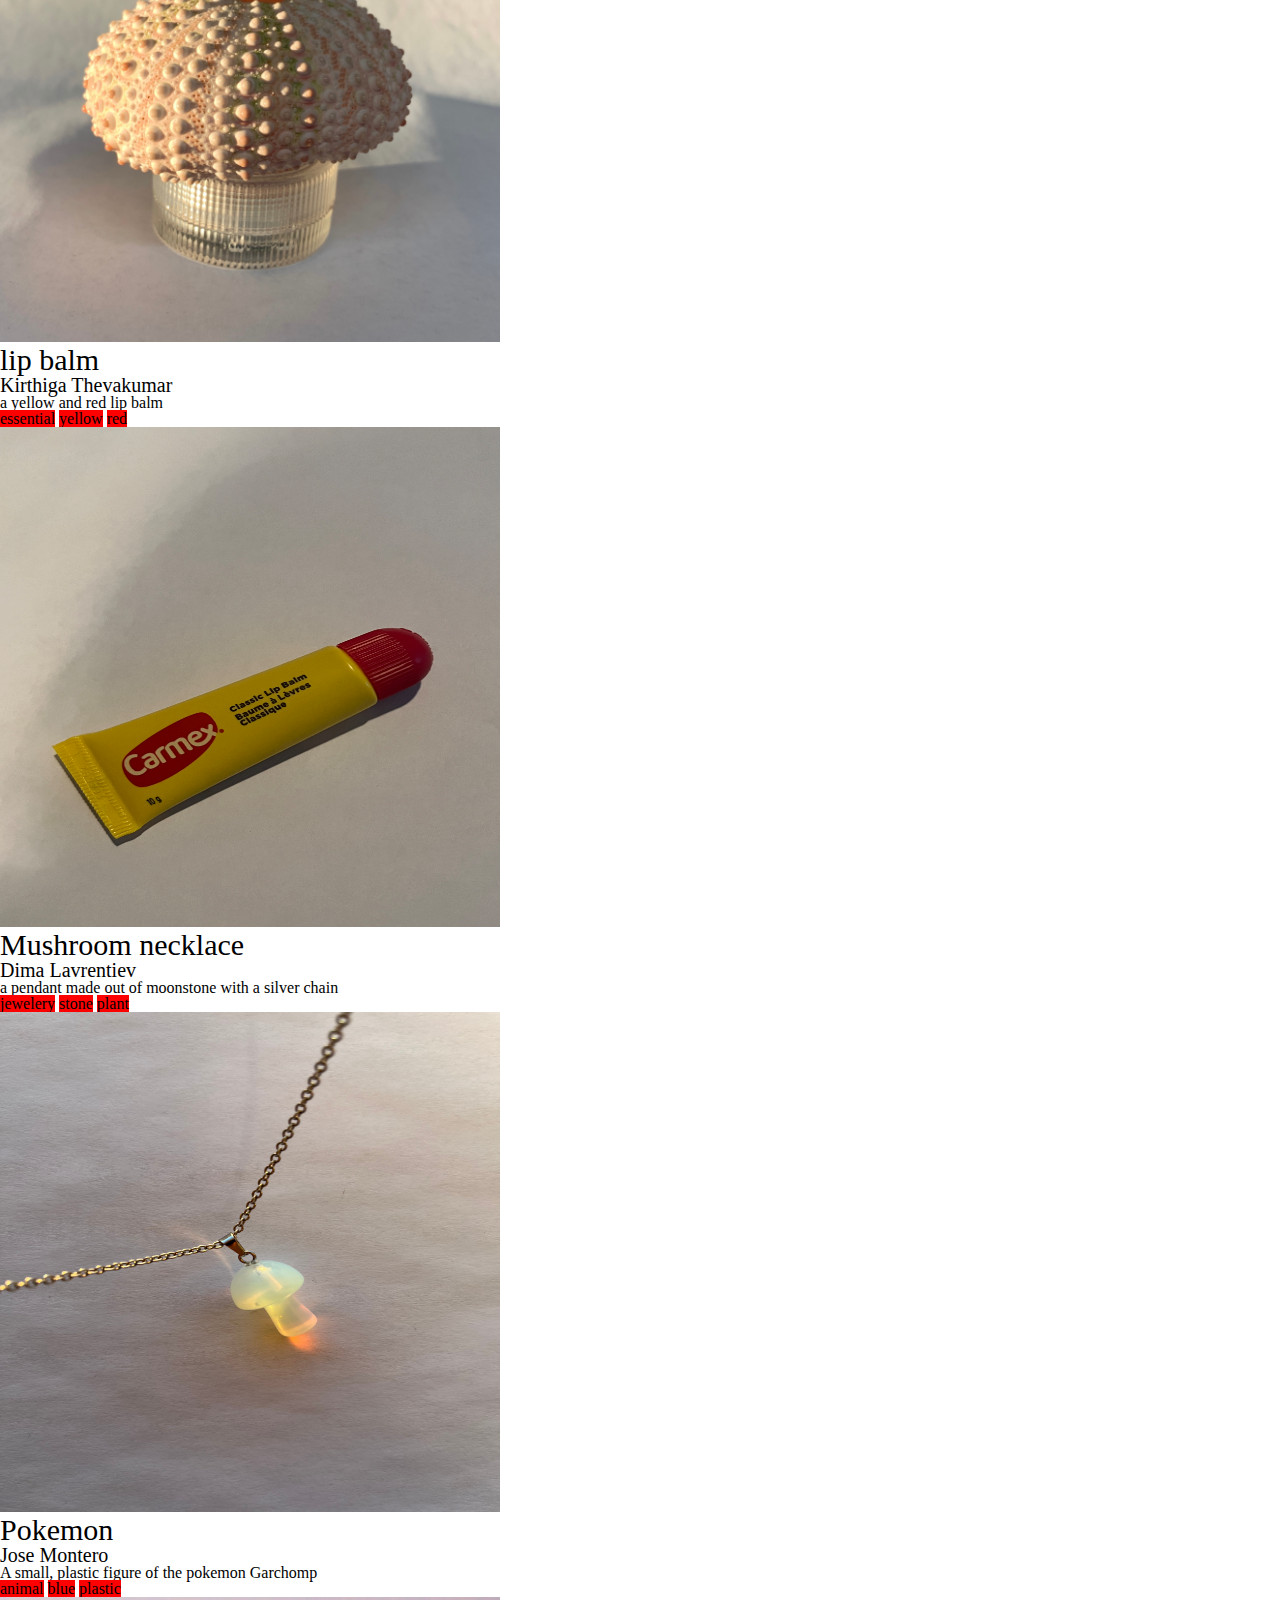
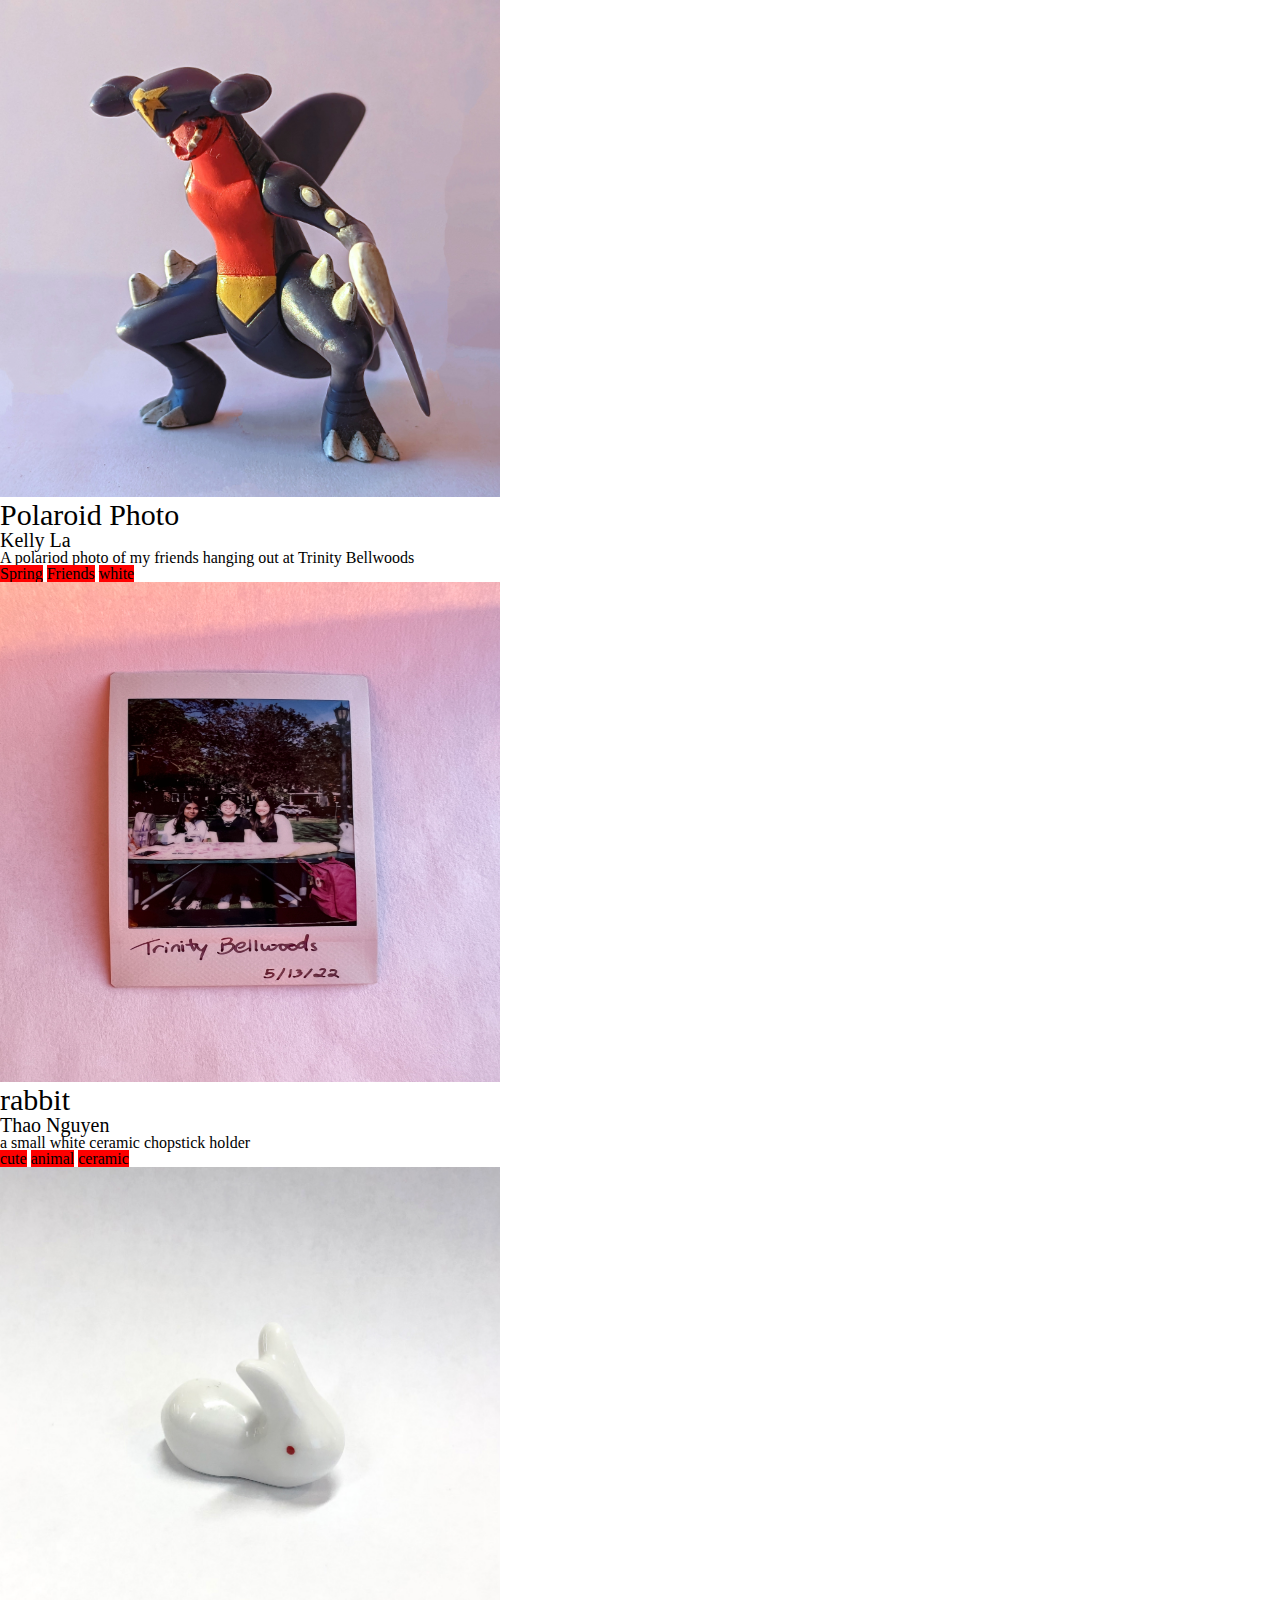
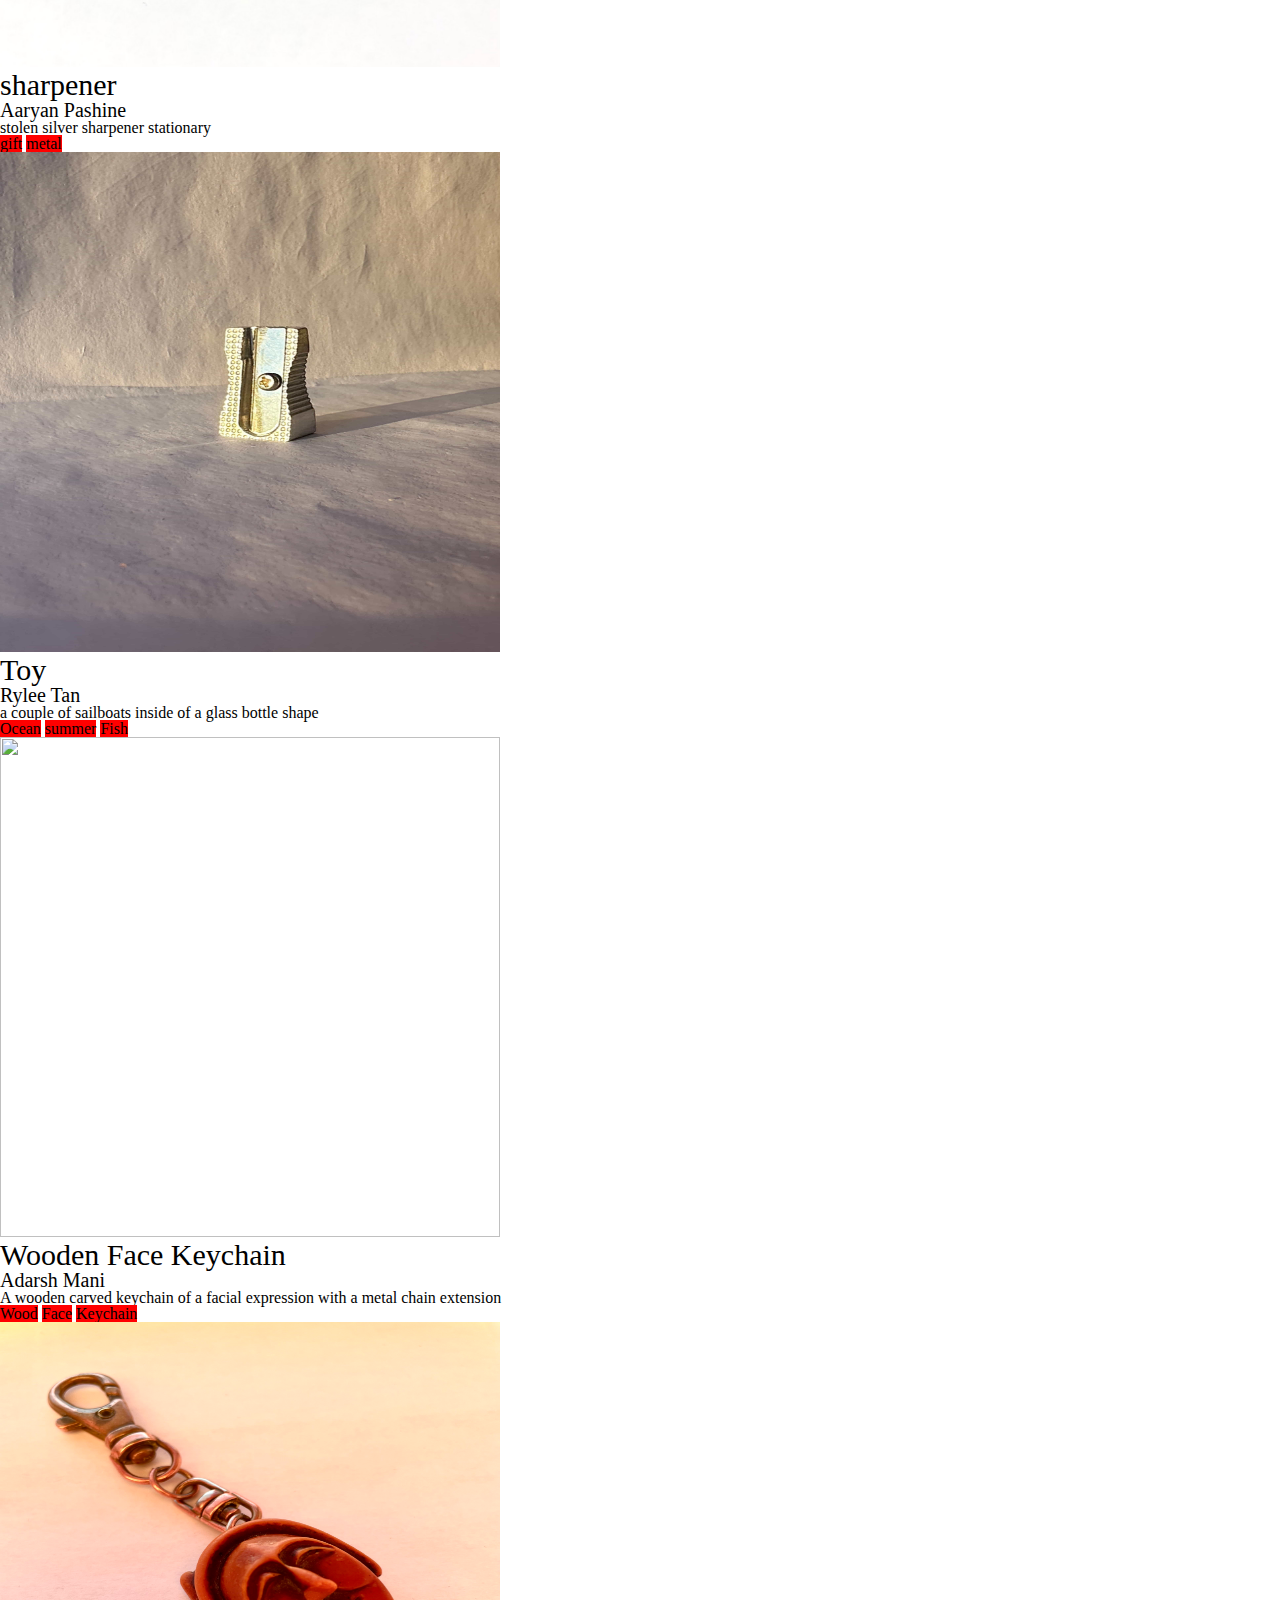
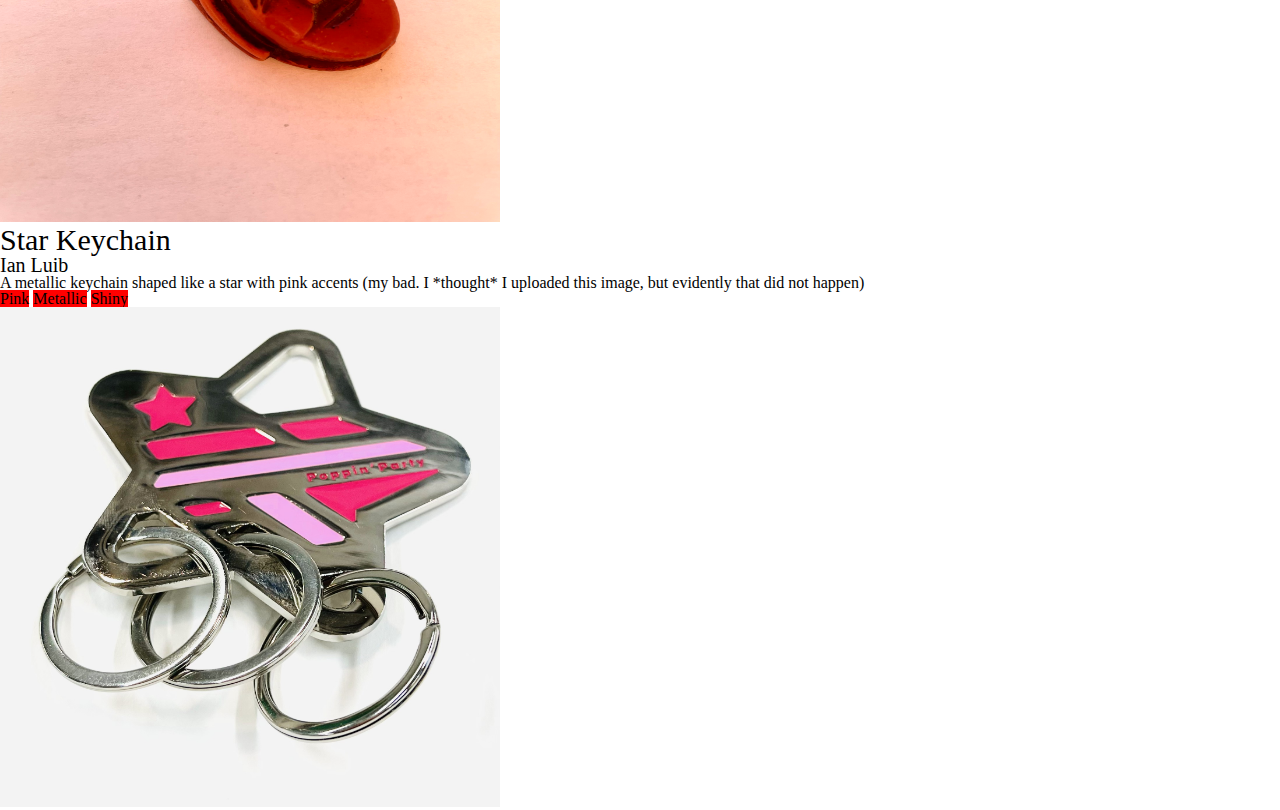
==== commit 92ac5b63: "Update index.html" ====
--- a/index.html
+++ b/index.html
@@ -1,12 +1,18 @@
 <!DOCTYPE html>
 <html lang="en">
     <head>
+    <link rel="preconnect" href="https://fonts.googleapis.com">
+    <link rel="preconnect" href="https://fonts.gstatic.com" crossorigin>
+    <link href="https://fonts.googleapis.com/css2?family=Itim&family=Poppins:ital,wght@0,100;0,200;0,300;0,400;0,500;1,100;1,200;1,300;1,400&display=swap" rel="stylesheet">
     <link rel="stylesheet" href="CSS/style.css">
     <meta charset="UTF-8">
     <meta http-equiv="X-UA-Compatible" content="IE=edge">
     <meta name="viewport" content="width=device-width, initial-scale=1.0">
     <title>Document</title>
     </head>
+
+    <section id="container">
+
     <body>
         <!--I was so close to turning the spreadsheet into a .csv, reading the values to an array, and automatically doing this with a for loop
         then I remembered about loading in the respective images and the css formatting/classes and immediately stopped myself-->
@@ -318,7 +324,7 @@
 
         <div class="item">
             <div class="item-information">
-            <h3>Star Keychain test</h3>
+            <h3>Star Keychain</h3>
             <h4>Ian Luib</h4>
             <p>A metallic keychain shaped like a star with pink accents (my bad. I *thought* I uploaded this image, but evidently that did not happen)</p>
             <span class="tag">Pink</span>
@@ -329,4 +335,5 @@
         </div>
 
     </body>
+</section>
 </html>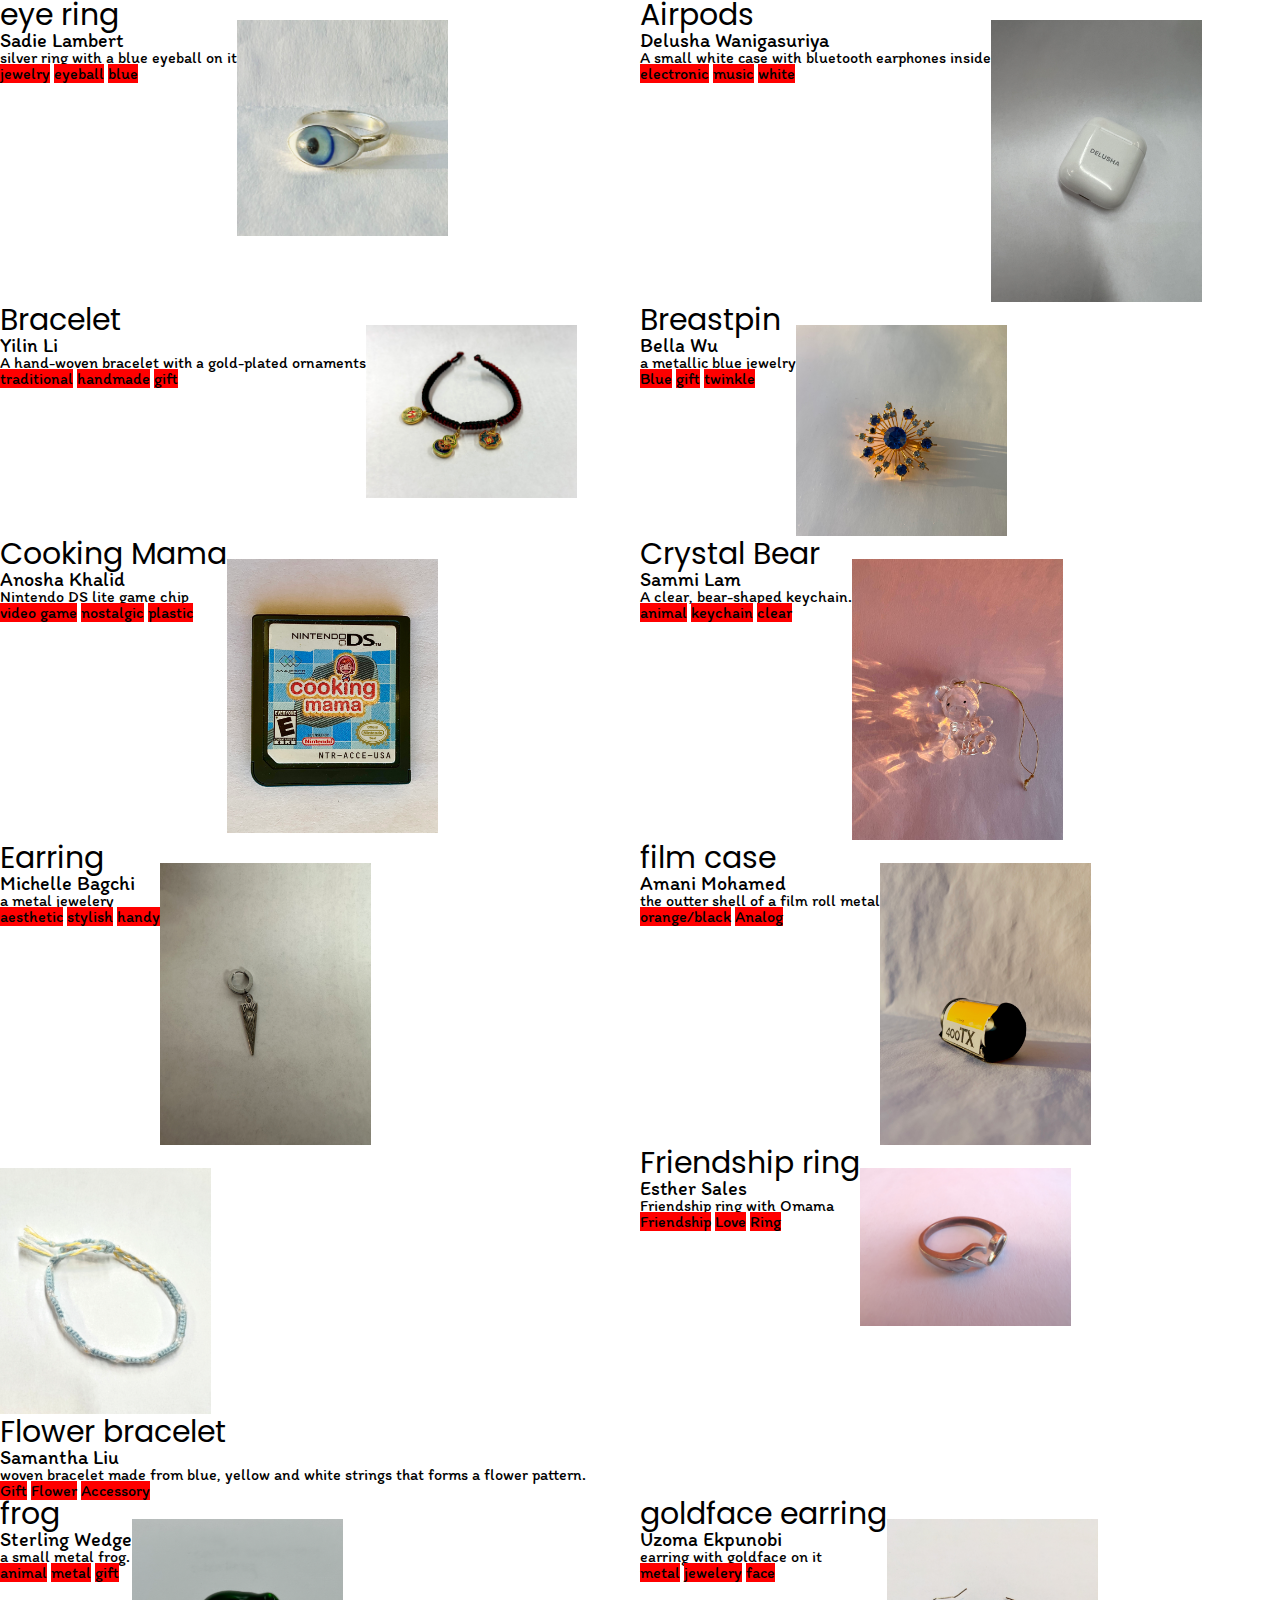
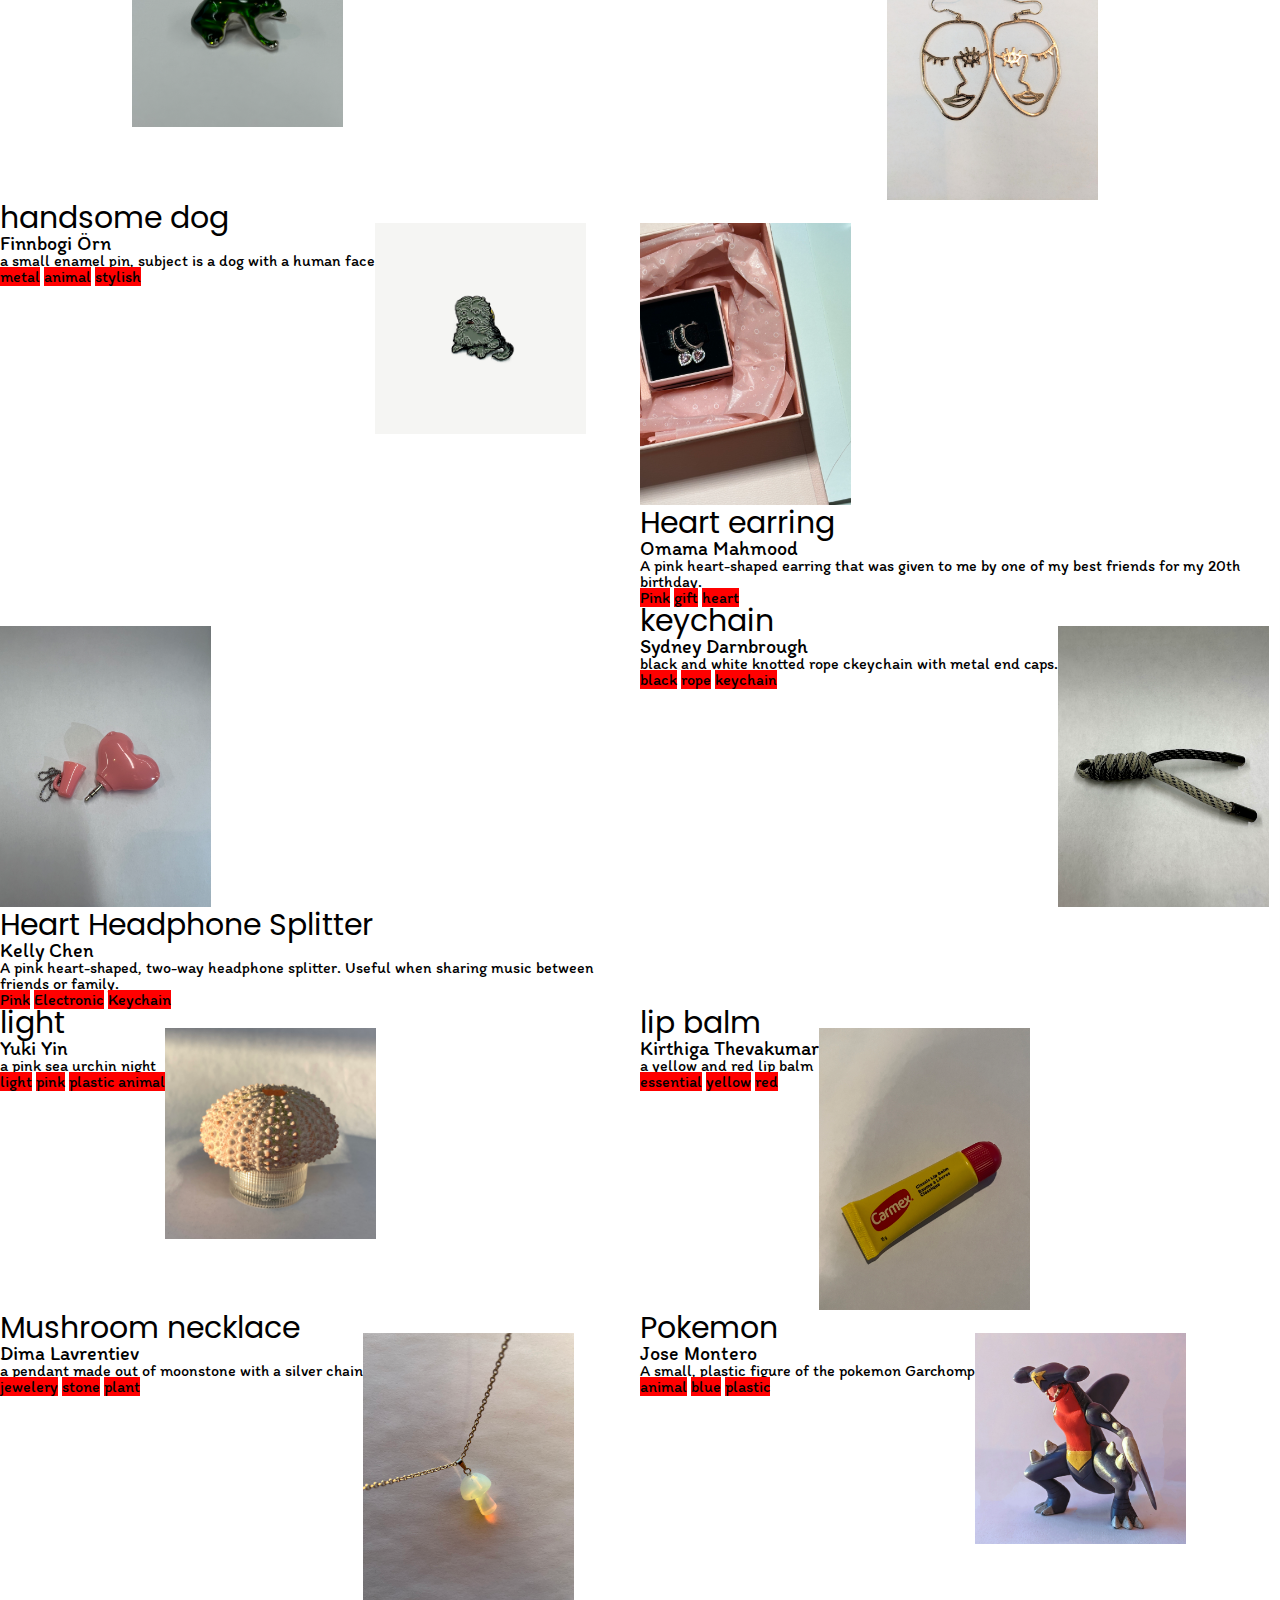
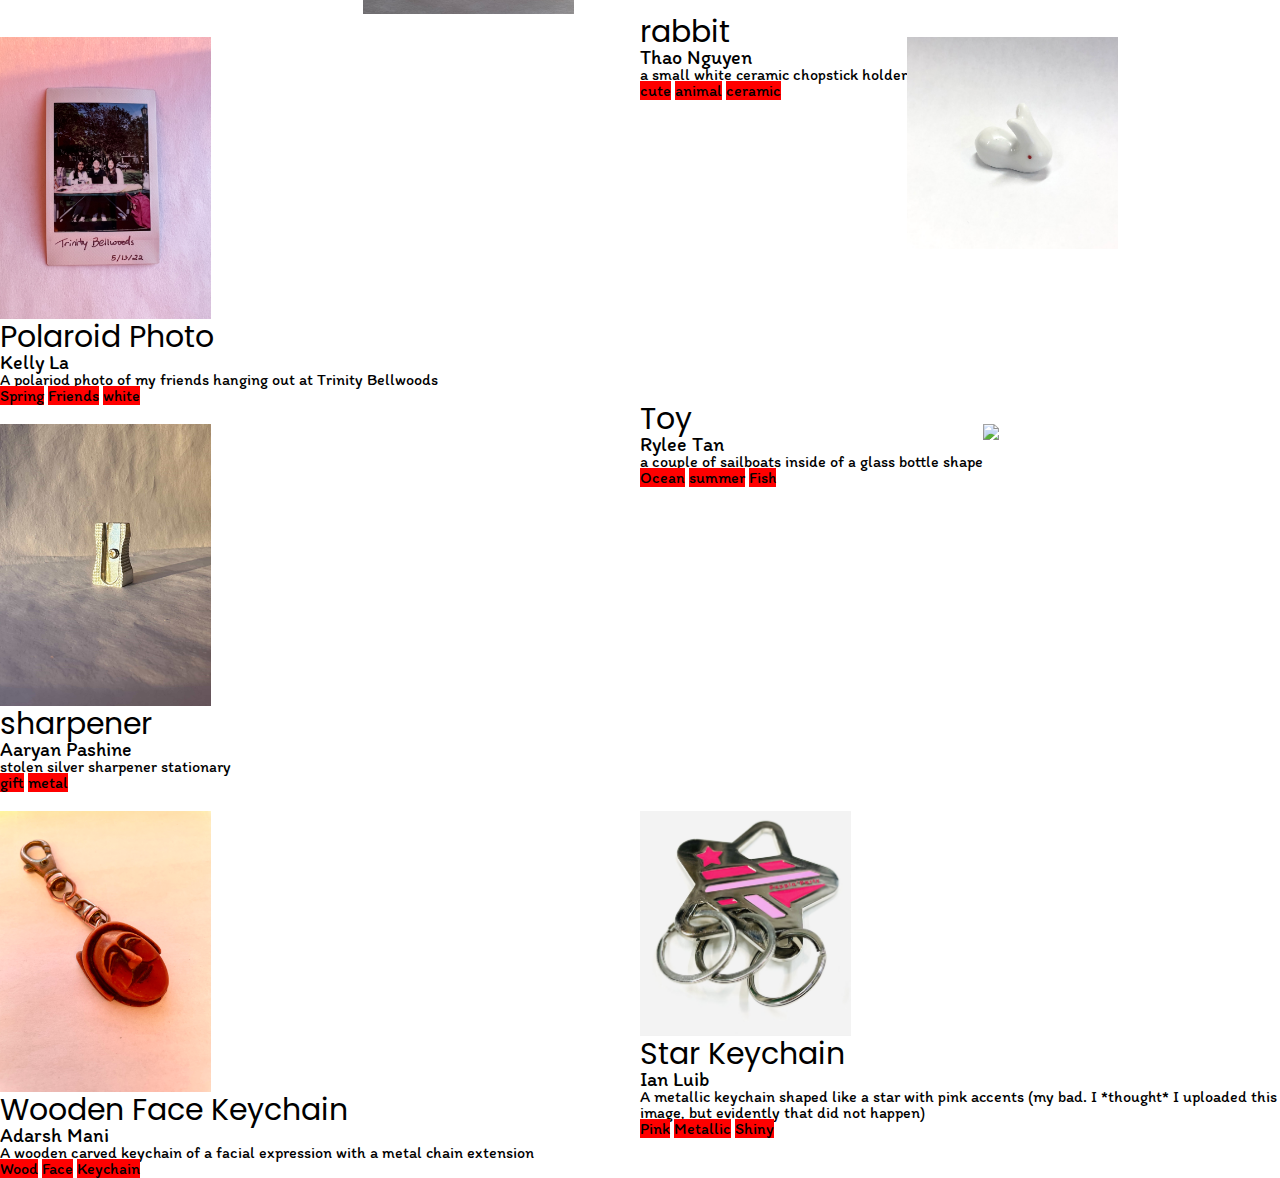
==== commit 8dbda755: "update for backup purposes" ====
--- a/index.html
+++ b/index.html
@@ -17,6 +17,7 @@
         <!--I was so close to turning the spreadsheet into a .csv, reading the values to an array, and automatically doing this with a for loop
         then I remembered about loading in the respective images and the css formatting/classes and immediately stopped myself-->
         <div class="item">
+            <img class="trinket-image" src="images/eyeball-ring.jpg">
             <div class="item-information">
             <h3>eye ring</h3>
             <h4>Sadie Lambert</h4>
@@ -25,10 +26,10 @@
             <span class="tag">eyeball</span>
             <span class="tag">blue</span>
             </div>
-            <img class="trinket-image" src="images/eyeball-ring.jpg">
-        </div>
-
-        <div class="item">
+        </div>
+
+        <div class="item">
+            <img class="trinket-image" src="images/Airpods.JPG">
             <div class="item-information">
             <h3>Airpods</h3>
             <h4>Delusha Wanigasuriya</h4>
@@ -37,10 +38,10 @@
             <span class="tag">music</span>
             <span class="tag">white</span>
             </div>
-            <img class="trinket-image" src="images/Airpods.JPG">
-        </div>
-
-        <div class="item">
+        </div>
+
+        <div class="item">
+            <img class="trinket-image" src="images/bracelet.jpg">
             <div class="item-information">
             <h3>Bracelet</h3>
             <h4>Yilin Li</h4>
@@ -49,10 +50,10 @@
             <span class="tag">handmade</span>
             <span class="tag">gift</span>
             </div>
-            <img class="trinket-image" src="images/bracelet.jpg">
-        </div>
-
-        <div class="item">
+        </div>
+
+        <div class="item">
+            <img class="trinket-image" src="images/Breastpin.jpg">
             <div class="item-information">
             <h3>Breastpin</h3>
             <h4>Bella Wu</h4>
@@ -61,10 +62,10 @@
             <span class="tag">gift</span>
             <span class="tag">twinkle</span>
             </div>
-            <img class="trinket-image" src="images/Breastpin.jpg">
-        </div>
-
-        <div class="item">
+        </div>
+
+        <div class="item">
+            <img class="trinket-image" src="images/cookingmama.jpg">
             <div class="item-information">
             <h3>Cooking Mama </h3>
             <h4>Anosha Khalid</h4>
@@ -73,10 +74,10 @@
             <span class="tag">nostalgic</span>
             <span class="tag">plastic</span>
             </div>
-            <img class="trinket-image" src="images/cookingmama.jpg">
-        </div>
-
-        <div class="item">
+        </div>
+
+        <div class="item">
+            <img class="trinket-image" src="images/IMG_4300.jpg">
             <div class="item-information">
             <h3>Crystal Bear</h3>
             <h4>Sammi Lam</h4>
@@ -85,10 +86,10 @@
             <span class="tag">keychain</span>
             <span class="tag">clear</span>
             </div>
-            <img class="trinket-image" src="images/IMG_4300.jpg">
-        </div>
-
-        <div class="item">
+        </div>
+
+        <div class="item">
+            <img class="trinket-image" src="images/Earring.jpeg">
             <div class="item-information">
             <h3>Earring</h3>
             <h4>Michelle Bagchi</h4>
@@ -97,10 +98,10 @@
             <span class="tag">stylish</span>
             <span class="tag">handy</span>
             </div>
-            <img class="trinket-image" src="images/Earring.jpeg">
-        </div>
-
-        <div class="item">
+        </div>
+
+        <div class="item">
+            <img class="trinket-image" src="images/filmroll.jpg">
             <div class="item-information">
             <h3>film case</h3>
             <h4>Amani Mohamed</h4>
@@ -109,10 +110,10 @@
             <span class="tag">Analog</span>
             <span class="tag"></span>
             </div>
-            <img class="trinket-image" src="images/filmroll.jpg">
-        </div>
-
-        <div class="item">
+        </div>
+
+        <div class="item">
+            <img class="trinket-image" src="images/flower.JPG">
             <div class="item-information">
             <h3>Flower bracelet</h3>
             <h4>Samantha Liu</h4>
@@ -121,24 +122,22 @@
             <span class="tag">Flower</span>
             <span class="tag">Accessory</span>
             </div>
-            <img class="trinket-image" src="images/flower.JPG">
-  
-        </div>
-
-        <div class="item">
-            <div class="item-information">
-          <h3>Friendship ring</h3>
+        </div>
+
+        <div class="item">
+            <img class="trinket-image" src="images/friendship-ring.jpg">
+            <div class="item-information">
+            <h3>Friendship ring</h3>
             <h4>Esther Sales</h4>
             <p>Friendship ring with Omama</p>
             <span class="tag">Friendship</span>
             <span class="tag">Love</span>
             <span class="tag">Ring</span>
             </div>
-            <img class="trinket-image" src="images/friendship-ring.jpg">
-  
-        </div>
-
-        <div class="item">
+        </div>
+
+        <div class="item">
+            <img class="trinket-image" src="images/frog.jpg">
             <div class="item-information">
             <h3>frog</h3>
             <h4>Sterling Wedge</h4>
@@ -147,10 +146,10 @@
             <span class="tag">metal</span>
             <span class="tag">gift</span>
             </div>
-            <img class="trinket-image" src="images/frog.jpg">
-        </div>
-
-        <div class="item">
+        </div>
+
+        <div class="item">
+            <img class="trinket-image" src="images/goldface_earrings.jpg">
             <div class="item-information">
             <h3>goldface earring</h3>
             <h4>Uzoma Ekpunobi</h4>
@@ -159,11 +158,10 @@
             <span class="tag">jewelery</span>
             <span class="tag">face</span>
             </div>
-            <img class="trinket-image" src="images/goldface_earrings.jpg">
-   
-        </div>
-
-        <div class="item">
+        </div>
+
+        <div class="item">
+            <img class="trinket-image" src="images/handsome-dog.jpg">
             <div class="item-information">
             <h3>handsome dog</h3>
             <h4>Finnbogi Örn</h4>
@@ -172,10 +170,10 @@
             <span class="tag">animal</span>
             <span class="tag">stylish</span>
             </div>
-            <img class="trinket-image" src="images/handsome-dog.jpg">
-        </div>
-
-        <div class="item">
+        </div>
+
+        <div class="item">
+            <img class="trinket-image" src="images/heart earrings.jpg">
             <div class="item-information">
             <h3>Heart earring</h3>
             <h4>Omama Mahmood</h4>
@@ -184,11 +182,10 @@
             <span class="tag">gift</span>
             <span class="tag">heart</span>
             </div>
-            <img class="trinket-image" src="images/heart earrings.jpg">
-
-        </div>
-
-        <div class="item">
+        </div>
+
+        <div class="item">
+            <img class="trinket-image" src="images/heart-connector.JPG">
             <div class="item-information">
             <h3>Heart Headphone Splitter</h3>
             <h4>Kelly Chen</h4>
@@ -196,12 +193,11 @@
             <span class="tag">Pink</span>
             <span class="tag">Electronic</span>
             <span class="tag">Keychain</span>
-            </div>
-            <img class="trinket-image" src="images/heart-connector.JPG">
-         
-        </div>
-
-        <div class="item">
+            </div>        
+        </div>
+
+        <div class="item">
+            <img class="trinket-image" src="images/keychiain.jpeg">
             <div class="item-information">
             <h3>keychain</h3>
             <h4>Sydney Darnbrough</h4>
@@ -210,10 +206,11 @@
             <span class="tag">rope</span>
             <span class="tag">keychain</span>
             </div>
-            <img class="trinket-image" src="images/keychiain.jpeg">
-        </div>
-
-        <div class="item">
+        </div>
+
+        <div class="item">
+            <img class="trinket-image" src="images/light.jpg">
+        
             <div class="item-information">
             <h3>light</h3>
             <h4>Yuki Yin</h4>
@@ -222,10 +219,11 @@
             <span class="tag">pink</span>
             <span class="tag">plastic animal</span>
             </div>
-            <img class="trinket-image" src="images/light.jpg">
-        </div>
-
-        <div class="item">
+        </div>
+
+        <div class="item">
+            <img class="trinket-image" src="images/lipbalm.JPG">
+        
             <div class="item-information">
             <h3>lip balm</h3>
             <h4>Kirthiga Thevakumar</h4>
@@ -234,10 +232,10 @@
             <span class="tag">yellow</span>
             <span class="tag">red</span>
             </div>
-            <img class="trinket-image" src="images/lipbalm.JPG">
-        </div>
-
-        <div class="item">
+        </div>
+
+        <div class="item">
+            <img class="trinket-image" src="images/Mushroom_necklace.jpg">
             <div class="item-information">
             <h3>Mushroom necklace</h3>
             <h4>Dima Lavrentiev</h4>
@@ -246,11 +244,10 @@
             <span class="tag">stone</span>
             <span class="tag">plant</span>
             </div>
-            <img class="trinket-image" src="images/Mushroom_necklace.jpg">
-    
-        </div>
-
-        <div class="item">
+        </div>
+
+        <div class="item">
+            <img class="trinket-image" src="images/pokemon.jpg">
             <div class="item-information">
             <h3>Pokemon</h3>
             <h4>Jose Montero</h4>
@@ -259,22 +256,22 @@
             <span class="tag">blue</span>
             <span class="tag">plastic</span>
             </div>
-            <img class="trinket-image" src="images/pokemon.jpg">
-        </div>
-
-        <div class="item">
-            <div class="item-information">
-           <h3>Polaroid Photo</h3>
+        </div>
+
+        <div class="item">
+            <img class="trinket-image" src="images/kellylporloaid.JPG">
+            <div class="item-information">
+            <h3>Polaroid Photo</h3>
             <h4>Kelly La</h4>
             <p>A polariod photo of my friends hanging out at Trinity Bellwoods</p>
             <span class="tag">Spring</span>
             <span class="tag">Friends</span>
             <span class="tag">white</span>
             </div>
-            <img class="trinket-image" src="images/kellylporloaid.JPG">
-        </div>
-
-        <div class="item">
+        </div>
+
+        <div class="item">
+            <img class="trinket-image" src="images/thao.jpg">
             <div class="item-information">
             <h3>rabbit</h3>
             <h4>Thao Nguyen</h4>
@@ -283,10 +280,10 @@
             <span class="tag">animal</span>
             <span class="tag">ceramic</span>
             </div>
-            <img class="trinket-image" src="images/thao.jpg">
-        </div>
-
-        <div class="item">
+        </div>
+
+        <div class="item">
+            <img class="trinket-image" src="images/sharpener.jpeg">
             <div>
             <h3>sharpener</h3>
             <h4>Aaryan Pashine</h4>
@@ -295,10 +292,10 @@
             <span class="tag">metal</span>
             <span class="tag"></span>
             </div>
-            <img class="trinket-image" src="images/sharpener.jpeg">
-        </div>
-
-        <div class="item">
+        </div>
+
+        <div class="item">
+            <img class="trinket-image" src="images/Bottle Boat.JPG">
             <div class="item-information">
             <h3>Toy</h3>
             <h4>Rylee Tan</h4>
@@ -307,10 +304,10 @@
             <span class="tag">summer</span>
             <span class="tag">Fish</span>
             </div>
-            <img class="trinket-image" src="images/Bottle Boat.JPG">
-        </div>
-
-        <div class="item">
+        </div>
+
+        <div class="item">
+            <img class="trinket-image" src="images/woodenfacekeychain.jpg">
             <div class="item-information">
             <h3>Wooden Face Keychain</h3>
             <h4>Adarsh Mani</h4>
@@ -319,10 +316,10 @@
             <span class="tag">Face</span>
             <span class="tag">Keychain</span>
             </div>
-            <img class="trinket-image" src="images/woodenfacekeychain.jpg">
-        </div>
-
-        <div class="item">
+        </div>
+
+        <div class="item">
+            <img class="trinket-image" src="images/Star-Keychain.jpg">
             <div class="item-information">
             <h3>Star Keychain</h3>
             <h4>Ian Luib</h4>
@@ -331,8 +328,7 @@
             <span class="tag">Metallic</span>
             <span class="tag">Shiny</span>
             </div>
-            <img class="trinket-image" src="images/Star-Keychain.jpg">
-        </div>
+            </div>
 
     </body>
 </section>
--- a/CSS/style.css
+++ b/CSS/style.css
@@ -48,18 +48,37 @@
 }
 
 .trinket-image {
-    width: 500px;
-	height: 500px;
+	max-width: 33%;
+    width: auto;
+	height: auto;
+	padding-top: 20px;
 }
 
 h3 {
 	font-size: 30px;
+	font-family: 'Poppins', sans-serif;
 }
 
 h4 {
 	font-size: 20px;
+	font-family: 'Itim', cursive;
 }
 
 .tag {
 	background-color: red;
+	font-family: 'Itim', cursive;
 }
+
+p {
+	font-family: 'Itim', cursive;
+}
+
+.item-information {
+	display:block;
+	float:left;
+}
+
+#container {
+	display:grid;
+	grid-template-columns: 50% 50%;
+}